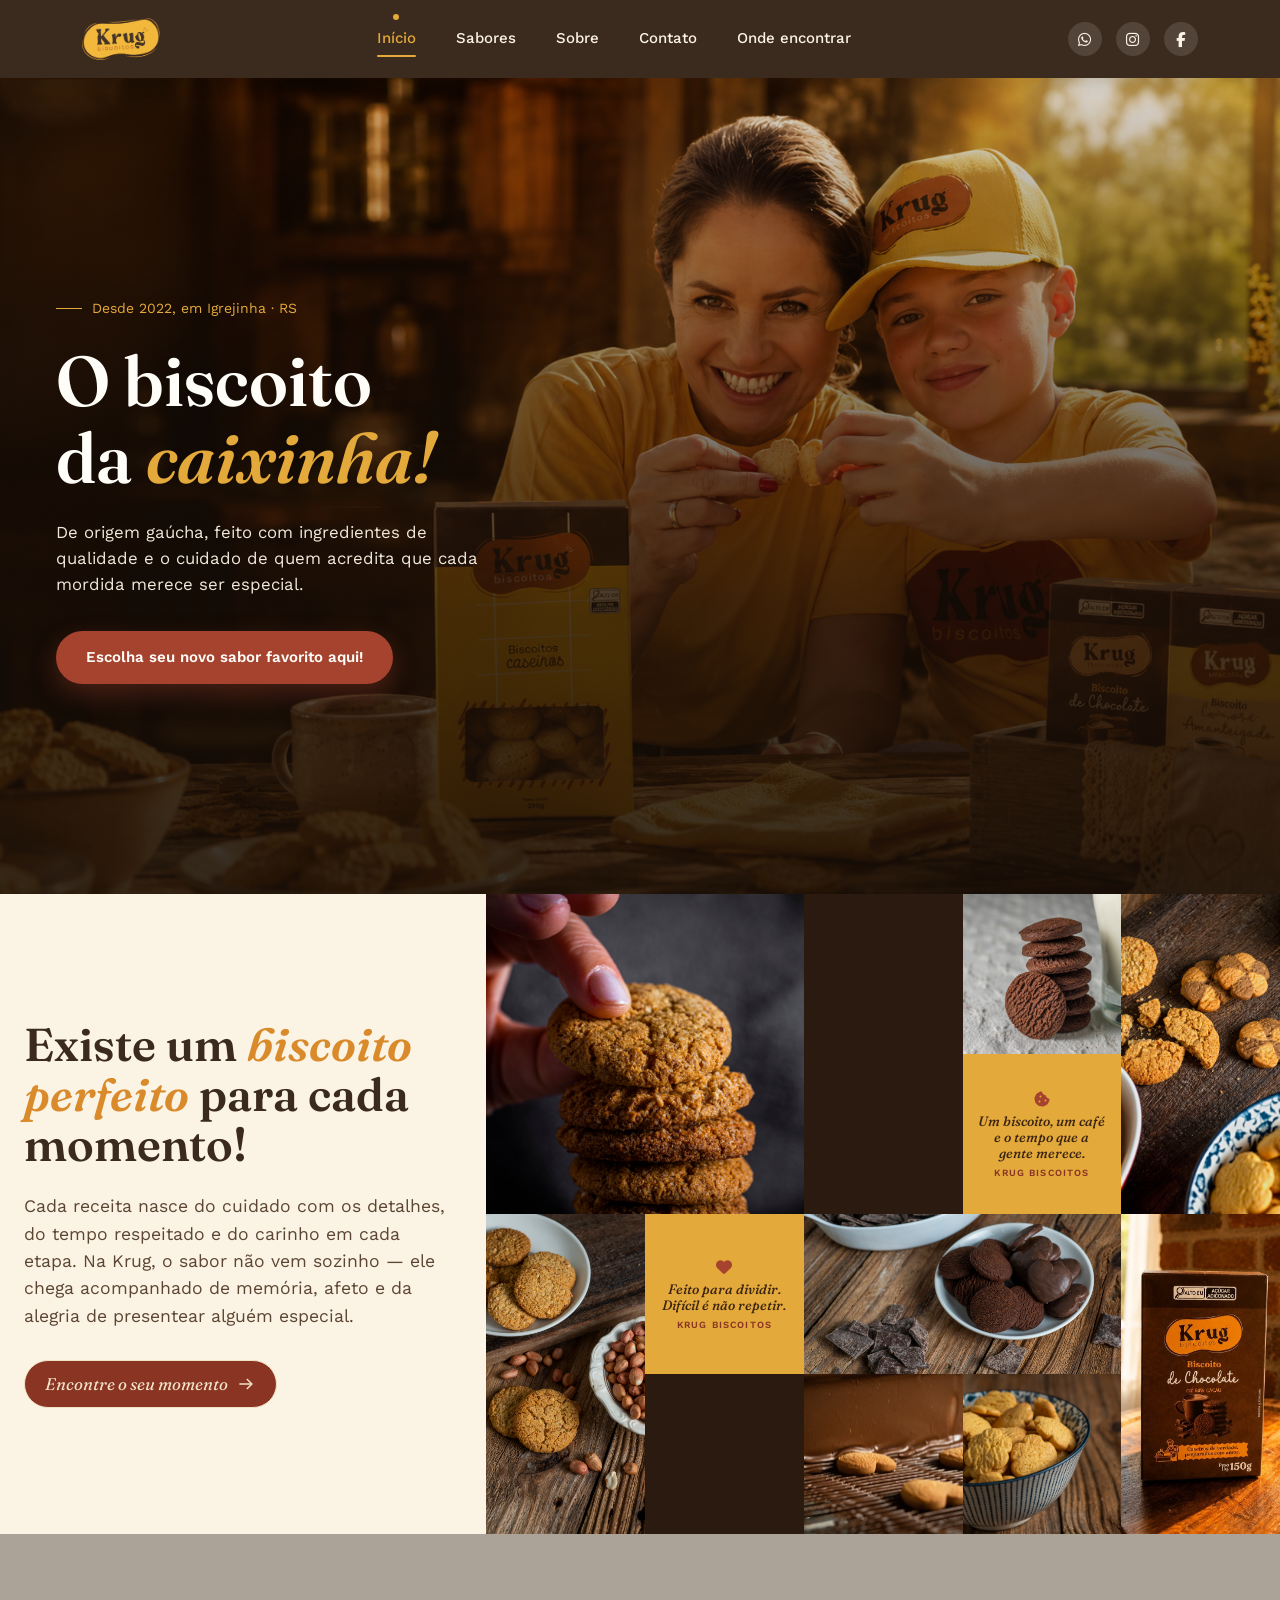
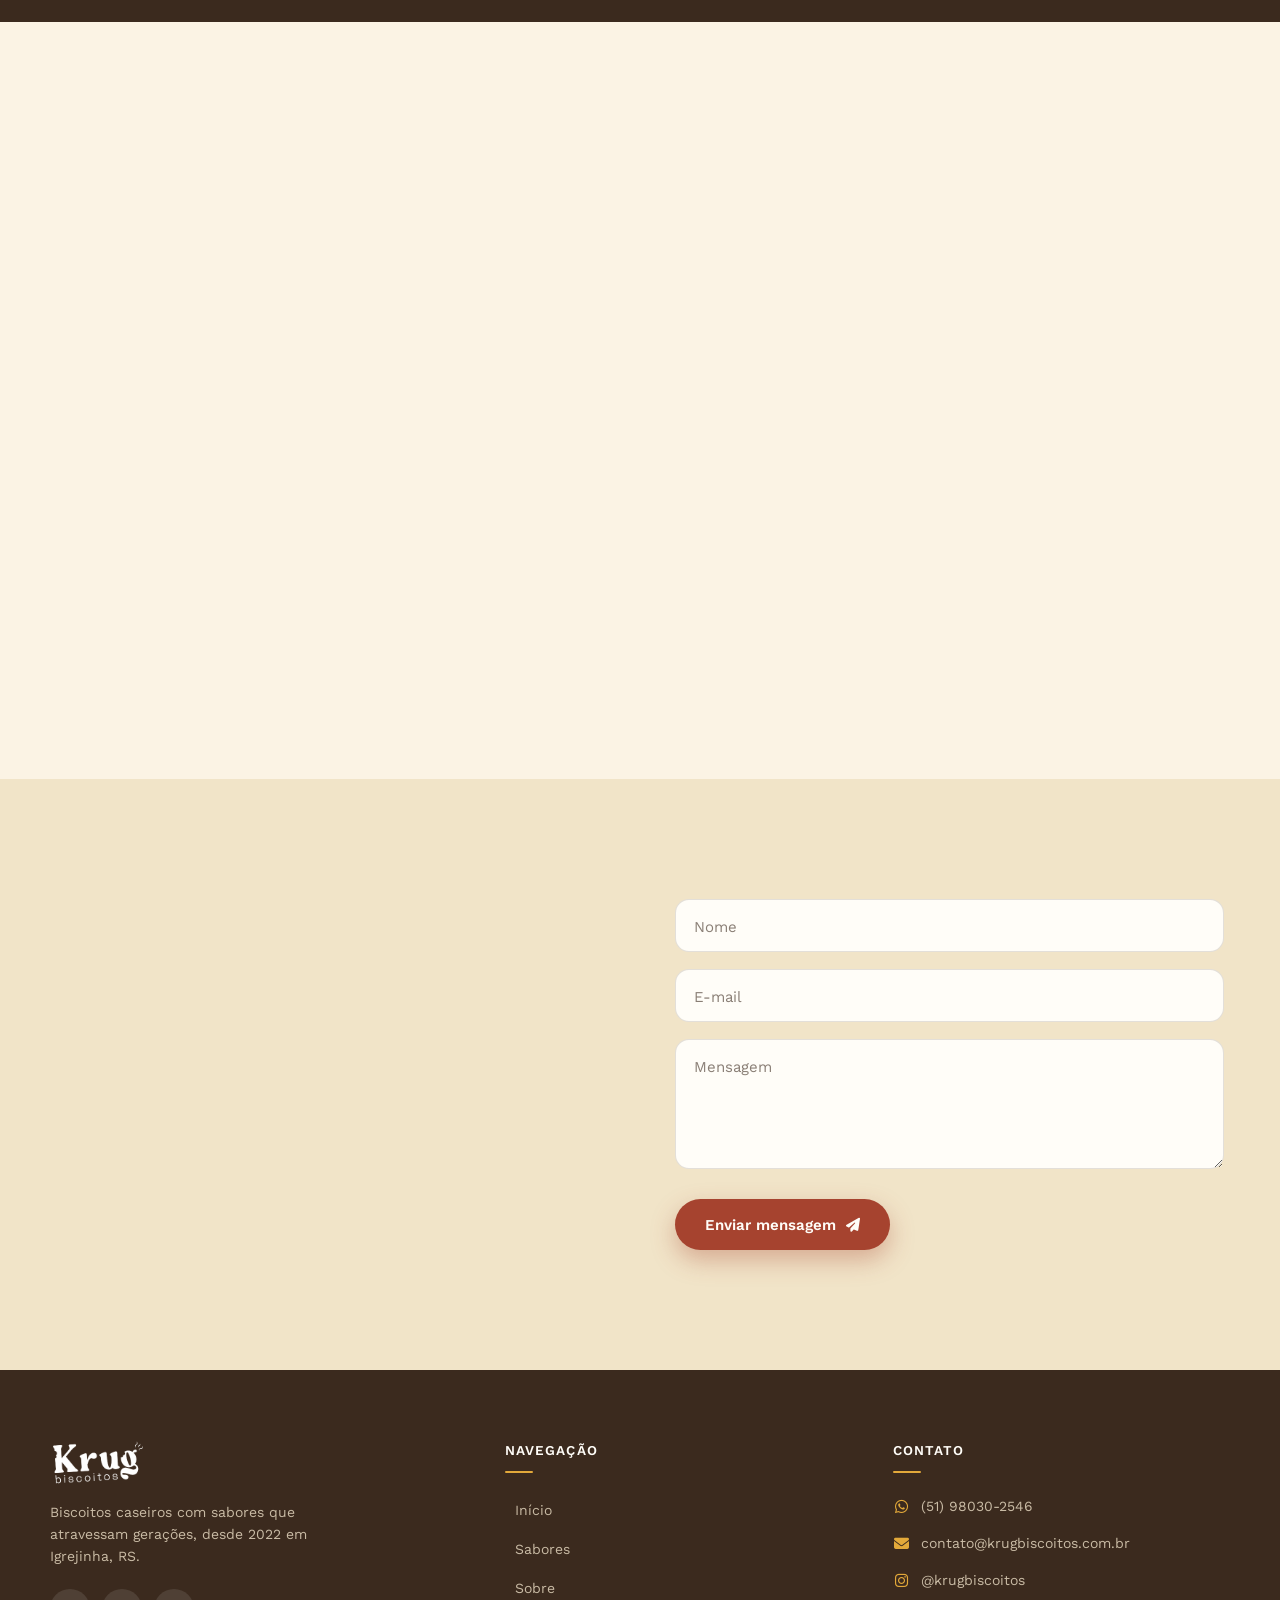
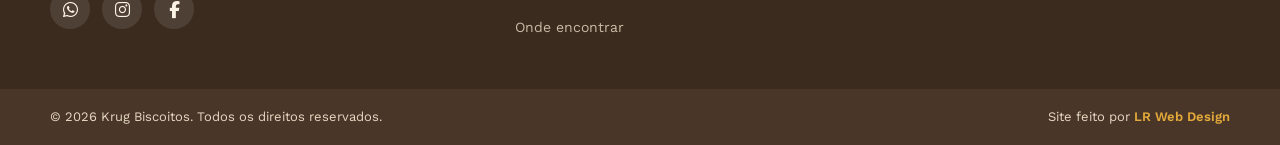
==== index.html @ 52de3b54 "novos ajustes" ====
<!DOCTYPE html>
<html lang="pt-BR">
<head>
<meta charset="UTF-8">
<meta name="viewport" content="width=device-width, initial-scale=1.0">
<title>Krug Biscoitos | Biscoitos caseiros feitos com carinho</title>
<link rel="icon" href="imagens/favicon/favicon.ico" sizes="any">
<link rel="icon" type="image/png" sizes="32x32" href="imagens/favicon_io/favicon-32x32.png">
<link rel="icon" type="image/png" sizes="16x16" href="imagens/favicon_io/favicon-16x16.png">
<link rel="apple-touch-icon" sizes="180x180" href="imagens/favicon_io/apple-touch-icon.png">
<meta name="theme-color" content="#3b2a1e">
<meta name="description" content="Biscoitos artesanais Krug, desde 2022 levando sabor e tradição para dentro das casas e corações.">
<link rel="stylesheet" href="css/style.css">
<link rel="stylesheet" href="https://cdnjs.cloudflare.com/ajax/libs/font-awesome/6.5.1/css/all.min.css">
<link rel="stylesheet" href="https://cdnjs.cloudflare.com/ajax/libs/font-awesome/6.5.1/css/all.min.css">
</head>
<body>

<header class="site-header">
  <div class="wrap">
    <a href="index.html" class="brand"><img src="assets/logo-krug.png" alt="Krug Biscoitos"></a>
    <nav class="main-nav">
      <ul>
        <li><a href="index.html">Início</a></li>
        <li><a href="sabores.html">Sabores</a></li>
        <li><a href="#sobre">Sobre</a></li>
        <li><a href="#contato">Contato</a></li>
        <li><a href="#onde-encontrar">Onde encontrar</a></li>
      </ul>
    </nav>
      <div class="social-links">
        <a href="https://wa.me/5551980302546" aria-label="WhatsApp" target="_blank" rel="noopener"> <i class="fa-brands fa-whatsapp"></i></a>
        <a href="https://www.instagram.com/krugbiscoitos/" aria-label="Instagram" target="_blank" rel="noopener"><i class="fa-brands fa-instagram"></i></a>
        <a href="SEU_LINK_FACEBOOK" aria-label="Facebook" target="_blank">
          <i class="fa-brands fa-facebook-f"></i>
        </a>
    </div>
    <button class="nav-toggle" aria-label="Abrir menu" aria-expanded="false">
      <span></span><span></span><span></span>
    </button>
  </div>
  <nav class="mobile-nav">
    <ul>
      <li><a href="index.html">Início</a></li>
      <li><a href="sabores.html">Sabores</a></li>
      <li><a href="#sobre">Sobre</a></li>
      <li><a href="#contato">Contato</a></li>
      <li><a href="#onde-encontrar">Onde encontrar</a></li>
    </ul>
  </nav>
</header>

<!-- HERO -->
<!-- HERO -->
<section class="hero">
  <div class="hero-content">
    <span class="hero-badge">Desde 2022, em Igrejinha · RS</span>
    <h1>O biscoito<br>da <em>caixinha!</em></h1>
    <p>De origem gaúcha, feito com ingredientes de qualidade e o cuidado de quem acredita que cada mordida merece ser especial.</p>
    <a href="sabores.html" class="btn btn-primary btn-hero">Escolha seu novo sabor favorito aqui!</a>
  </div>
</section>

<!-- MOMENTOS -->
<section class="momentos" id="momentos">
  <div class="momentos-text-wrap">
    <div class="momentos-text reveal">
  <h2>Existe um <span class="destaque">biscoito perfeito</span> para cada momento!</h2>
  <p>Cada receita nasce do cuidado com os detalhes, do tempo respeitado e do carinho em cada etapa. Na Krug, o sabor não vem sozinho — ele chega acompanhado de memória, afeto e da alegria de presentear alguém especial.</p>
  <a href="#momentos-galeria" class="scroll-hint">
    Encontre o seu momento
    <svg viewBox="0 0 24 24" fill="none" stroke="currentColor" stroke-width="1.8"><path d="M12 4v15"/><path d="m6 13 6 6 6-6"/></svg>
  </a>
</div>
  </div>
  
    <div class="momentos-gallery reveal" id="momentos-galeria">
      <div class="ph-photo g1">
        <img src="imagens/imagens/biscoito-2.jpeg" alt="Vídeo: a receita">
        <div class="overlay"><span>Um toque especial</span></div>
      </div>

      <div class="ph-photo g2">
            <video
            src="imagens/videos/video3.mp4"
            autoplay muted loop playsinline
            disablepictureinpicture
            controlslist="nodownload noremoteplayback">
            </video>
      </div>

      <div class="ph-photo g3">
        <img src="imagens/imagens/galeria-3.jpeg" alt="Vídeo: a receita">
        <div class="overlay"><span>Vídeo: a receita</span></div>
      </div>

      <div class="ph-photo g4">
        <img src="imagens/imagens/galeria-5.webp" alt="Vídeo: a receita">
        <div class="overlay"><span>Vídeo: a receita</span></div>
      </div>

      <div class="ph-photo g5 frase-card">
      <i class="fa-solid fa-cookie-bite"></i>
      <p>Um biscoito, um café e o tempo que a gente merece.</p>
      <span>Krug Biscoitos</span>
     </div>

      <div class="ph-photo g6">
        <img src="imagens/imagens/galeria-6.jpeg" alt="Vídeo: a receita">
        <div class="overlay"><span>Vídeo: a receita</span></div>
      </div>

      <div class="ph-photo g7 frase-card">
      <i class="fa-solid fa-heart"></i>
      <p>Feito para dividir. Difícil é não repetir.</p>
      <span>Krug Biscoitos</span>
      </div>

      <div class="ph-photo g8">
        <img src="imagens/imagens/biscoito-4.jpeg" alt="Vídeo: a receita">
        <div class="overlay"><span>Vídeo: a receita</span></div>
      </div>

      <div class="ph-photo g9">
        <img src="imagens/imagens/biscoito-14.PNG" alt="Vídeo: a receita">
        <div class="overlay"><span>Vídeo: a receita</span></div>
      </div>

      <div class="ph-photo g10">
            <video
            src="imagens/videos/video4.mp4"
            autoplay muted loop playsinline
            disablepictureinpicture
            controlslist="nodownload noremoteplayback">
            </video>
      </div>

      <div class="ph-photo g11">
        <img src="imagens/imagens/galeria-11.webp" alt="Vídeo: a receita">
        <div class="overlay"><span>Vídeo: a receita</span></div>
      </div>

      <div class="ph-photo g12">
        <img src="imagens/imagens/biscoito-10.jpeg" alt="Vídeo: a receita">
        <div class="overlay"><span>Vídeo: a receita</span></div>
      </div>

    </div>
  </div>
</section>

<!-- PARALLAX QUOTE -->
<section class="quote-parallax" aria-label="Conheça nossas linhas de biscoitos">
  <div class="linhas-botoes reveal">

    <a href="sabores.html#doces" class="linha-btn linha-doces">
      <span class="linha-icone"><i class="fa-solid fa-cookie-bite"></i></span>
      <span class="linha-texto">
        <small>Conheça a linha de</small>
        <strong>Doces</strong>
      </span>
      <i class="fa-solid fa-arrow-right linha-seta"></i>
    </a>

    <a href="sabores.html#palitos" class="linha-btn linha-palitos">
      <span class="linha-icone"><i class="fa-solid fa-wheat-awn"></i></span>
      <span class="linha-texto">
        <small>Conheça a linha de</small>
        <strong>Palitos salgados</strong>
      </span>
      <i class="fa-solid fa-arrow-right linha-seta"></i>
    </a>

  </div>
</section>

<!-- SOBRE -->
<section class="sobre" id="sobre">

  <img src="imagens/imagens/vivian-1.webp" alt="Vivian na cozinha preparando os biscoitos" class="sobre-photo reveal">

  <!-- COLUNA DO MEIO: FUNDADORA -->
  <div class="sobre-fundadora reveal">
    <p class="eyebrow">Nossa história</p>
    <h2>Uma mulher, um recomeço e <em>muitas caixinhas de história.</em></h2>

    <div class="sobre-fundadora-texto">
      <p>À frente da Krug está Vivian Krummenauer, uma empreendedora que encontrou na mudança a oportunidade de construir uma nova história. Durante a pandemia, ela deixou o trabalho na área da estética e entrou no ramo alimentício. Em 2021, nasceu a Krug Biscoitos, em Igrejinha, no Rio Grande do Sul.</p>
      <p>Começar uma indústria trouxe desafios e aprendizados. Vivian precisou conhecer um novo mercado e aprender a conduzir o negócio, mesmo ouvindo que a ideia não daria certo. Com fé, coragem e persistência, foi construindo o caminho da marca.</p>
      <p>Hoje, a Krug leva seus biscoitos doces e salgados a diferentes redes de supermercados, mantendo suas raízes em Igrejinha. Por trás de cada caixinha está essa trajetória: uma mulher que acreditou na própria ideia e segue trabalhando para que a Krug faça parte dos bons momentos de cada vez mais pessoas.</p>
    </div>

    <div class="sobre-assinatura">
      <strong>Vivian Krummenauer</strong>
      <span>Fundadora da Krug Biscoitos</span>
      <p class="sobre-assinatura-frase">Cada caixinha carrega um pouco dessa história.</p>
    </div>
  </div>

  <!-- COLUNA DA DIREITA: OKTOBERFEST -->
  <div class="sobre-oktober reveal">
    <p class="eyebrow">Produzido</p>
    <h2>Na terra da <em>Oktoberfest</em></h2>

    <blockquote>
      Da terra da Oktoberfest para os teus bons momentos.
    </blockquote>

    <p class="sobre-body">
      A Krug é produzida em Igrejinha, no Rio Grande do Sul, onde a cultura alemã faz parte da nossa história e a Oktoberfest celebra o encontro, a gastronomia e as tradições da região.
    </p>
    <p class="sobre-body">
      É nesse lugar que fazemos nossos biscoitos, com ingredientes de qualidade e cuidado em cada receita. Carregamos um pouco dessa cultura em cada caixinha: o prazer de receber, compartilhar algo gostoso e transformar uma pausa em um bom momento.
    </p>

    <ul class="sobre-pilares">
      <li>
        <span class="pilar-icon"><i class="fa-solid fa-heart"></i></span>
        <strong>Sabores que atravessam gerações</strong>
        <span>Receitas que já faziam parte da nossa mesa.</span>
      </li>
      <li>
        <span class="pilar-icon"><i class="fa-solid fa-hand-holding-heart"></i></span>
        <strong>Qualidade em cada processo</strong>
        <span>Cada fornada preparada com calma e cuidado.</span>
      </li>
      <li>
        <span class="pilar-icon"><i class="fa-solid fa-wheat-awn"></i></span>
        <strong>Ingredientes selecionados</strong>
        <span>Qualidade que dá para sentir na primeira mordida.</span>
      </li>
    </ul>

    <div class="sobre-stats">
      <div><strong>10+</strong><span>sabores</span></div>
      <div><strong>100%</strong><span>artesanal</span></div>
      <div><strong>2022</strong><span>fundação</span></div>
    </div>
  </div>

</section>

<!-- ONDE ENCONTRAR -->
<section class="onde" id="onde-encontrar">
  <div class="onde-inner">

    <!-- Painel esquerdo -->
    <div class="onde-intro reveal">
      <p class="eyebrow">Pertinho de você</p>
      <h2>Onde <em>encontrar</em></h2>
      <p class="onde-lead">
        Escolha sua cidade e descubra onde comprar os Biscoitos Krug.
      </p>

      <div class="onde-select" id="ondeSelect">
        <button type="button" class="onde-select-btn" id="ondeSelectBtn"
                aria-haspopup="listbox" aria-expanded="false" aria-controls="ondeCidadeLista">
          <span class="onde-select-icon"><i class="fa-solid fa-location-dot"></i></span>
          <span class="onde-select-text">
            <small>Selecione sua cidade</small>
            <strong id="ondeCidadeAtual">Igrejinha</strong>
          </span>
          <i class="fa-solid fa-chevron-down onde-select-chevron"></i>
        </button>
        <ul class="onde-select-lista" id="ondeCidadeLista" role="listbox" tabindex="-1"></ul>
      </div>

      <a class="btn onde-whats" id="ondeWhats" href="#" target="_blank" rel="noopener">
        <i class="fa-brands fa-whatsapp"></i>
        Quero encontrar meus biscoitos
        <i class="fa-solid fa-arrow-right"></i>
      </a>

      <img src="imagens/sabores/amendoim.webp" alt="Biscoitos Krug" class="onde-foto" loading="lazy">
    </div>

    <!-- Painel direito -->
    <div class="onde-painel reveal">
      <div class="onde-painel-topo">
        <div class="onde-painel-titulo">
          <i class="fa-solid fa-location-dot"></i>
          <div>
            <span>Pontos de venda em</span>
            <h3 id="ondeCidadeTitulo">Igrejinha</h3>
          </div>
        </div>
        <span class="onde-contador"><i class="fa-solid fa-store"></i><span id="ondeContadorTexto" aria-live="polite"></span></span>
      </div>

      <div class="onde-filtros" id="ondeFiltros" role="group" aria-label="Filtrar por tipo de local">
        <button type="button" class="is-active" data-tipo="todos">Todos</button>
        <button type="button" data-tipo="padaria">Padarias</button>
        <button type="button" data-tipo="mercado">Mercados</button>
        <button type="button" data-tipo="fruteira">Fruteiras</button>
      </div>

      <div class="onde-lista" id="ondeLista"></div>
    </div>

  </div>
</section>

<!-- CONTATO -->
<section class="contato" id="contato">
  <div class="wrap">
    <div class="contato-info reveal">
      <p class="eyebrow">Fale com a gente</p>
      <h2 style="margin-bottom: 30px;">Vamos conversar sobre biscoitos</h2>
      <a class="canal" href="https://wa.me/5551980302546?text=Ol%C3%A1!%20Vim%20pelo%20site%20e%20gostaria%20de%20saber%20mais%20sobre%20os%20biscoitos%20Krug." target="_blank" rel="noopener">
  <div class="canal-icon"><i class="fa-brands fa-whatsapp"></i></div>
  <div><strong>WhatsApp</strong><span>(51) 98030-2546</span></div>
</a>
      <a class="canal" href="mailto:contato@krugbiscoitos.com.br">
  <div class="canal-icon"><i class="fa-solid fa-envelope"></i></div>
  <div><strong>E-mail</strong><span>contato@krugbiscoitos.com.br</span></div>
</a>
<a class="canal" href="https://www.instagram.com/krugbiscoitos/" target="_blank" rel="noopener">
  <div class="canal-icon"><i class="fa-brands fa-instagram"></i></div>
  <div><strong>Instagram</strong><span>@krugbiscoitos</span></div>
</a>
    </div>
    <form class="contato-form" onsubmit="return false;">
      <div class="form-group">
        <input id="nome" type="text" placeholder=" ">
        <label for="nome">Nome</label>
      </div>
      <div class="form-group">
        <input id="email" type="email" placeholder=" ">
        <label for="email">E-mail</label>
      </div>
      <div class="form-group">
        <textarea id="msg" placeholder=" "></textarea>
        <label for="msg">Mensagem</label>
      </div>
      <button type="submit" class="btn btn-primary">
        Enviar mensagem <i class="fa-solid fa-paper-plane"></i>
      </button>
    </form>
  </div>
</section>
<footer>
  <!-- Faixa de chamada -->

  <div class="wrap footer-top">
    <div class="footer-brand">
      <img src="imagens/logos/krug.png" alt="Krug Biscoitos">
      <p>Biscoitos caseiros com sabores que atravessam gerações, desde 2022 em Igrejinha, RS.</p>
      <div class="footer-social">
        <!-- use os mesmos links do cabeçalho -->
        <a href="https://wa.me/5551980302546" target="_blank" rel="noopener" aria-label="WhatsApp"><i class="fa-brands fa-whatsapp"></i></a>
        <a href="https://www.instagram.com/krugbiscoitos/" target="_blank" rel="noopener" aria-label="Instagram"><i class="fa-brands fa-instagram"></i></a>
        <a href="#" target="_blank" rel="noopener" aria-label="Facebook"><i class="fa-brands fa-facebook-f"></i></a>
      </div>
    </div>

    <div class="footer-col footer-nav">
      <h4>Navegação</h4>
      <ul>
        <li><a href="index.html">Início</a></li>
        <li><a href="sabores.html">Sabores</a></li>
        <li><a href="index.html#sobre">Sobre</a></li>
        <li><a href="index.html#onde-encontrar">Onde encontrar</a></li>
      </ul>
    </div>

    <div class="footer-col">
      <h4>Contato</h4>
      <ul>
        <li><a href="https://wa.me/5551980302546?text=Ol%C3%A1!%20Vim%20pelo%20site%20e%20gostaria%20de%20saber%20mais%20sobre%20os%20biscoitos%20Krug." target="_blank" rel="noopener"><i class="fa-brands fa-whatsapp"></i>(51) 98030-2546</a></li>
        <li><a href="mailto:contato@krugbiscoitos.com.br"><i class="fa-solid fa-envelope"></i>contato@krugbiscoitos.com.br</a></li>
        <li><a href="https://www.instagram.com/krugbiscoitos/" target="_blank" rel="noopener"><i class="fa-brands fa-instagram"></i>@krugbiscoitos</a></li>
      </ul>
    </div>
  </div>

  <!-- Última linha com fundo próprio -->
  <div class="footer-bar">
    <div class="wrap footer-bottom">
      <span>&copy; 2026 Krug Biscoitos. Todos os direitos reservados.</span>
      <span>Site feito por <a href="https://lrwebdesign.com.br" target="_blank" rel="noopener">LR Web Design</a></span>
    </div>
  </div>
</footer>

<script src="js/main.js"></script>
</body>
</html>
---- css/style.css ----
@import url("https://fonts.googleapis.com/css2?family=Fraunces:ital,opsz,wght@0,9..144,400;0,9..144,500;0,9..144,600;1,9..144,500&family=Work+Sans:wght@400;500;600&display=swap");

:root {
  --cream: #fbf3e4;
  --cream-dark: #f1e4c8;
  --ink: #3b2a1e;
  --ink-soft: #5c4633;
  --mustard: #e3a93a;
  --mustard-deep: #c98a22;
  --terracotta: #a6432f;
  --terracotta-deep: #8a3524;
  --white: #fffdf8;

  --serif: "Fraunces", Georgia, serif;
  --sans: "Work Sans", -apple-system, sans-serif;

  --container: 1180px;
}

* {
  margin: 0;
  padding: 0;
  box-sizing: border-box;
}

html {
  scroll-behavior: smooth;
}

body {
  font-family: var(--sans);
  color: var(--ink);
  background: var(--cream);
  line-height: 1.55;
  -webkit-font-smoothing: antialiased;
}

img {
  max-width: 100%;
  display: block;
}

a {
  color: inherit;
  text-decoration: none;
}

.wrap {
  max-width: var(--container);
  margin: 0 auto;
  padding: 0 32px;
}

h1,
h2,
h3 {
  font-family: var(--serif);
  font-weight: 600;
  color: var(--ink);
  line-height: 1.1;
}

/* ---------- Placeholder photo blocks ----------
   Swap the element carrying .ph-photo for a real <img>.
   data-ph shows what should go there; remove it once replaced. */
.ph-photo {
  position: relative;
  background: repeating-linear-gradient(
    135deg,
    #e9d7b3,
    #e9d7b3 12px,
    #e0cb9e 12px,
    #e0cb9e 24px
  );
  display: flex;
  align-items: flex-end;
  overflow: hidden;
}
.ph-photo::after {
  content: attr(data-ph);
  display: block;
  width: 100%;
  padding: 10px 14px;
  font-size: 13px;
  font-family: var(--sans);
  color: var(--white);
  background: rgba(59, 42, 30, 0.72);
}

/* ---------- Scroll reveal ---------- */
.reveal {
  opacity: 0;
  transform: translateY(26px);
  transition:
    opacity 0.7s ease,
    transform 0.7s ease;
}
.reveal.is-visible {
  opacity: 1;
  transform: translateY(0);
}
@media (prefers-reduced-motion: reduce) {
  .reveal {
    transition: none;
    opacity: 1;
    transform: none;
  }
}
/* ---------- Header ---------- */
body {
  padding-top: 0px;
}
.site-header {
  position: sticky;
  top: 0;
  left: 0;
  right: 0;
  z-index: 100;
  padding: 18px 0;
  background: var(--ink);
  box-shadow: 0 4px 18px rgba(0, 0, 0, 0.12);
  transition: box-shadow 0.3s ease;
}
.site-header.is-scrolled {
  box-shadow: 0 10px 28px rgba(0, 0, 0, 0.32);
}
.site-header .wrap {
  display: flex;
  align-items: center;
  justify-content: space-between;
}
.brand img {
  height: 42px;
  transform-origin: left center;
  transition: transform 0.3s ease;
}
.site-header.is-scrolled .brand img {
  transform: scale(0.88);
}

/* Menu desktop */
.main-nav ul {
  list-style: none;
  display: flex;
  gap: 40px;
  align-items: center;
}
.main-nav a {
  position: relative;
  display: inline-block;
  font-size: 15px;
  font-weight: 500;
  color: var(--cream);
  padding: 6px 0;
  transition: color 0.2s ease;
}
/* tracinho que cresce */
.main-nav a::after {
  content: "";
  position: absolute;
  left: 0;
  right: 0;
  bottom: 0;
  height: 2px;
  border-radius: 2px;
  background: var(--mustard);
  transform: scaleX(0);
  transform-origin: left;
  transition: transform 0.3s ease;
}
/* migalha em cima do link ativo */
.main-nav a::before {
  content: "";
  position: absolute;
  top: -7px;
  left: 50%;
  width: 6px;
  height: 6px;
  border-radius: 50%;
  background: var(--mustard);
  transform: translateX(-50%) scale(0);
  transition: transform 0.35s cubic-bezier(0.34, 1.56, 0.64, 1);
}
.main-nav a:hover,
.main-nav a.is-active {
  color: var(--mustard);
}
.main-nav a:hover::after,
.main-nav a.is-active::after {
  transform: scaleX(1);
}
.main-nav a.is-active::before {
  transform: translateX(-50%) scale(1);
}

.social-links {
  display: flex;
  gap: 14px;
}
.social-links a {
  width: 34px;
  height: 34px;
  border-radius: 50%;
  background: rgba(255, 255, 255, 0.12);
  display: flex;
  align-items: center;
  justify-content: center;
  color: var(--cream);
  font-size: 15px;
  transition:
    background 0.2s ease,
    transform 0.2s ease;
}
.social-links a:hover {
  background: var(--terracotta);
  transform: translateY(-2px);
}

/* Botão hamburguer (some no desktop, aparece no mobile) */
.nav-toggle {
  display: none;
  flex-direction: column;
  justify-content: center;
  gap: 5px;
  width: 40px;
  height: 40px;
  border: none;
  background: transparent;
  cursor: pointer;
  padding: 0;
  flex-shrink: 0;
}
.nav-toggle span {
  display: block;
  width: 24px;
  height: 2px;
  background: var(--cream);
  border-radius: 2px;
  transition:
    transform 0.25s ease,
    opacity 0.25s ease;
}
.nav-toggle[aria-expanded="true"] span:nth-child(1) {
  transform: translateY(7px) rotate(45deg);
}
.nav-toggle[aria-expanded="true"] span:nth-child(2) {
  opacity: 0;
}
.nav-toggle[aria-expanded="true"] span:nth-child(3) {
  transform: translateY(-7px) rotate(-45deg);
}

/* Painel do menu mobile (escondido por padrão, aberto via JS) */
.mobile-nav {
  position: absolute;
  top: 100%;
  left: 0;
  right: 0;
  max-height: 0;
  overflow: hidden;
  background: var(--ink);
  transition: max-height 0.35s ease;
}
.mobile-nav ul {
  list-style: none;
  padding: 8px 32px 20px;
  display: grid;
  gap: 4px;
}
.mobile-nav a {
  display: block;
  padding: 12px 4px;
  font-size: 16px;
  font-weight: 500;
  color: var(--cream);
  border-bottom: 1px solid rgba(255, 255, 255, 0.08);
  transition:
    color 0.2s ease,
    padding-left 0.2s ease;
}
.mobile-nav a:hover,
.mobile-nav a.is-active {
  color: var(--mustard);
  padding-left: 12px;
}
.site-header.nav-open .mobile-nav {
  max-height: 400px;
}

/* Itens entram um por um */
.mobile-nav li {
  opacity: 0;
  transform: translateY(-10px);
  transition:
    opacity 0.3s ease,
    transform 0.3s ease;
}
.site-header.nav-open .mobile-nav li {
  opacity: 1;
  transform: translateY(0);
}
.site-header.nav-open .mobile-nav li:nth-child(1) {
  transition-delay: 0.08s;
}
.site-header.nav-open .mobile-nav li:nth-child(2) {
  transition-delay: 0.13s;
}
.site-header.nav-open .mobile-nav li:nth-child(3) {
  transition-delay: 0.18s;
}
.site-header.nav-open .mobile-nav li:nth-child(4) {
  transition-delay: 0.23s;
}
.site-header.nav-open .mobile-nav li:nth-child(5) {
  transition-delay: 0.28s;
}

@media (prefers-reduced-motion: reduce) {
  .site-header,
  .brand img,
  .main-nav a,
  .main-nav a::before,
  .main-nav a::after,
  .mobile-nav,
  .mobile-nav li {
    transition: none;
  }
}
/* ---------- Hero ---------- */
.hero {
  position: relative;
  min-height: calc(100vh - 84px);
  display: flex;
  align-items: flex-end;
  color: var(--white);
}
.hero .ph-photo {
  position: absolute;
  inset: 0;
  z-index: -2;
  background-attachment: fixed;
}

.hero::before {
  content: "";
  position: absolute;
  inset: 0;
  background-image:
    linear-gradient(
      180deg,
      rgba(20, 13, 7, 0.15) 0%,
      rgba(20, 13, 7, 0.75) 65%,
      rgba(20, 13, 7, 0.85) 100%
    ),
    url(../imagens/imagens/hero_krug_biscoitos.png);
  background-position: center;
  background-size: cover;
  z-index: -1;
}
.hero-content {
  padding: 0 32px 90px;
  max-width: 620px;
  margin-left: max(24px, calc((100vw - var(--container)) / 2 - 80px));
}
.hero-badge {
  display: inline-flex;
  align-items: center;
  gap: 10px;
  font-size: 14px;
  color: var(--mustard);
  margin-bottom: 22px;
}
.hero-badge::before {
  content: "";
  width: 26px;
  height: 1px;
  background: var(--mustard);
}

.hero h1 {
  font-size: clamp(2.6rem, 6vw, 4.4rem);
  margin-bottom: 22px;
  color: var(--white);
}
.hero h1 em {
  font-style: italic;
  color: var(--mustard);
}
.hero p {
  font-size: 1.05rem;
  max-width: 440px;
  color: #f1e9da;
  margin-bottom: 34px;
}

@media (max-width: 700px) {
  .hero::before {
    background-position: 75% center;
  }
  .hero-content {
    padding-bottom: 0px; /* era 90px vindo do desktop */
  }
  .hero-badge {
    font-size: 14px;
    margin-bottom: 12px;
  }
  .hero h1 {
    font-size: clamp(2.5rem, 8vw, 2.6rem);
    margin-bottom: 12px;
  }
  .hero p {
    font-size: 0.92rem;
    max-width: 100%;
    margin-bottom: 16px;
  }
  .hero .btn {
    padding: 10px 22px;
    font-size: 14px;
  }
}

.hero-highlights {
  display: none; /* escondido por padrão (mobile) */
}

@media (min-width: 901px) {
  .hero-highlights {
    display: flex;
    gap: 38px;
    position: absolute;
    left: 50%;
    transform: translateX(
      -15%
    ); /* puxa levemente pra direita do centro exato */
    bottom: 90px;
    z-index: 1;
  }
  .highlight-item {
    display: flex;
    flex-direction: column;
    align-items: center;
    text-align: center;
    gap: 12px;
  }
  .highlight-item i {
    font-size: 34px;
    color: var(--mustard);
  }
  .highlight-item span {
    font-size: 14px;
    font-weight: 600;
    color: var(--white);
    max-width: 110px;
    line-height: 1.3;
  }
}

.btn {
  display: inline-flex;
  align-items: center;
  gap: 10px;
  padding: 15px 30px;
  border-radius: 999px;
  font-family: var(--sans);
  font-weight: 600;
  font-size: 15px;
  border: none;
  cursor: pointer;
  transition:
    transform 0.2s ease,
    box-shadow 0.2s ease;
}
.btn:hover {
  transform: translateY(-2px);
}
.btn-primary {
  background: var(--terracotta);
  color: var(--white);
  box-shadow: 0 10px 24px rgba(166, 67, 47, 0.35);
}
.btn-primary:hover {
  background: var(--terracotta-deep);
}
.btn-outline {
  background: transparent;
  border: 1.5px solid currentColor;
}

.scroll-hint {
  display: inline-flex;
  align-items: center;
  gap: 10px;
  font-family: var(--serif);
  font-style: italic;
  font-size: 1.05rem;
  color: var(--terracotta);
}
.scroll-hint svg {
  width: 20px;
  height: 20px;
  animation: hint-bounce 1.8s ease-in-out infinite;
}
@keyframes hint-bounce {
  0%,
  100% {
    transform: translateY(0);
  }
  50% {
    transform: translateY(5px);
  }
}
@media (prefers-reduced-motion: reduce) {
  .scroll-hint svg {
    animation: none;
  }
}

/* Seta do botão "Conheça nossos momentos": aponta para a direita (as imagens) */
.momentos .scroll-hint svg {
  rotate: -90deg; /* a seta que apontava pra baixo passa a apontar pra direita */
}

/* No celular a galeria fica acima do texto, então a seta aponta pra cima */
@media (max-width: 900px) {
  .momentos .scroll-hint svg {
    rotate: 180deg;
  }
}

/* Ícones do hero com fundo redondo */
.highlight-item i {
  width: 72px;
  height: 72px;
  border-radius: 50%;
  display: flex;
  align-items: center;
  justify-content: center;
  font-size: 28px;
  color: var(--mustard);
  background: rgba(255, 255, 255, 0.14);
  -webkit-backdrop-filter: blur(6px);
  backdrop-filter: blur(6px);
  transition:
    transform 0.25s ease,
    background 0.25s ease;
}
.highlight-item:hover i {
  transform: translateY(-4px);
  background: rgba(255, 255, 255, 0.22);
}

/* ---------- Section basics ---------- */
section {
  padding: 120px 0;
}
.eyebrow {
  font-family: var(--serif);
  font-style: italic;
  font-size: 1.05rem;
  color: var(--terracotta);
  margin-bottom: 14px;
}
.section-head {
  max-width: 620px;
  margin-bottom: 64px;
}
.section-head h2 {
  font-size: clamp(1.9rem, 3.4vw, 2.7rem);
}
.section-head p {
  color: var(--ink-soft);
  margin-top: 18px;
  font-size: 1.05rem;
}

/* ---------- Momentos ---------- */
.momentos {
  background: var(--cream);
  display: flex;
  align-items: stretch;
  height: 640px;
  overflow: hidden;
  padding: 0; /* zera qualquer padding herdado de "section" */
  box-sizing: border-box; /* garante que padding não some por fora da altura */
}

.momentos-text-wrap {
  flex: 0 0 38%;
  min-width: 0;
  display: flex;
  align-items: center;
  padding: 60px 40px 60px max(24px, calc((100vw - var(--container)) / 2 - 80px));
}
.momentos-text {
  max-width: 500px;
}
.momentos-text h2 {
  margin-bottom: 22px;
  font-size: clamp(2rem, 3vw, 2.8rem);
}
.momentos-text p {
  color: var(--ink-soft);
  margin-bottom: 30px;
  font-size: 1.1rem;
}

.momentos-text .eyebrow {
  font-size: clamp(2rem, 3vw, 2.8rem);
  color: var(--terracotta);
}

.momentos-text .scroll-hint {
  display: inline-flex;
  align-items: center;
  gap: 8px;
  padding: 10px 20px;
  border: 1px solid currentColor; /* usa a mesma cor do texto na borda */
  border-radius: 999px;
  background-color: #8a3524; /* 999px = totalmente arredondado (pill) */
  color: var(--cream-dark);
}

.momentos-gallery {
  flex: 1 1 62%; /* galeria ocupa o resto, maior que o texto */
  min-width: 0;
  min-height: 0; /* <- ESSENCIAL: sem isso o grid interno estoura a section */
  height: 100%;
  display: grid;
  grid-template-columns: repeat(5, 1fr);
  grid-template-rows: repeat(4, 1fr);
  grid-template-areas:
    "a a b c d"
    "a a b e d"
    "f g h h i"
    "f j k l i";
}

.momentos-gallery .g1 {
  grid-area: a;
}
/* Vídeo dentro da galeria: preenche o quadro, sem barra de controles */
.momentos-gallery .ph-photo video {
  position: absolute;
  inset: 0;
  width: 100%;
  height: 100%;
  object-fit: cover;
  object-position: center; /* enquadramento: veja a dica abaixo */
  display: block;
  pointer-events: none; /* impede que os controles apareçam ao passar o mouse */
}
.momentos-gallery .ph-photo video::-webkit-media-controls,
.momentos-gallery .ph-photo video::-webkit-media-controls-panel,
.momentos-gallery
  .ph-photo
  video::-webkit-media-controls-start-playback-button {
  display: none !important;
}
/* Vídeo da galeria: quadro alto, ocupando 2 linhas da grade */
/* Vídeos com lugar definido na grade */
.momentos-gallery .g2 {
  grid-area: b;
}
.momentos-gallery .g2,
.momentos-gallery .g10 {
  background: #2a1a10; /* cor de fundo enquanto o vídeo carrega */
}
.momentos-gallery .g3 {
  grid-area: c;
}
.momentos-gallery .g4 {
  grid-area: d;
}
.momentos-gallery .g5 {
  grid-area: e;
}
.momentos-gallery .g6 {
  grid-area: f;
}
.momentos-gallery .g7 {
  grid-area: g;
}
.momentos-gallery .g8 {
  grid-area: h;
}
.momentos-gallery .g9 {
  grid-area: i;
}
.momentos-gallery .g10 {
  grid-area: j;
}
.momentos-gallery .g11 {
  grid-area: k;
}
.momentos-gallery .g12 {
  grid-area: l;
}

/* Quadros de frase na galeria (fundo amarelo da marca) */
.momentos-gallery .frase-card {
  display: flex;
  flex-direction: column;
  align-items: center;
  justify-content: center;
  text-align: center;
  gap: 6px;
  padding: 10px 14px;
  background: var(--mustard);
  background-image: none; /* tira o listrado de placeholder, se existir */
  color: #3b2412;
  overflow: hidden;
}
.momentos-gallery .frase-card::after {
  display: none; /* tira a etiqueta "foto" do placeholder */
}
.momentos-gallery .frase-card i {
  font-size: 16px;
  line-height: 1;
  color: var(--terracotta);
}
.momentos-gallery .frase-card p {
  margin: 0;
  font-family: var(--serif);
  font-style: italic;
  font-weight: 500;
  font-size: clamp(0.85rem, 1.05vw, 1.05rem);
  line-height: 1.2;
  color: #3b2412;
}
.momentos-gallery .frase-card span {
  font-size: 9.5px;
  font-weight: 600;
  letter-spacing: 0.12em;
  text-transform: uppercase;
  line-height: 1;
  color: var(--terracotta-deep);
}

@media (max-width: 700px) {
  .momentos-gallery .frase-card {
    padding: 8px 10px;
    gap: 4px;
  }
  .momentos-gallery .frase-card i {
    font-size: 13px;
  }
  .momentos-gallery .frase-card p {
    font-size: 0.78rem;
  }
  .momentos-gallery .frase-card span {
    font-size: 8.5px;
  }
}

.momentos-gallery .ph-photo {
  min-width: 0;
  min-height: 0; /* <- mesma correção, aqui nas células */
  position: relative;
  overflow: hidden;
  cursor: zoom-in;
}
.momentos-gallery .ph-photo::after {
  display: none;
}
.momentos-gallery .ph-photo img {
  width: 100%;
  height: 100%;
  object-fit: cover;
  display: block;
}
.momentos-gallery .ph-photo .overlay {
  position: absolute;
  inset: 0;
  background: linear-gradient(
    0deg,
    rgba(59, 42, 30, 0.75),
    rgba(59, 42, 30, 0.05)
  );
  opacity: 0;
  transition: opacity 0.3s ease;
  display: flex;
  align-items: flex-end;
  padding: 12px;
}
.momentos-gallery .ph-photo:hover .overlay {
  opacity: 1;
}
.momentos-gallery .ph-photo .overlay span {
  color: var(--white);
  font-size: 12.5px;
}

/* "Mais que biscoitos" com mais destaque */
.momentos .eyebrow {
  font-size: clamp(2.4rem, 5vw, 3.6rem);
  font-weight: 700;
  line-height: 1.1;
}
.momentos .eyebrow .destaque {
  color: #d98a2b; /* laranja; troque aqui se quiser outro tom */
}

@media (max-width: 900px) {
  .momentos {
    height: auto;
  }
  .momentos-gallery {
    grid-template-rows: repeat(4, 130px);
  }
}
@media (max-width: 600px) {
  .momentos {
    flex-direction: column;
    height: auto;
  }
  .momentos-text-wrap {
    flex: none;
    padding: 60px 24px;
  }
  .momentos-gallery {
    height: auto;
    grid-template-columns: repeat(2, 1fr);
    grid-template-rows: repeat(8, 100px);
    grid-template-areas:
      "a a"
      "a a"
      "b c"
      "d e"
      "f h"
      "i j"
      "g k"
      "l l";
  }
}

/* Título da seção "momentos" */
.momentos-text h2 {
  font-size: clamp(2.2rem, 3.6vw, 3.4rem);
  line-height: 1.08;
  margin-bottom: 24px;
}
.momentos-text h2 .destaque {
  font-style: italic;
  color: #d98a2b; /* mesmo laranja de antes */
}
/* ---------- Lightbox ---------- */
.lightbox {
  position: fixed;
  inset: 0;
  background: rgba(20, 13, 7, 0.93);
  display: flex;
  align-items: center;
  justify-content: center;
  padding: 40px;
  z-index: 999;
  opacity: 0;
  visibility: hidden;
  transition: opacity 0.25s ease;
}
.lightbox.is-open {
  opacity: 1;
  visibility: visible;
}
.lightbox-frame {
  max-width: 880px;
  width: 100%;
}
.lightbox-media {
  width: 100%;
  aspect-ratio: 4/3;
  border-radius: 12px;
  background-color: #e9d7b3;
  background-repeat: no-repeat;
}
.lightbox-media img {
  width: 100%;
  height: 100%;
  object-fit: cover;
  border-radius: 12px;
  display: block;
}
.lightbox-caption {
  color: var(--cream);
  text-align: center;
  margin-top: 18px;
  font-family: var(--serif);
  font-style: italic;
  font-size: 1.1rem;
}
.lightbox-close {
  position: absolute;
  top: 26px;
  right: 34px;
  background: none;
  border: none;
  color: var(--cream);
  font-size: 34px;
  line-height: 1;
  cursor: pointer;
}

/* ---------- Parallax com botões das linhas ---------- */
.quote-parallax {
  position: relative;
  min-height: 60vh;
  display: flex;
  align-items: center;
  justify-content: center;
  padding: 80px 24px;
  color: var(--white);
  background-attachment: fixed;
  background-position: center;
  background-size: cover;
  background-image: url(../imagens/imagens/hero_2.webp);
}
.quote-parallax::before {
  content: "";
  position: absolute;
  inset: 0;
  background: rgba(20, 13, 7, 0.35);
}

.linhas-botoes {
  position: relative; /* fica acima do escurecimento */
  display: flex;
  gap: 22px;
  flex-wrap: wrap;
  justify-content: center;
}

.linha-btn {
  position: relative;
  overflow: hidden;
  display: grid;
  grid-template-columns: 56px auto auto;
  align-items: center;
  column-gap: 16px;
  min-width: 300px;
  padding: 18px 26px 18px 20px;
  border-radius: 18px;
  color: var(--white);
  box-shadow: 0 16px 34px rgba(0, 0, 0, 0.38);
  transition:
    transform 0.25s ease,
    box-shadow 0.25s ease,
    filter 0.25s ease;
}
.linha-btn:hover {
  transform: translateY(-5px);
  box-shadow: 0 24px 44px rgba(0, 0, 0, 0.48);
  filter: brightness(1.06);
}


.linha-doces {
  background: var(--mustard);
  color: var(--ink);
}
.linha-palitos {
  background: var(--terracotta);
}

.linha-icone {
  width: 56px;
  height: 56px;
  border-radius: 50%;
  display: flex;
  align-items: center;
  justify-content: center;
  font-size: 23px;
  background: rgba(255, 255, 255, 0.22);
  transition: transform 0.3s ease;
}
.linha-doces .linha-icone {
  background: rgba(59, 42, 30, 0.14);
}
.linha-btn:hover .linha-icone {
  transform: rotate(-12deg) scale(1.1);
}

.linha-texto small {
  display: block;
  font-size: 13.5px;
  opacity: 0.85;
}
.linha-texto strong {
  display: block;
  font-family: var(--serif);
  font-size: 1.6rem;
  font-weight: 600;
  line-height: 1.15;
}
.linha-seta {
  font-size: 18px;
  transition: transform 0.25s ease;
}
.linha-btn:hover .linha-seta {
  transform: translateX(6px);
}

@media (prefers-reduced-motion: reduce) {
  .linha-btn,
  .linha-icone,
  .linha-seta {
    transition: none;
  }
}
@media (max-width: 768px) {
  .quote-parallax {
    background-attachment: scroll;
    min-height: auto;
    padding: 64px 24px;
  }
  .linhas-botoes {
    flex-direction: column;
    align-items: stretch;
    width: 100%;
    max-width: 340px;
    gap: 16px;
  }
  .linha-btn {
    min-width: 0;
    grid-template-columns: 48px 1fr auto;
    padding: 16px 20px 16px 16px;
  }
  .linha-icone {
    width: 48px;
    height: 48px;
    font-size: 20px;
  }
  .linha-texto strong {
    font-size: 1.35rem;
  }
}
/* ---------- Sobre ---------- */
.sobre {
  background: var(--ink);
  color: var(--cream);
  padding: 0;
  display: grid;
  /* foto | fundadora | oktoberfest */
  grid-template-columns: 28% minmax(0, 1fr) minmax(0, 1fr);
  align-items: stretch;
}

/* ---- Foto ---- */
.sobre-photo {
  border-radius: 0;
  height: 100%;
  min-height: 680px;
  width: 100%;
  object-fit: cover;
  object-position: center top;
  display: block;
}

/* ---- Colunas de texto ---- */
.sobre-fundadora,
.sobre-oktober {
  padding: 100px 44px;
  align-self: center;
}
.sobre-oktober {
  align-self: stretch;
  display: flex;
  flex-direction: column;
  justify-content: center;
  background: rgba(255, 255, 255, 0.04);
  border-left: 1px solid rgba(255, 255, 255, 0.08);
}

.sobre .eyebrow {
  color: var(--mustard);
}
.sobre h2 {
  color: var(--white);
  font-size: clamp(1.6rem, 2.3vw, 2.2rem);
  line-height: 1.15;
  margin-bottom: 8px;
}
.sobre h2 em {
  font-style: italic;
  color: var(--mustard);
}

/* ---- Fundadora ---- */
.sobre-fundadora-texto {
  margin-top: 22px;
}
.sobre-fundadora-texto p {
  color: #e5d8c2;
  font-size: 1rem;
  line-height: 1.7;
}
.sobre-fundadora-texto p + p {
  margin-top: 14px;
}
.sobre-assinatura {
  margin-top: 32px;
  padding-top: 24px;
  border-top: 1px solid rgba(255, 255, 255, 0.14);
}
.sobre-assinatura strong {
  display: block;
  font-family: var(--serif);
  font-size: 1.25rem;
  color: var(--white);
}
.sobre-assinatura span {
  display: block;
  font-size: 13px;
  color: var(--mustard);
  letter-spacing: 0.04em;
  margin-top: 2px;
}
.sobre-assinatura-frase {
  margin-top: 18px;
  font-family: var(--serif);
  font-style: italic;
  font-size: 1.05rem;
  color: #d9cbb6;
}

/* ---- Oktoberfest ---- */
.sobre-oktober blockquote {
  font-family: var(--serif);
  font-size: 1.2rem;
  font-style: italic;
  line-height: 1.5;
  color: var(--white);
  border-left: 2px solid var(--mustard);
  padding-left: 20px;
  margin: 24px 0 20px;
}
.sobre-body {
  color: #e5d8c2;
  font-size: 1rem;
  line-height: 1.7;
}
.sobre-body + .sobre-body {
  margin-top: 14px;
}

/* Pilares empilhados: ícone ao lado do texto */
.sobre-pilares {
  list-style: none;
  margin: 32px 0;
  padding: 0;
  display: grid;
  grid-template-columns: 1fr;
  gap: 18px;
}
.sobre-pilares li {
  display: grid;
  grid-template-columns: 48px 1fr;
  column-gap: 16px;
  row-gap: 2px;
  align-items: center;
}
.pilar-icon {
  grid-row: 1 / span 2;
  width: 48px;
  height: 48px;
  border-radius: 50%;
  border: 1px solid rgba(227, 169, 58, 0.5);
  display: flex;
  align-items: center;
  justify-content: center;
  color: var(--mustard);
  font-size: 18px;
}
.sobre-pilares strong {
  font-size: 15px;
  color: var(--white);
  align-self: end;
}
.sobre-pilares li > span:last-child {
  font-size: 13.5px;
  color: #d9cbb6;
  line-height: 1.4;
  align-self: start;
}

/* Números */
.sobre-stats {
  display: flex;
  gap: 36px;
  padding-top: 26px;
  border-top: 1px solid rgba(255, 255, 255, 0.14);
}
.sobre-stats div strong {
  display: block;
  font-family: var(--serif);
  font-size: 1.8rem;
  color: var(--mustard);
}
.sobre-stats div span {
  font-size: 12.5px;
  color: #d9cbb6;
}

/* ---------- Sobre: coluna Oktoberfest em mostarda ---------- */
.sobre .sobre-oktober {
  background: var(--mustard);
  border-left: 0;
  color: var(--ink);
}

.sobre .sobre-oktober .eyebrow {
  color: var(--terracotta, #8a3b1e);
}
.sobre .sobre-oktober h2 {
  color: var(--ink);
}
.sobre .sobre-oktober h2 em {
  color: var(--terracotta, #8a3b1e);
}

.sobre .sobre-oktober blockquote {
  color: var(--ink);
  border-left-color: var(--ink);
}
.sobre .sobre-oktober .sobre-body {
  color: var(--ink);
}

/* Pilares */
.sobre .sobre-oktober .pilar-icon {
  border-color: rgba(43, 24, 12, 0.45);
  color: var(--ink);
}
.sobre .sobre-oktober .sobre-pilares strong {
  color: var(--ink);
}
.sobre .sobre-oktober .sobre-pilares li > span:last-child {
  color: rgba(43, 24, 12, 0.8);
}

/* Números */
.sobre .sobre-oktober .sobre-stats {
  border-top-color: rgba(43, 24, 12, 0.25);
}
.sobre .sobre-oktober .sobre-stats div strong {
  color: var(--terracotta, #8a3b1e);
}
.sobre .sobre-oktober .sobre-stats div span {
  color: rgba(43, 24, 12, 0.8);
}

/* ---------- Sobre: texto justificado ---------- */
.sobre-fundadora-texto p,
.sobre .sobre-oktober .sobre-body {
  text-align: justify;
  text-justify: inter-word;
  hyphens: auto;
  -webkit-hyphens: auto;
}

/* ---------- Sobre: pilares em cards vermelhos ---------- */
.sobre .sobre-oktober .sobre-pilares {
  gap: 12px;
  margin: 28px 0;
}
.sobre .sobre-oktober .sobre-pilares li {
  background: var(--terracotta);
  border-radius: 16px;
  padding: 14px 18px;
  box-shadow: 0 8px 18px rgba(138, 53, 36, 0.28);
  transition:
    transform 0.25s ease,
    box-shadow 0.25s ease,
    background 0.25s ease;
}
.sobre .sobre-oktober .sobre-pilares li:hover {
  transform: translateY(-3px);
  background: var(--terracotta-deep);
  box-shadow: 0 14px 26px rgba(138, 53, 36, 0.38);
}
.sobre .sobre-oktober .pilar-icon {
  background: var(--mustard);
  border: 0;
  color: var(--ink);
  font-size: 19px;
}
.sobre .sobre-oktober .sobre-pilares strong {
  color: var(--white);
  font-size: 15.5px;
}
.sobre .sobre-oktober .sobre-pilares li > span:last-child {
  color: #f3e3cf;
}

/* No celular a justificação abre buracos, então volta para a esquerda */
@media (max-width: 600px) {
  .sobre-fundadora-texto p,
  .sobre .sobre-oktober .sobre-body {
    text-align: left;
    hyphens: manual;
    -webkit-hyphens: manual;
  }
}

/* No celular, a borda de cima vira só uma divisão discreta */
@media (max-width: 800px) {
  .sobre .sobre-oktober {
    border-top: 0;
  }
}

/* ---- Responsivo ---- */
@media (max-width: 1200px) {
  .sobre {
    grid-template-columns: 1fr 1fr;
  }
  .sobre-photo {
    grid-column: 1 / -1;
    min-height: 340px;
    max-height: 420px;
  }
  .sobre-fundadora,
  .sobre-oktober {
    padding: 64px 32px;
    align-self: stretch;
  }
}

@media (max-width: 800px) {
  .sobre {
    grid-template-columns: 1fr;
  }
  .sobre-fundadora,
  .sobre-oktober {
    padding: 56px 24px;
  }
  .sobre-oktober {
    border-left: 0;
    border-top: 1px solid rgba(255, 255, 255, 0.08);
  }
  .sobre-stats {
    gap: 26px;
  }
}

/* ---------- Onde encontrar ---------- */
.onde {
  background: var(--cream);
  padding: 90px 0;
}
.onde-inner {
  width: min(1200px, 92%);
  margin: 0 auto;
  display: grid;
  grid-template-columns: minmax(0, 0.7fr) minmax(0, 1.5fr);
  gap: 48px;
  align-items: stretch;
}

/* ---- Esquerda ---- */
.onde-intro {
  position: relative;
  z-index: 5; /* lista de cidades fica por cima do botão do WhatsApp */
  display: flex;
  flex-direction: column;
  justify-content: center;
}
.onde .eyebrow {
  color: var(--terracotta);
}
.onde h2 {
  color: var(--ink);
  font-size: clamp(2.2rem, 4vw, 3.2rem);
  line-height: 1.05;
  margin-bottom: 14px;
}
.onde h2 em {
  font-style: italic;
  color: var(--mustard);
}
.onde-lead {
  color: var(--ink);
  opacity: 0.85;
  max-width: 340px;
  margin-bottom: 26px;
}

/* Select customizado */
.onde-select {
  position: relative;
  max-width: 380px;
  margin-bottom: 16px;
}
.onde-select-btn {
  width: 100%;
  display: flex;
  align-items: center;
  gap: 14px;
  background: var(--white);
  border: 1px solid rgba(59, 42, 30, 0.14);
  border-radius: 14px;
  padding: 12px 18px;
  font: inherit;
  text-align: left;
  color: var(--ink);
  cursor: pointer;
  transition:
    border-color 0.2s ease,
    box-shadow 0.2s ease;
}
.onde-select-btn:hover {
  border-color: rgba(59, 42, 30, 0.3);
}
.onde-select-btn:focus-visible,
.onde-select.is-open .onde-select-btn {
  outline: none;
  border-color: var(--mustard);
  box-shadow: 0 0 0 3px rgba(227, 169, 58, 0.25);
}
.onde-select-icon {
  color: var(--terracotta);
  font-size: 20px;
}
.onde-select-text {
  flex: 1;
  display: flex;
  flex-direction: column;
}
.onde-select-text small {
  font-size: 11.5px;
  color: rgba(59, 42, 30, 0.6);
}
.onde-select-text strong {
  font-weight: 600;
  font-size: 1.05rem;
}
.onde-select-chevron {
  font-size: 13px;
  transition: transform 0.25s ease;
}
.onde-select.is-open .onde-select-chevron {
  transform: rotate(180deg);
}

/* Lista que abre */
.onde-select-lista {
  position: absolute;
  top: calc(100% + 8px);
  left: 0;
  right: 0;
  z-index: 20;
  list-style: none;
  margin: 0;
  padding: 6px;
  background: var(--white);
  border: 0;
  border-radius: 14px;
  box-shadow: 0 14px 32px rgba(59, 42, 30, 0.18);
  max-height: 260px;
  overflow-y: auto;
  opacity: 0;
  visibility: hidden;
  transform: translateY(-6px);
  transition:
    opacity 0.2s ease,
    transform 0.2s ease,
    visibility 0.2s;
}
.onde-select.is-open .onde-select-lista {
  opacity: 1;
  visibility: visible;
  transform: translateY(0);
}
.onde-select-lista li {
  display: flex;
  align-items: center;
  justify-content: space-between;
  padding: 11px 14px;
  border-radius: 10px;
  font-size: 0.98rem;
  color: var(--ink);
  cursor: pointer;
  transition: background 0.15s ease;
}
.onde-select-lista li:hover {
  background: var(--cream);
}
.onde-select-lista li i {
  display: none;
  color: var(--terracotta);
  font-size: 13px;
}
.onde-select-lista li[aria-selected="true"] {
  background: rgba(227, 169, 58, 0.2);
  font-weight: 600;
}
.onde-select-lista li[aria-selected="true"] i {
  display: block;
}

/* Botão WhatsApp */
.onde-whats {
  display: inline-flex;
  align-items: center;
  justify-content: center;
  gap: 12px;
  background: var(--mustard);
  color: var(--ink);
  border-radius: 14px;
  padding: 16px 24px;
  font-weight: 600;
  max-width: 380px;
  text-decoration: none;
  transition:
    transform 0.2s ease,
    filter 0.2s ease;
}
.onde-whats:hover {
  transform: translateY(-2px);
  filter: brightness(1.05);
}
.onde-whats .fa-whatsapp {
  font-size: 1.3rem;
}

.onde-foto {
  width: min(280px, 70%);
  margin-top: 28px;
  align-self: center; /* centralizada na coluna */
  display: block;
}

/* ---- Direita: painel ---- */
.onde-painel {
  background: var(--terracotta);
  color: var(--cream);
  border-radius: 24px;
  padding: 32px;
}
.onde-painel-topo {
  display: flex;
  align-items: center;
  justify-content: space-between;
  gap: 16px;
  flex-wrap: wrap;
  margin-bottom: 22px;
  min-height: 56px; /* trava a altura do topo do painel */
}
.onde-painel-titulo {
  display: flex;
  align-items: center;
  gap: 14px;
}
.onde-painel-titulo > i {
  color: var(--mustard);
  font-size: 26px;
}
.onde-painel-titulo span {
  display: block;
  font-size: 14px;
  opacity: 0.85;
}
.onde-painel-titulo h3 {
  font-family: var(--serif);
  font-style: italic;
  font-size: clamp(1.6rem, 2.6vw, 2.1rem);
  color: var(--mustard);
  line-height: 1.1;
  margin: 0;
  white-space: nowrap; /* nome da cidade nunca quebra de linha */
}

/* Contador com ícone */
.onde-contador {
  display: inline-flex;
  align-items: center;
  gap: 8px;
  background: rgba(255, 255, 255, 0.14);
  color: var(--white);
  border-radius: 999px;
  padding: 8px 16px;
  font-size: 13.5px;
  font-weight: 600;
  white-space: nowrap;
}
.onde-contador i {
  color: var(--mustard);
}

/* Filtros */
.onde-filtros {
  display: flex;
  flex-wrap: wrap;
  gap: 10px;
  margin-bottom: 22px;
  min-height: 38px;
}
.onde-filtros button {
  font: inherit;
  font-size: 14px;
  background: transparent;
  color: var(--cream);
  border: 1px solid rgba(255, 255, 255, 0.4);
  border-radius: 999px;
  padding: 8px 20px;
  cursor: pointer;
  transition:
    background 0.2s ease,
    color 0.2s ease,
    border-color 0.2s ease;
}
.onde-filtros button:hover {
  border-color: var(--mustard);
}
.onde-filtros button.is-active {
  background: var(--mustard);
  border-color: var(--mustard);
  color: var(--ink);
  font-weight: 600;
}

/* Lista com altura fixa: 3 linhas x 2 colunas = 6 cards
   (mais que isso rola por dentro; troque --linhas para mostrar mais) */
.onde-lista {
  --card-h: 76px;
  --gap: 12px;
  --linhas: 3;
  display: grid;
  grid-template-columns: repeat(2, minmax(0, 1fr));
  grid-auto-rows: var(--card-h);
  align-content: start;
  gap: var(--gap);
  height: calc(
    var(--card-h) * var(--linhas) + var(--gap) * (var(--linhas) - 1)
  );
  overflow-y: auto;
  padding-right: 6px;
  scrollbar-width: thin;
  scrollbar-color: rgba(255, 255, 255, 0.4) transparent;
}
.onde-lista::-webkit-scrollbar {
  width: 6px;
}
.onde-lista::-webkit-scrollbar-thumb {
  background: rgba(255, 255, 255, 0.4);
  border-radius: 999px;
}

/* Cards compactos */
.onde-card {
  display: grid;
  grid-template-columns: 44px minmax(0, 1fr) auto;
  column-gap: 12px;
  align-items: center;
  background: var(--cream);
  color: var(--ink);
  border-radius: 14px;
  padding: 0 14px;
  text-decoration: none;
  transition:
    transform 0.2s ease,
    box-shadow 0.2s ease;
}
.onde-card:hover {
  transform: translateY(-2px);
  box-shadow: 0 8px 18px rgba(0, 0, 0, 0.22);
}
.onde-card-icone {
  width: 44px;
  height: 44px;
  border-radius: 50%;
  display: flex;
  align-items: center;
  justify-content: center;
  color: var(--white);
  font-size: 18px;
}
.onde-card[data-tipo="padaria"] .onde-card-icone {
  background: #c0392b;
}
.onde-card[data-tipo="mercado"] .onde-card-icone {
  background: var(--mustard);
  color: var(--ink);
}
.onde-card[data-tipo="fruteira"] .onde-card-icone {
  background: #6b7a3a;
}

.onde-card-info {
  min-width: 0;
}
.onde-card-info strong {
  display: block;
  font-size: 14.5px;
  line-height: 1.25;
  white-space: nowrap;
  overflow: hidden;
  text-overflow: ellipsis;
}
.onde-card-info small {
  display: block;
  font-size: 12px;
  color: rgba(59, 42, 30, 0.65);
  margin-top: 3px;
  white-space: nowrap;
  overflow: hidden;
  text-overflow: ellipsis;
}
.onde-card-seta {
  color: var(--mustard);
  font-size: 13px;
}

/* Mensagem quando o filtro não tem resultado */
.onde-vazio {
  grid-column: 1 / -1;
  grid-row: 1 / span var(--linhas);
  display: flex;
  align-items: center;
  justify-content: center;
  text-align: center;
  padding: 0 20px;
  background: rgba(255, 255, 255, 0.1);
  border-radius: 14px;
}

/* ---- Responsivo ---- */
@media (max-width: 1000px) {
  .onde-inner {
    grid-template-columns: 1fr;
    gap: 36px;
  }
  .onde-foto {
    display: none; /* tire esta linha se quiser a foto no tablet/celular */
  }
}

@media (max-width: 600px) {
  .onde {
    padding: 60px 0;
  }
  .onde-painel {
    padding: 22px 16px;
    border-radius: 18px;
  }
  /* só no celular: 1 coluna x 6 cards */
  .onde-lista {
    grid-template-columns: 1fr;
    --linhas: 6;
  }
}

/* ---------- Contato ---------- */

.contato {
  /* MESMA margem lateral do hero e da seção diferenciais */
  --dif-gutter: calc(
    max(24px, calc((100vw - var(--container)) / 2 - 80px)) + 32px
  );

  background: var(--cream-dark);
}
.contato .wrap {
  display: grid;
  grid-template-columns: 1fr 1fr;
  gap: 70px;
  max-width: none;
  margin: 0;
  padding-inline: var(--dif-gutter);
}
.contato-info .canal {
  display: flex;
  align-items: center;
  gap: 16px;
  padding: 18px 0;
  border-bottom: 1px solid rgba(59, 42, 30, 0.12);
}
.contato-info .canal:first-child {
  padding-top: 0;
}
.canal-icon {
  width: 46px;
  height: 46px;
  border-radius: 50%;
  background: var(--terracotta);
  color: var(--white);
  display: flex;
  align-items: center;
  justify-content: center;
  flex-shrink: 0;
  transition:
    background 0.2s ease,
    transform 0.2s ease;
}
.canal-icon i {
  font-size: 19px;
  line-height: 1;
}
.canal:hover .canal-icon {
  background: var(--terracotta-deep);
  transform: translateY(-2px);
}
.canal strong {
  display: block;
  font-size: 15px;
}
.canal span {
  font-size: 13.5px;
  color: var(--ink-soft);
}

/* ---------- Formulário com labels flutuantes ---------- */
.contato-form {
  display: grid;
  gap: 14px;
}

.form-group {
  position: relative;
  margin: 0;
}

.form-group input,
.form-group textarea {
  width: 100%;
  padding: 24px 18px 9px;
  border: 1px solid rgba(59, 42, 30, 0.14);
  border-radius: 14px;
  font-family: var(--sans);
  font-size: 15px;
  background: var(--white);
  color: var(--ink);
  transition:
    border-color 0.2s ease,
    box-shadow 0.2s ease;
}
.form-group textarea {
  resize: vertical;
  min-height: 130px;
}
.form-group input:hover,
.form-group textarea:hover {
  border-color: rgba(59, 42, 30, 0.3);
}
.form-group input:focus,
.form-group textarea:focus {
  outline: none;
  border-color: var(--mustard);
  box-shadow: 0 0 0 3px rgba(227, 169, 58, 0.25);
}

/* Label dentro da caixa (parece placeholder) */
.form-group label {
  position: absolute;
  left: 19px;
  top: 17px;
  margin: 0;
  font-size: 15px;
  color: rgba(59, 42, 30, 0.6);
  pointer-events: none;
  transform-origin: left top;
  transition:
    transform 0.18s ease,
    color 0.18s ease;
}

/* Sobe e encolhe ao clicar ou quando já tem texto */
.form-group input:focus + label,
.form-group input:not(:placeholder-shown) + label,
.form-group input:-webkit-autofill + label,
.form-group textarea:focus + label,
.form-group textarea:not(:placeholder-shown) + label {
  transform: translateY(-11px) scale(0.76);
  color: var(--terracotta);
  font-weight: 500;
}

/* Botão com aviãozinho */
.contato-form .btn {
  justify-self: start;
  margin-top: 6px;
}
.contato-form .btn i {
  font-size: 14px;
  transition: transform 0.25s ease;
}
.contato-form .btn:hover i {
  transform: translate(4px, -3px);
}



/* ---- Responsivo ---- */
@media (max-width: 900px) {
  .contato .wrap {
    grid-template-columns: 1fr;
    gap: 48px;
  }
}

/* Contato: mesma margem lateral do rodapé no celular */
@media (max-width: 900px) {
  .contato .wrap {
    padding-left: 24px;
    padding-right: 24px;
  }
}
/* ---------- Footer ---------- */
footer {
  background: var(--ink);
  color: #c9bba5;
}

/* Colunas */
.footer-top {
  display: grid;
  grid-template-columns: 1.2fr 1fr 1fr;
  gap: 50px;
  padding: 70px 0 50px;
}
.footer-brand img {
  height: 46px;
  margin-bottom: 16px;
}
.footer-brand p {
  font-size: 14px;
  max-width: 290px;
  color: #c9bba5;
}
.footer-social {
  display: flex;
  gap: 12px;
  margin-top: 22px;
}
.footer-social a {
  width: 40px;
  height: 40px;
  border-radius: 50%;
  background: rgba(255, 255, 255, 0.1);
  display: flex;
  align-items: center;
  justify-content: center;
  color: var(--cream);
  font-size: 17px;
  transition:
    background 0.2s ease,
    color 0.2s ease,
    transform 0.2s ease;
}
.footer-social a:hover {
  background: var(--mustard);
  color: var(--ink);
  transform: translateY(-3px);
}

.footer-col h4 {
  font-family: var(--sans);
  font-size: 13.5px;
  color: var(--white);
  font-weight: 600;
  letter-spacing: 0.08em;
  text-transform: uppercase;
  margin-bottom: 22px;
}
.footer-col h4::after {
  content: "";
  display: block;
  width: 28px;
  height: 2px;
  background: var(--mustard);
  border-radius: 2px;
  margin-top: 10px;
}
.footer-col ul {
  list-style: none;
  display: grid;
  gap: 12px;
}
.footer-col a {
  display: inline-flex;
  align-items: center;
  gap: 10px;
  font-size: 14px;
  color: #c9bba5;
  transition: color 0.2s ease;
}
.footer-col a:hover {
  color: var(--mustard);
}
.footer-col a i {
  width: 18px;
  text-align: center;
  font-size: 15px;
  color: var(--mustard);
}

/* Navegação: traço mostarda que cresce no hover */
.footer-nav a::before {
  content: "";
  width: 0;
  height: 2px;
  background: var(--mustard);
  border-radius: 2px;
  transition: width 0.25s ease;
}
.footer-nav a:hover::before {
  width: 14px;
}

/* Última linha: marrom um tom acima do fundo do rodapé */
.footer-bar {
  background: #4a3628;
  color: #e5d8c2;
}
.footer-bottom {
  padding: 18px 0;
  display: flex;
  justify-content: space-between;
  align-items: center;
  flex-wrap: wrap;
  gap: 10px;
  font-size: 13px;
}
.footer-bottom a {
  color: var(--mustard);
  font-weight: 600;
}


@media (max-width: 700px) {
  .footer-top {
    grid-template-columns: 1fr;
    gap: 34px;
  }
  .footer-bottom {
    flex-direction: column;
    text-align: center;
  }
}

/* Rodapé: margem lateral no celular */
@media (max-width: 900px) {
  footer .footer-top,
  footer .footer-bottom {
    padding-left: 24px;
    padding-right: 24px;
    box-sizing: border-box;
  }
}
/* Rodapé: margem lateral no celular */
@media (max-width: 900px) {
  footer .footer-cta-wrap,
  footer .footer-top,
  footer .footer-bottom {
    padding-left: 24px;
    padding-right: 24px;
    box-sizing: border-box;
  }
}

/* Rodapé: margem lateral no celular */
@media (max-width: 900px) {
  footer .footer-top,
  footer .footer-bottom {
    padding-left: 24px;
    padding-right: 24px;
    box-sizing: border-box;
  }
}

/* ---------- Sabores page ---------- */
.sabores-hero {
  /* MESMA margem lateral do hero */
  --dif-gutter: calc(
    max(24px, calc((100vw - var(--container)) / 2 - 80px)) + 32px
  );

  position: relative;
  min-height: 46vh;
  display: flex;
  align-items: center;
  padding: 0;
  color: var(--white);
  background-image: url(../imagens/sabores/banner-sabores.png);
  background-position: center;
  background-size: cover;
}

/* Degradê da esquerda pra direita: escuro atrás do texto,
   transparente onde fica a caixinha e a xícara */
.sabores-hero::before {
  content: "";
  position: absolute;
  inset: 0;
  background: linear-gradient(
    90deg,
    rgba(20, 13, 7, 0.9) 0%,
    rgba(20, 13, 7, 0.65) 40%,
    rgba(20, 13, 7, 0.08) 75%,
    rgba(20, 13, 7, 0) 100%
  );
}

.sabores-hero-content {
  position: relative;
  width: 100%;
  padding: 70px var(--dif-gutter);
}
.sabores-hero h1 {
  font-size: clamp(2.4rem, 5.5vw, 4rem);
  margin-bottom: 18px;
  color: var(--white);
}
.sabores-hero h1 em {
  font-style: italic;
  color: var(--mustard);
}
.sabores-hero p {
  font-size: 1.05rem;
  max-width: 440px;
  color: #f1e9da;
}

.sabores-list {
  background: var(--cream);
  padding: 90px 0;
}
.sabor-row {
  display: grid;
  grid-template-columns: 1fr 220px;
  align-items: center;
  gap: 40px;
  padding: 34px 0;
  border-bottom: 1px solid rgba(59, 42, 30, 0.14);
}
.sabor-row:first-child {
  padding-top: 0;
}
.sabor-num {
  font-family: var(--serif);
  font-style: italic;
  color: var(--terracotta);
  font-size: 15px;
  margin-bottom: 6px;
}
.sabor-row h3 {
  font-size: 1.7rem;
  font-weight: 500;
  margin-bottom: 8px;
}
.sabor-row p {
  color: var(--ink-soft);
  font-size: 14.5px;
  max-width: 420px;
}
.sabor-row .ph-photo {
  width: 220px;
  height: 160px;
  border-radius: 12px;
}
.sabor-row .ph-photo::after {
  font-size: 11px;
}
.sabor-row.reverse {
  grid-template-columns: 220px 1fr;
}
.sabor-row.reverse .ph-photo {
  order: -1;
}

/* Destaque dos sabores */
.sabor-row {
  --sabor-orange: #d98a2b; /* troque aqui se quiser outro tom de laranja */
  border-bottom: 1px solid
    color-mix(in srgb, var(--sabor-orange) 55%, transparent);
}

.sabor-row .sabor-num {
  font-size: 1.6rem;
  line-height: 1;
  color: var(--sabor-orange);
  margin-bottom: 8px;
}

.sabor-row h3 {
  color: var(--terracotta);
}

/* ---------- Página de obrigado ---------- */
.obrigado {
  background: var(--cream);
  min-height: 62vh;
  padding: 90px 0 100px;
  display: flex;
  align-items: center;
  justify-content: center;
  text-align: center;
}
.obrigado-inner {
  max-width: 640px;
  padding: 0 24px;
}

.obrigado-check {
  position: relative;
  width: 84px;
  height: 84px;
  margin: 0 auto 28px;
  border-radius: 50%;
  background: var(--terracotta);
  color: var(--white);
  display: flex;
  align-items: center;
  justify-content: center;
  font-size: 34px;
  box-shadow: 0 12px 26px rgba(166, 67, 47, 0.32);
  animation: obrigado-pop 0.6s cubic-bezier(0.34, 1.56, 0.64, 1) both;
}
/* anel mostarda que se expande */
.obrigado-check::after {
  content: "";
  position: absolute;
  inset: -9px;
  border-radius: 50%;
  border: 2px solid var(--mustard);
  opacity: 0;
  animation: obrigado-ring 2.6s ease-out 0.6s 3;
}
@keyframes obrigado-pop {
  from {
    transform: scale(0);
    opacity: 0;
  }
  to {
    transform: scale(1);
    opacity: 1;
  }
}
@keyframes obrigado-ring {
  0% {
    transform: scale(0.9);
    opacity: 0.7;
  }
  100% {
    transform: scale(1.4);
    opacity: 0;
  }
}

/* textos entram um depois do outro */
.obrigado-inner > *:not(.obrigado-check) {
  animation: obrigado-up 0.6s ease both;
}
.obrigado-inner > :nth-child(2) { animation-delay: 0.2s; }
.obrigado-inner > :nth-child(3) { animation-delay: 0.3s; }
.obrigado-inner > :nth-child(4) { animation-delay: 0.4s; }
.obrigado-inner > :nth-child(5) { animation-delay: 0.5s; }
.obrigado-inner > :nth-child(6) { animation-delay: 0.6s; }
@keyframes obrigado-up {
  from {
    opacity: 0;
    transform: translateY(16px);
  }
  to {
    opacity: 1;
    transform: translateY(0);
  }
}

.obrigado .eyebrow {
  color: var(--terracotta);
  margin-bottom: 12px;
}
.obrigado h1 {
  font-size: clamp(2.4rem, 5vw, 3.6rem);
  line-height: 1.08;
  margin-bottom: 18px;
}
.obrigado h1 em {
  font-style: italic;
  color: #d98a2b;
}
.obrigado p {
  color: var(--ink-soft);
  font-size: 1.1rem;
  max-width: 500px;
  margin: 0 auto 34px;
}
.obrigado-botoes {
  display: flex;
  gap: 14px;
  justify-content: center;
  flex-wrap: wrap;
}
.obrigado-botoes .btn-outline {
  color: var(--terracotta);
  transition:
    transform 0.2s ease,
    background 0.2s ease,
    color 0.2s ease;
}
.obrigado-botoes .btn-outline:hover {
  background: var(--terracotta);
  color: var(--white);
}
.obrigado .obrigado-nota {
  font-size: 14px;
  margin: 30px auto 0;
}
.obrigado-nota a {
  color: var(--terracotta);
  font-weight: 600;
  border-bottom: 1px solid currentColor;
}

@media (max-width: 600px) {
  .obrigado {
    padding: 60px 0 70px;
  }
  .obrigado-check {
    width: 92px;
    height: 92px;
    font-size: 38px;
  }
  .obrigado-botoes .btn {
    width: 100%;
    justify-content: center;
  }
}

@media (prefers-reduced-motion: reduce) {
  .obrigado-check,
  .obrigado-check::after,
  .obrigado-inner > * {
    animation: none;
  }
}
@media (max-width: 900px) {
  .main-nav {
    display: none;
  }
  .nav-toggle {
    display: flex;
  }

  .momentos .wrap,
  .sobre .wrap,
  .contato .wrap {
    grid-template-columns: 1fr;
  }
  .momentos-gallery {
    order: -1;
  }
  .sabor-row,
  .sabor-row.reverse {
    grid-template-columns: 1fr;
  }
  .sabor-row .ph-photo,
  .sabor-row.reverse .ph-photo {
    width: 100%;
    order: 0;
  }
  section {
    padding: 80px 0;
  }
}

@media (max-width: 700px) {
  /* no celular o texto fica por cima da foto, então escurece por igual */
  .sabores-hero::before {
    background: linear-gradient(
      180deg,
      rgba(20, 13, 7, 0.55) 0%,
      rgba(20, 13, 7, 0.85) 100%
    );
  }
  .sabores-hero-content {
    padding-block: 50px;
  }
  .sabores-hero h1 {
    font-size: clamp(2.3rem, 9vw, 2.8rem);
  }
  .sabores-hero p {
    font-size: 0.95rem;
  }
}
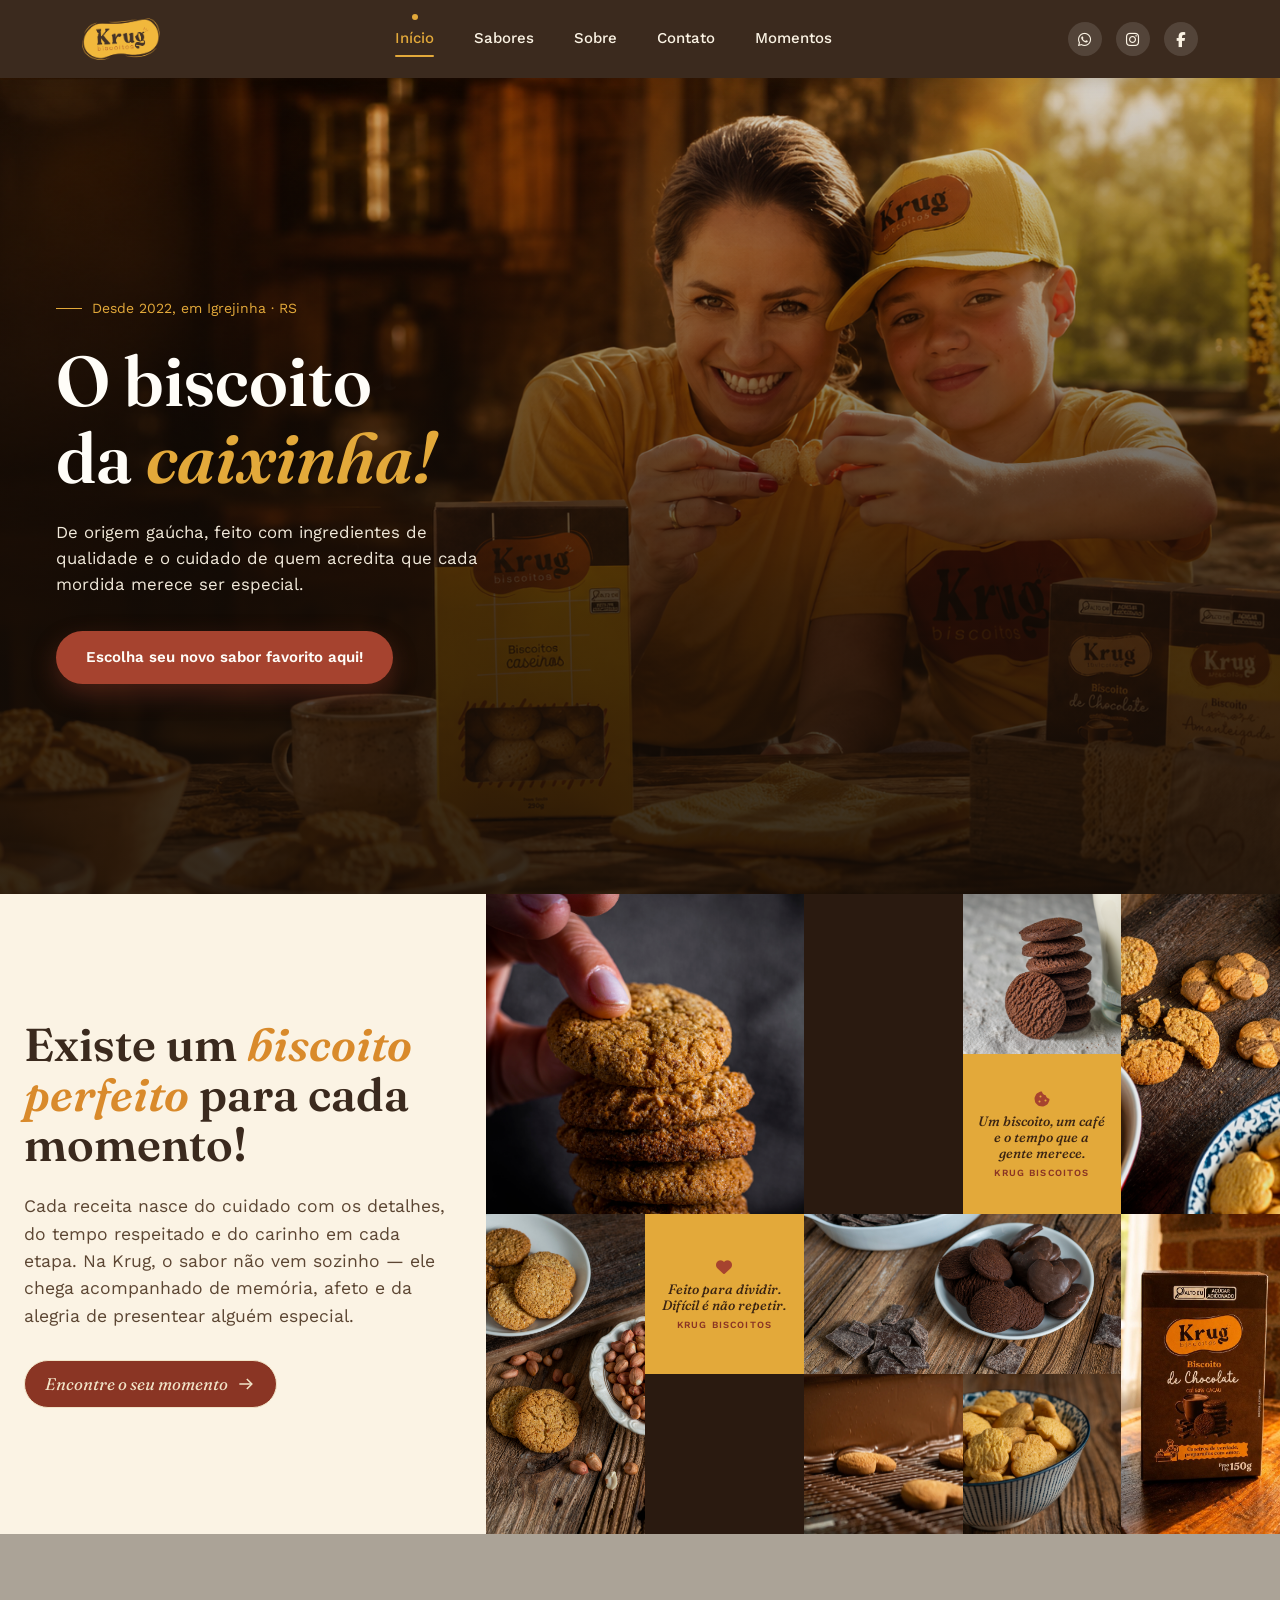
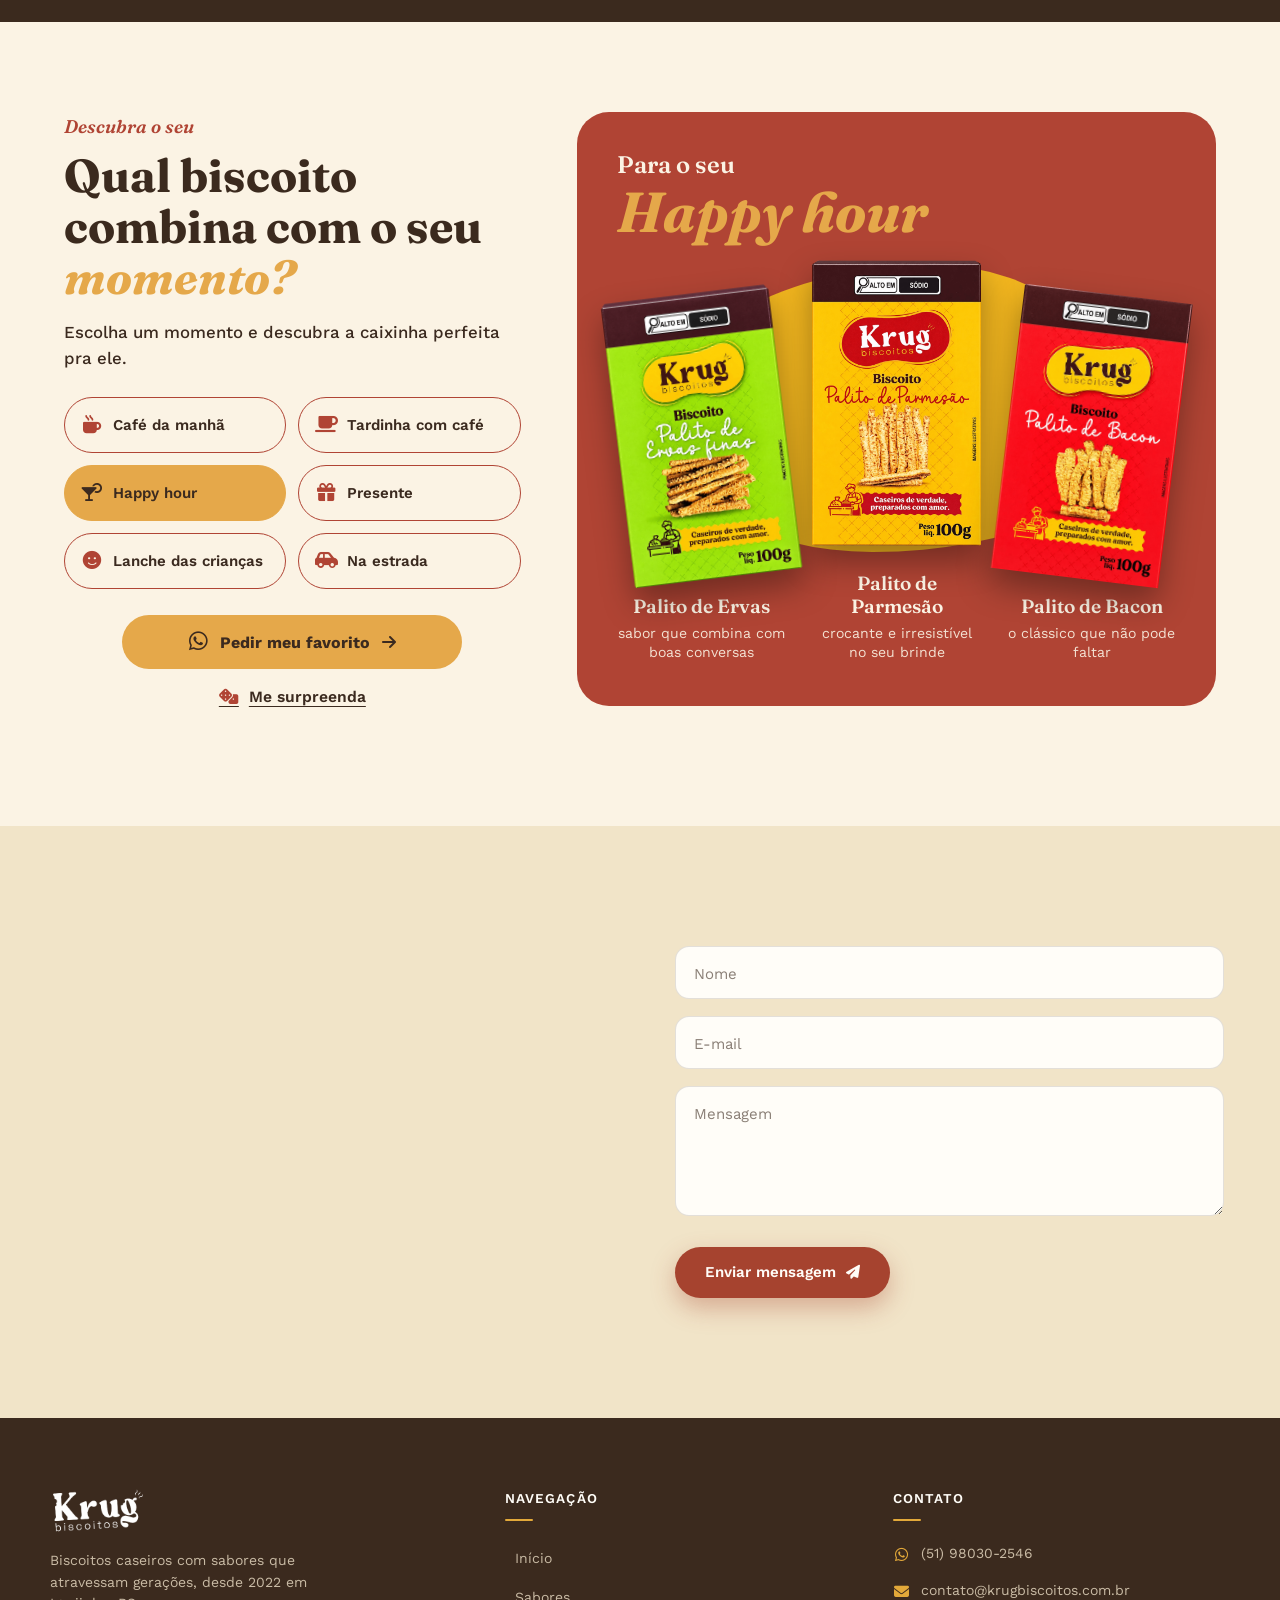
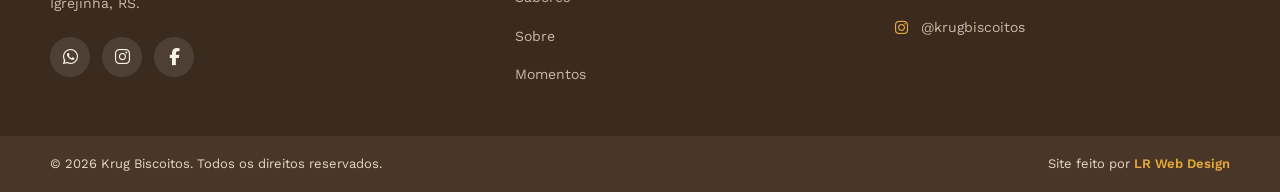
==== commit 15b68cf3: "novos ajustes" ====
--- a/index.html
+++ b/index.html
@@ -12,7 +12,6 @@
 <meta name="description" content="Biscoitos artesanais Krug, desde 2022 levando sabor e tradição para dentro das casas e corações.">
 <link rel="stylesheet" href="css/style.css">
 <link rel="stylesheet" href="https://cdnjs.cloudflare.com/ajax/libs/font-awesome/6.5.1/css/all.min.css">
-<link rel="stylesheet" href="https://cdnjs.cloudflare.com/ajax/libs/font-awesome/6.5.1/css/all.min.css">
 </head>
 <body>
 
@@ -25,7 +24,7 @@
         <li><a href="sabores.html">Sabores</a></li>
         <li><a href="#sobre">Sobre</a></li>
         <li><a href="#contato">Contato</a></li>
-        <li><a href="#onde-encontrar">Onde encontrar</a></li>
+        <li><a href="#seu-momento">Momentos</a></li>
       </ul>
     </nav>
       <div class="social-links">
@@ -45,12 +44,11 @@
       <li><a href="sabores.html">Sabores</a></li>
       <li><a href="#sobre">Sobre</a></li>
       <li><a href="#contato">Contato</a></li>
-      <li><a href="#onde-encontrar">Onde encontrar</a></li>
+      <li><a href="#seu-momento">Momentos</a></li>
     </ul>
   </nav>
 </header>
 
-<!-- HERO -->
 <!-- HERO -->
 <section class="hero">
   <div class="hero-content">
@@ -61,7 +59,7 @@
   </div>
 </section>
 
-<!-- MOMENTOS -->
+<!-- GALERIA: EXISTE UM BISCOITO PERFEITO -->
 <section class="momentos" id="momentos">
   <div class="momentos-text-wrap">
     <div class="momentos-text reveal">
@@ -146,7 +144,6 @@
       </div>
 
     </div>
-  </div>
 </section>
 
 <!-- PARALLAX QUOTE -->
@@ -240,61 +237,49 @@
 
 </section>
 
-<!-- ONDE ENCONTRAR -->
-<section class="onde" id="onde-encontrar">
-  <div class="onde-inner">
-
-    <!-- Painel esquerdo -->
-    <div class="onde-intro reveal">
-      <p class="eyebrow">Pertinho de você</p>
-      <h2>Onde <em>encontrar</em></h2>
-      <p class="onde-lead">
-        Escolha sua cidade e descubra onde comprar os Biscoitos Krug.
-      </p>
-
-      <div class="onde-select" id="ondeSelect">
-        <button type="button" class="onde-select-btn" id="ondeSelectBtn"
-                aria-haspopup="listbox" aria-expanded="false" aria-controls="ondeCidadeLista">
-          <span class="onde-select-icon"><i class="fa-solid fa-location-dot"></i></span>
-          <span class="onde-select-text">
-            <small>Selecione sua cidade</small>
-            <strong id="ondeCidadeAtual">Igrejinha</strong>
-          </span>
-          <i class="fa-solid fa-chevron-down onde-select-chevron"></i>
-        </button>
-        <ul class="onde-select-lista" id="ondeCidadeLista" role="listbox" tabindex="-1"></ul>
-      </div>
-
-      <a class="btn onde-whats" id="ondeWhats" href="#" target="_blank" rel="noopener">
-        <i class="fa-brands fa-whatsapp"></i>
-        Quero encontrar meus biscoitos
-        <i class="fa-solid fa-arrow-right"></i>
+<!-- QUAL BISCOITO COMBINA COM O SEU MOMENTO -->
+<section class="combina" id="seu-momento">
+  <div class="combina__wrap">
+
+    <div class="combina__left">
+      <p class="combina__eyebrow">Descubra o seu</p>
+      <h2 class="combina__title">Qual biscoito combina com o seu <em>momento?</em></h2>
+      <p class="combina__text">Escolha um momento e descubra a caixinha perfeita pra ele.</p>
+
+      <div class="combina__buttons">
+        <button type="button" class="momento-btn" data-momento="cafe" aria-pressed="false">
+          <i class="fa-solid fa-mug-hot"></i><span>Café da manhã</span>
+        </button>
+        <button type="button" class="momento-btn" data-momento="tarde" aria-pressed="false">
+          <i class="fa-solid fa-mug-saucer"></i><span>Tardinha com café</span>
+        </button>
+        <button type="button" class="momento-btn is-active" data-momento="happy" aria-pressed="true">
+          <i class="fa-solid fa-martini-glass-citrus"></i><span>Happy hour</span>
+        </button>
+        <button type="button" class="momento-btn" data-momento="presente" aria-pressed="false">
+          <i class="fa-solid fa-gift"></i><span>Presente</span>
+        </button>
+        <button type="button" class="momento-btn" data-momento="criancas" aria-pressed="false">
+          <i class="fa-solid fa-face-smile"></i><span>Lanche das crianças</span>
+        </button>
+        <button type="button" class="momento-btn" data-momento="estrada" aria-pressed="false">
+          <i class="fa-solid fa-car-side"></i><span>Na estrada</span>
+        </button>
+      </div>
+
+      <a class="combina__cta" id="momentosCta" href="https://wa.me/5551980302546" target="_blank" rel="noopener">
+        <i class="fa-brands fa-whatsapp"></i> Pedir meu favorito <i class="fa-solid fa-arrow-right"></i>
       </a>
 
-      <img src="imagens/sabores/amendoim.webp" alt="Biscoitos Krug" class="onde-foto" loading="lazy">
-    </div>
-
-    <!-- Painel direito -->
-    <div class="onde-painel reveal">
-      <div class="onde-painel-topo">
-        <div class="onde-painel-titulo">
-          <i class="fa-solid fa-location-dot"></i>
-          <div>
-            <span>Pontos de venda em</span>
-            <h3 id="ondeCidadeTitulo">Igrejinha</h3>
-          </div>
-        </div>
-        <span class="onde-contador"><i class="fa-solid fa-store"></i><span id="ondeContadorTexto" aria-live="polite"></span></span>
-      </div>
-
-      <div class="onde-filtros" id="ondeFiltros" role="group" aria-label="Filtrar por tipo de local">
-        <button type="button" class="is-active" data-tipo="todos">Todos</button>
-        <button type="button" data-tipo="padaria">Padarias</button>
-        <button type="button" data-tipo="mercado">Mercados</button>
-        <button type="button" data-tipo="fruteira">Fruteiras</button>
-      </div>
-
-      <div class="onde-lista" id="ondeLista"></div>
+      <button type="button" class="combina__surprise" id="momentosSurpresa">
+        <i class="fa-solid fa-dice"></i><span>Me surpreenda</span>
+      </button>
+    </div>
+
+    <div class="combina__panel" aria-live="polite">
+      <p class="combina__for">Para o seu</p>
+      <h3 class="combina__name" id="momentoNome">Happy hour</h3>
+      <div class="combina__stage" id="momentoStage"></div>
     </div>
 
   </div>
@@ -359,7 +344,7 @@
         <li><a href="index.html">Início</a></li>
         <li><a href="sabores.html">Sabores</a></li>
         <li><a href="index.html#sobre">Sobre</a></li>
-        <li><a href="index.html#onde-encontrar">Onde encontrar</a></li>
+        <li><a href="index.html#seu-momento">Momentos</a></li>
       </ul>
     </div>
 
@@ -384,4 +369,4 @@
 
 <script src="js/main.js"></script>
 </body>
-</html>
+</html>
--- a/css/style.css
+++ b/css/style.css
@@ -1341,413 +1341,6 @@
   }
 }
 
-/* ---------- Onde encontrar ---------- */
-.onde {
-  background: var(--cream);
-  padding: 90px 0;
-}
-.onde-inner {
-  width: min(1200px, 92%);
-  margin: 0 auto;
-  display: grid;
-  grid-template-columns: minmax(0, 0.7fr) minmax(0, 1.5fr);
-  gap: 48px;
-  align-items: stretch;
-}
-
-/* ---- Esquerda ---- */
-.onde-intro {
-  position: relative;
-  z-index: 5; /* lista de cidades fica por cima do botão do WhatsApp */
-  display: flex;
-  flex-direction: column;
-  justify-content: center;
-}
-.onde .eyebrow {
-  color: var(--terracotta);
-}
-.onde h2 {
-  color: var(--ink);
-  font-size: clamp(2.2rem, 4vw, 3.2rem);
-  line-height: 1.05;
-  margin-bottom: 14px;
-}
-.onde h2 em {
-  font-style: italic;
-  color: var(--mustard);
-}
-.onde-lead {
-  color: var(--ink);
-  opacity: 0.85;
-  max-width: 340px;
-  margin-bottom: 26px;
-}
-
-/* Select customizado */
-.onde-select {
-  position: relative;
-  max-width: 380px;
-  margin-bottom: 16px;
-}
-.onde-select-btn {
-  width: 100%;
-  display: flex;
-  align-items: center;
-  gap: 14px;
-  background: var(--white);
-  border: 1px solid rgba(59, 42, 30, 0.14);
-  border-radius: 14px;
-  padding: 12px 18px;
-  font: inherit;
-  text-align: left;
-  color: var(--ink);
-  cursor: pointer;
-  transition:
-    border-color 0.2s ease,
-    box-shadow 0.2s ease;
-}
-.onde-select-btn:hover {
-  border-color: rgba(59, 42, 30, 0.3);
-}
-.onde-select-btn:focus-visible,
-.onde-select.is-open .onde-select-btn {
-  outline: none;
-  border-color: var(--mustard);
-  box-shadow: 0 0 0 3px rgba(227, 169, 58, 0.25);
-}
-.onde-select-icon {
-  color: var(--terracotta);
-  font-size: 20px;
-}
-.onde-select-text {
-  flex: 1;
-  display: flex;
-  flex-direction: column;
-}
-.onde-select-text small {
-  font-size: 11.5px;
-  color: rgba(59, 42, 30, 0.6);
-}
-.onde-select-text strong {
-  font-weight: 600;
-  font-size: 1.05rem;
-}
-.onde-select-chevron {
-  font-size: 13px;
-  transition: transform 0.25s ease;
-}
-.onde-select.is-open .onde-select-chevron {
-  transform: rotate(180deg);
-}
-
-/* Lista que abre */
-.onde-select-lista {
-  position: absolute;
-  top: calc(100% + 8px);
-  left: 0;
-  right: 0;
-  z-index: 20;
-  list-style: none;
-  margin: 0;
-  padding: 6px;
-  background: var(--white);
-  border: 0;
-  border-radius: 14px;
-  box-shadow: 0 14px 32px rgba(59, 42, 30, 0.18);
-  max-height: 260px;
-  overflow-y: auto;
-  opacity: 0;
-  visibility: hidden;
-  transform: translateY(-6px);
-  transition:
-    opacity 0.2s ease,
-    transform 0.2s ease,
-    visibility 0.2s;
-}
-.onde-select.is-open .onde-select-lista {
-  opacity: 1;
-  visibility: visible;
-  transform: translateY(0);
-}
-.onde-select-lista li {
-  display: flex;
-  align-items: center;
-  justify-content: space-between;
-  padding: 11px 14px;
-  border-radius: 10px;
-  font-size: 0.98rem;
-  color: var(--ink);
-  cursor: pointer;
-  transition: background 0.15s ease;
-}
-.onde-select-lista li:hover {
-  background: var(--cream);
-}
-.onde-select-lista li i {
-  display: none;
-  color: var(--terracotta);
-  font-size: 13px;
-}
-.onde-select-lista li[aria-selected="true"] {
-  background: rgba(227, 169, 58, 0.2);
-  font-weight: 600;
-}
-.onde-select-lista li[aria-selected="true"] i {
-  display: block;
-}
-
-/* Botão WhatsApp */
-.onde-whats {
-  display: inline-flex;
-  align-items: center;
-  justify-content: center;
-  gap: 12px;
-  background: var(--mustard);
-  color: var(--ink);
-  border-radius: 14px;
-  padding: 16px 24px;
-  font-weight: 600;
-  max-width: 380px;
-  text-decoration: none;
-  transition:
-    transform 0.2s ease,
-    filter 0.2s ease;
-}
-.onde-whats:hover {
-  transform: translateY(-2px);
-  filter: brightness(1.05);
-}
-.onde-whats .fa-whatsapp {
-  font-size: 1.3rem;
-}
-
-.onde-foto {
-  width: min(280px, 70%);
-  margin-top: 28px;
-  align-self: center; /* centralizada na coluna */
-  display: block;
-}
-
-/* ---- Direita: painel ---- */
-.onde-painel {
-  background: var(--terracotta);
-  color: var(--cream);
-  border-radius: 24px;
-  padding: 32px;
-}
-.onde-painel-topo {
-  display: flex;
-  align-items: center;
-  justify-content: space-between;
-  gap: 16px;
-  flex-wrap: wrap;
-  margin-bottom: 22px;
-  min-height: 56px; /* trava a altura do topo do painel */
-}
-.onde-painel-titulo {
-  display: flex;
-  align-items: center;
-  gap: 14px;
-}
-.onde-painel-titulo > i {
-  color: var(--mustard);
-  font-size: 26px;
-}
-.onde-painel-titulo span {
-  display: block;
-  font-size: 14px;
-  opacity: 0.85;
-}
-.onde-painel-titulo h3 {
-  font-family: var(--serif);
-  font-style: italic;
-  font-size: clamp(1.6rem, 2.6vw, 2.1rem);
-  color: var(--mustard);
-  line-height: 1.1;
-  margin: 0;
-  white-space: nowrap; /* nome da cidade nunca quebra de linha */
-}
-
-/* Contador com ícone */
-.onde-contador {
-  display: inline-flex;
-  align-items: center;
-  gap: 8px;
-  background: rgba(255, 255, 255, 0.14);
-  color: var(--white);
-  border-radius: 999px;
-  padding: 8px 16px;
-  font-size: 13.5px;
-  font-weight: 600;
-  white-space: nowrap;
-}
-.onde-contador i {
-  color: var(--mustard);
-}
-
-/* Filtros */
-.onde-filtros {
-  display: flex;
-  flex-wrap: wrap;
-  gap: 10px;
-  margin-bottom: 22px;
-  min-height: 38px;
-}
-.onde-filtros button {
-  font: inherit;
-  font-size: 14px;
-  background: transparent;
-  color: var(--cream);
-  border: 1px solid rgba(255, 255, 255, 0.4);
-  border-radius: 999px;
-  padding: 8px 20px;
-  cursor: pointer;
-  transition:
-    background 0.2s ease,
-    color 0.2s ease,
-    border-color 0.2s ease;
-}
-.onde-filtros button:hover {
-  border-color: var(--mustard);
-}
-.onde-filtros button.is-active {
-  background: var(--mustard);
-  border-color: var(--mustard);
-  color: var(--ink);
-  font-weight: 600;
-}
-
-/* Lista com altura fixa: 3 linhas x 2 colunas = 6 cards
-   (mais que isso rola por dentro; troque --linhas para mostrar mais) */
-.onde-lista {
-  --card-h: 76px;
-  --gap: 12px;
-  --linhas: 3;
-  display: grid;
-  grid-template-columns: repeat(2, minmax(0, 1fr));
-  grid-auto-rows: var(--card-h);
-  align-content: start;
-  gap: var(--gap);
-  height: calc(
-    var(--card-h) * var(--linhas) + var(--gap) * (var(--linhas) - 1)
-  );
-  overflow-y: auto;
-  padding-right: 6px;
-  scrollbar-width: thin;
-  scrollbar-color: rgba(255, 255, 255, 0.4) transparent;
-}
-.onde-lista::-webkit-scrollbar {
-  width: 6px;
-}
-.onde-lista::-webkit-scrollbar-thumb {
-  background: rgba(255, 255, 255, 0.4);
-  border-radius: 999px;
-}
-
-/* Cards compactos */
-.onde-card {
-  display: grid;
-  grid-template-columns: 44px minmax(0, 1fr) auto;
-  column-gap: 12px;
-  align-items: center;
-  background: var(--cream);
-  color: var(--ink);
-  border-radius: 14px;
-  padding: 0 14px;
-  text-decoration: none;
-  transition:
-    transform 0.2s ease,
-    box-shadow 0.2s ease;
-}
-.onde-card:hover {
-  transform: translateY(-2px);
-  box-shadow: 0 8px 18px rgba(0, 0, 0, 0.22);
-}
-.onde-card-icone {
-  width: 44px;
-  height: 44px;
-  border-radius: 50%;
-  display: flex;
-  align-items: center;
-  justify-content: center;
-  color: var(--white);
-  font-size: 18px;
-}
-.onde-card[data-tipo="padaria"] .onde-card-icone {
-  background: #c0392b;
-}
-.onde-card[data-tipo="mercado"] .onde-card-icone {
-  background: var(--mustard);
-  color: var(--ink);
-}
-.onde-card[data-tipo="fruteira"] .onde-card-icone {
-  background: #6b7a3a;
-}
-
-.onde-card-info {
-  min-width: 0;
-}
-.onde-card-info strong {
-  display: block;
-  font-size: 14.5px;
-  line-height: 1.25;
-  white-space: nowrap;
-  overflow: hidden;
-  text-overflow: ellipsis;
-}
-.onde-card-info small {
-  display: block;
-  font-size: 12px;
-  color: rgba(59, 42, 30, 0.65);
-  margin-top: 3px;
-  white-space: nowrap;
-  overflow: hidden;
-  text-overflow: ellipsis;
-}
-.onde-card-seta {
-  color: var(--mustard);
-  font-size: 13px;
-}
-
-/* Mensagem quando o filtro não tem resultado */
-.onde-vazio {
-  grid-column: 1 / -1;
-  grid-row: 1 / span var(--linhas);
-  display: flex;
-  align-items: center;
-  justify-content: center;
-  text-align: center;
-  padding: 0 20px;
-  background: rgba(255, 255, 255, 0.1);
-  border-radius: 14px;
-}
-
-/* ---- Responsivo ---- */
-@media (max-width: 1000px) {
-  .onde-inner {
-    grid-template-columns: 1fr;
-    gap: 36px;
-  }
-  .onde-foto {
-    display: none; /* tire esta linha se quiser a foto no tablet/celular */
-  }
-}
-
-@media (max-width: 600px) {
-  .onde {
-    padding: 60px 0;
-  }
-  .onde-painel {
-    padding: 22px 16px;
-    border-radius: 18px;
-  }
-  /* só no celular: 1 coluna x 6 cards */
-  .onde-lista {
-    grid-template-columns: 1fr;
-    --linhas: 6;
-  }
-}
-
 /* ---------- Contato ---------- */
 
 .contato {
@@ -2311,6 +1904,147 @@
   border-bottom: 1px solid currentColor;
 }
 
+/* ===== QUAL BISCOITO COMBINA COM O SEU MOMENTO ===== */
+.combina{
+  --mm-creme:#FBF3E4;
+  --mm-terracota:#B04434;
+  --mm-mostarda:#E5A84A;
+  --mm-marrom:#3B2A1F;
+  background:var(--mm-creme);
+  color:var(--mm-marrom);
+  padding:90px 0 120px;
+  font-family:'Work Sans',sans-serif;
+}
+.combina__wrap{
+  max-width:1200px;            /* troque pela mesma largura/margem do hero */
+  margin:0 auto;
+  padding:0 24px;
+  display:grid;
+  grid-template-columns:5fr 7fr;
+  gap:56px;
+  align-items:center;
+}
+
+/* esquerda */
+.combina__eyebrow{font-family:'Fraunces',serif;font-style:italic;font-weight:600;font-size:1.15rem;color:var(--mm-terracota);margin:0 0 10px}
+.combina__title{font-family:'Fraunces',serif;font-weight:700;font-size:clamp(2rem,3.6vw,3.1rem);line-height:1.1;margin:0 0 16px}
+.combina__title em{color:var(--mm-mostarda);font-weight:700}
+.combina__text{font-size:1.05rem;font-weight:500;margin:0 0 26px}
+
+.combina__buttons{display:grid;grid-template-columns:1fr 1fr;grid-auto-rows:1fr;gap:12px}
+.momento-btn{
+  display:flex;align-items:center;gap:10px;
+  min-height:56px;
+  padding:10px 16px;
+  border:1.5px solid var(--mm-terracota);border-radius:999px;
+  background:transparent;color:var(--mm-marrom);
+  font:600 .94rem/1.15 'Work Sans',sans-serif;text-align:left;cursor:pointer;
+  transition:background .25s,border-color .25s,transform .25s,box-shadow .25s;
+}
+.momento-btn i{width:22px;text-align:center;font-size:1.15rem;color:var(--mm-terracota);transition:color .25s}
+.momento-btn:hover{transform:translateY(-2px);box-shadow:0 8px 18px rgba(59,42,31,.12)}
+.momento-btn.is-active{background:var(--mm-mostarda);border-color:var(--mm-mostarda)}
+.momento-btn.is-active i{color:var(--mm-marrom)}
+
+.combina__cta{
+  display:flex;align-items:center;justify-content:center;gap:12px;
+  max-width:340px;margin:26px auto 0;padding:16px 28px;
+  border-radius:999px;background:var(--mm-mostarda);color:var(--mm-marrom);
+  font:700 1rem 'Work Sans',sans-serif;text-decoration:none;
+  transition:transform .25s,box-shadow .25s;
+}
+.combina__cta:hover{transform:translateY(-2px);box-shadow:0 10px 22px rgba(229,168,74,.45)}
+.combina__cta .fa-whatsapp{font-size:1.35rem}
+
+.combina__surprise{
+  display:flex;align-items:center;justify-content:center;gap:10px;
+  margin:18px auto 0;background:none;border:0;cursor:pointer;
+  color:var(--mm-marrom);font:600 .98rem 'Work Sans',sans-serif;
+  text-decoration:underline;text-underline-offset:4px;
+}
+.combina__surprise i{color:var(--mm-terracota)}
+.combina__surprise.is-rolling i{animation:mmGiro .5s linear infinite}
+
+.momento-btn:focus-visible,
+.combina__cta:focus-visible,
+.combina__surprise:focus-visible{outline:3px solid var(--mm-terracota);outline-offset:3px}
+
+/* painel */
+.combina__panel{
+  position:relative;display:flex;flex-direction:column;
+  min-height:520px;padding:34px 40px 44px;
+  border-radius:32px;background:var(--mm-terracota);color:var(--mm-creme);
+  overflow:hidden;
+}
+.combina__for{position:relative;z-index:2;font-family:'Fraunces',serif;font-weight:600;font-size:1.5rem;margin:0}
+.combina__name{
+  position:relative;z-index:2;margin:0;
+  font-family:'Fraunces',serif;font-style:italic;font-weight:700;
+  font-size:clamp(2.4rem,4.4vw,3.6rem);line-height:1;color:var(--mm-mostarda);
+}
+.combina__name.troca{animation:mmTroca .45s ease both}
+
+.combina__stage{
+  --halo:#E5A84A;
+  position:relative;flex:1;
+  display:flex;justify-content:center;align-items:flex-end;gap:26px;
+  padding-top:30px;
+}
+.combina__stage::before{
+  content:"";position:absolute;z-index:0;
+  left:8%;top:6%;width:84%;height:68%;
+  background:var(--halo);
+  border-radius:58% 42% 55% 45% / 55% 58% 42% 45%;
+  transition:background .5s;
+  animation:mmBlob 9s ease-in-out infinite alternate;
+}
+
+.caixa{
+  position:relative;z-index:1;flex:1 1 0;max-width:190px;margin:0;text-align:center;
+  animation:mmEntra .6s cubic-bezier(.2,.8,.2,1) both;
+  animation-delay:calc(var(--i) * 100ms);
+}
+.caixa__float{animation:mmFlutua 4.5s ease-in-out infinite;animation-delay:calc(var(--i) * -1.2s)}
+.caixa img{display:block;width:100%;height:auto;filter:drop-shadow(0 16px 16px rgba(0,0,0,.35))}
+
+/* 3 caixas: do meio maior, laterais inclinadas */
+.combina__stage[data-count="3"] .caixa:nth-child(1) img{transform:rotate(-7deg)}
+.combina__stage[data-count="3"] .caixa:nth-child(2){max-width:220px}
+.combina__stage[data-count="3"] .caixa:nth-child(2) img{transform:translateY(-10px)}
+.combina__stage[data-count="3"] .caixa:nth-child(3) img{transform:rotate(7deg)}
+/* 2 caixas */
+.combina__stage[data-count="2"] .caixa{max-width:210px}
+.combina__stage[data-count="2"] .caixa:nth-child(1) img{transform:rotate(-6deg)}
+.combina__stage[data-count="2"] .caixa:nth-child(2) img{transform:rotate(6deg)}
+
+.caixa figcaption{margin-top:16px}
+.caixa strong{display:block;font-family:'Fraunces',serif;font-weight:600;font-size:1.2rem;line-height:1.2}
+.caixa span{display:block;margin-top:6px;font-size:.88rem;line-height:1.35;opacity:.9}
+
+@keyframes mmEntra{from{opacity:0;transform:translateY(34px) scale(.9)}to{opacity:1;transform:none}}
+@keyframes mmFlutua{0%,100%{transform:translateY(0)}50%{transform:translateY(-8px)}}
+@keyframes mmTroca{from{opacity:0;transform:translateY(10px)}to{opacity:1;transform:none}}
+@keyframes mmBlob{to{border-radius:45% 55% 42% 58% / 60% 45% 55% 40%}}
+@keyframes mmGiro{to{transform:rotate(360deg)}}
+
+@media (prefers-reduced-motion:reduce){
+  .combina *,.combina *::before{animation:none!important;transition:none!important}
+}
+
+/* tablet e mobile */
+@media (max-width:900px){
+  .combina{padding:56px 0 80px}
+  .combina__wrap{grid-template-columns:1fr;gap:32px}
+  .combina__panel{min-height:440px;padding:26px 20px 30px;border-radius:26px}
+}
+@media (max-width:560px){
+  .momento-btn{padding:12px 14px;gap:8px;font-size:.88rem}
+  .combina__stage{gap:10px}
+  .caixa span{display:none}
+  .caixa strong{font-size:.95rem}
+  .combina__stage[data-count="3"] .caixa:nth-child(2){max-width:130px}
+}
+
 @media (max-width: 600px) {
   .obrigado {
     padding: 60px 0 70px;
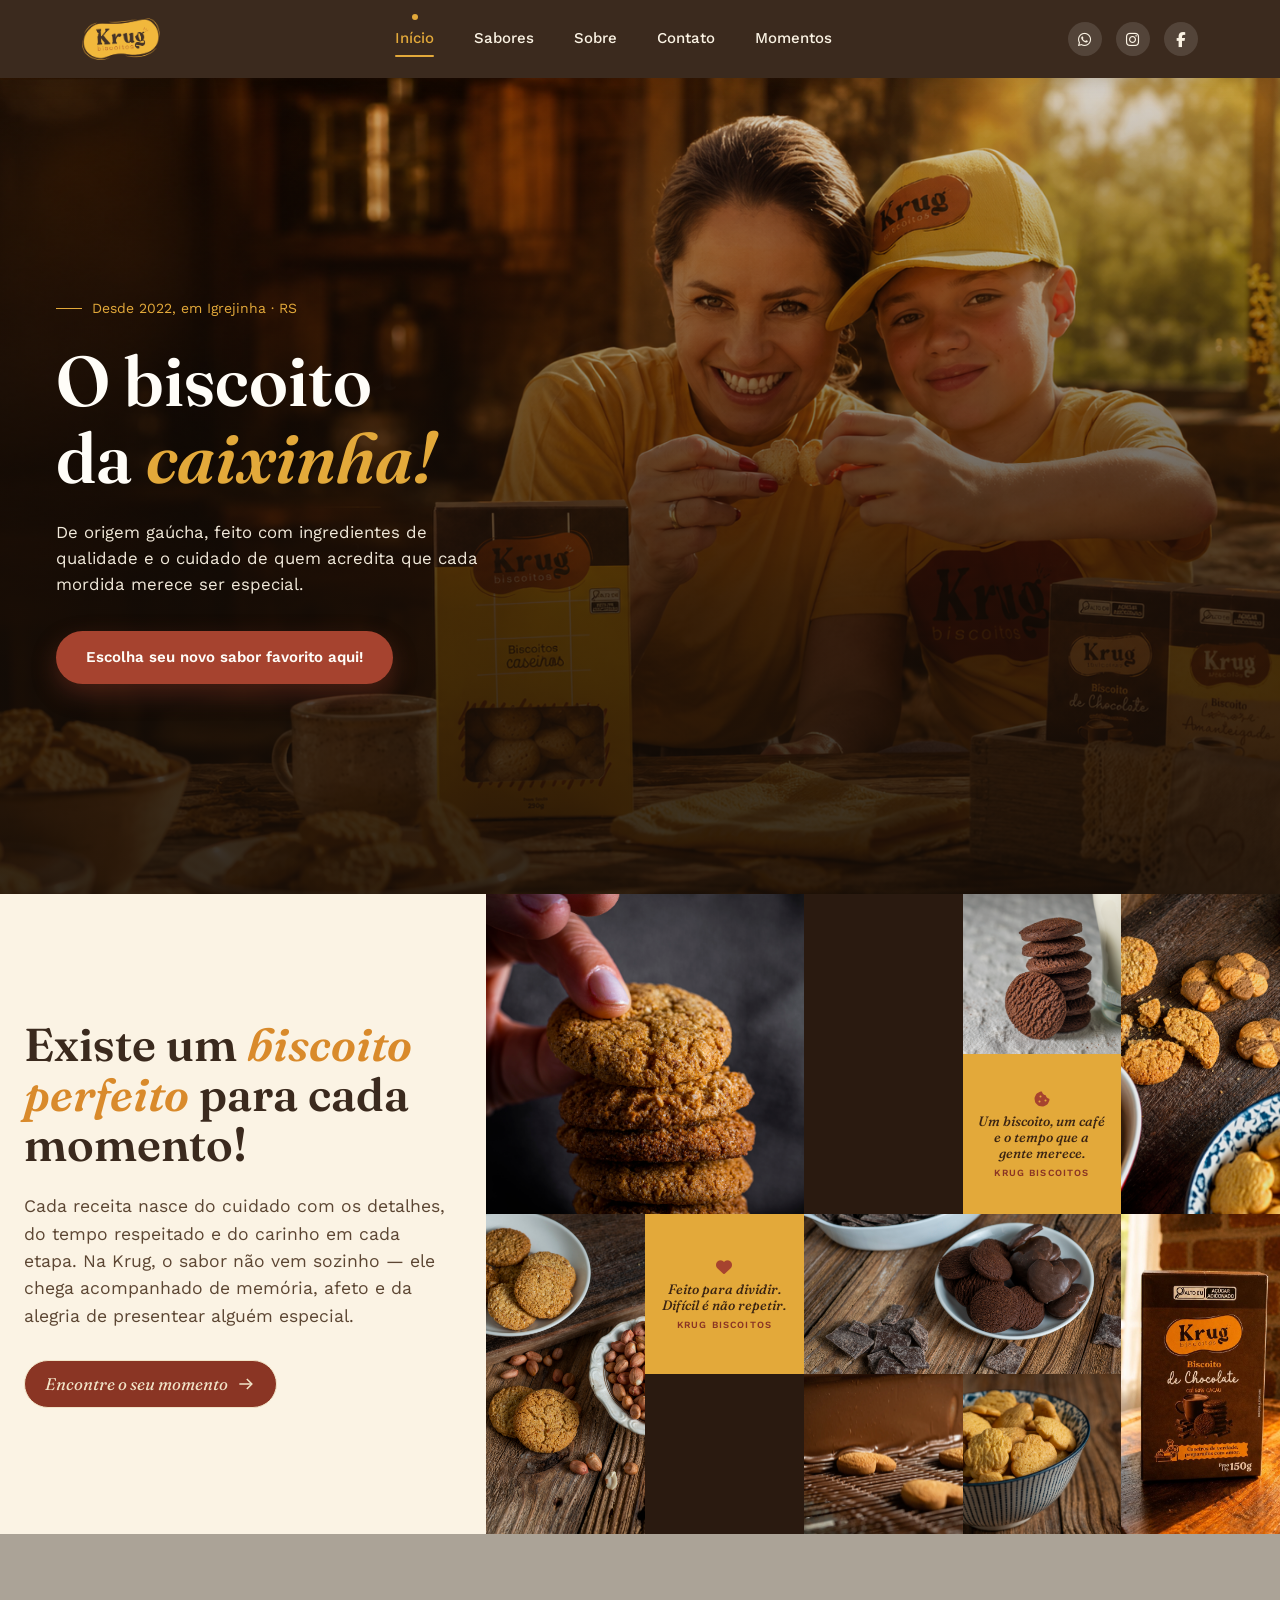
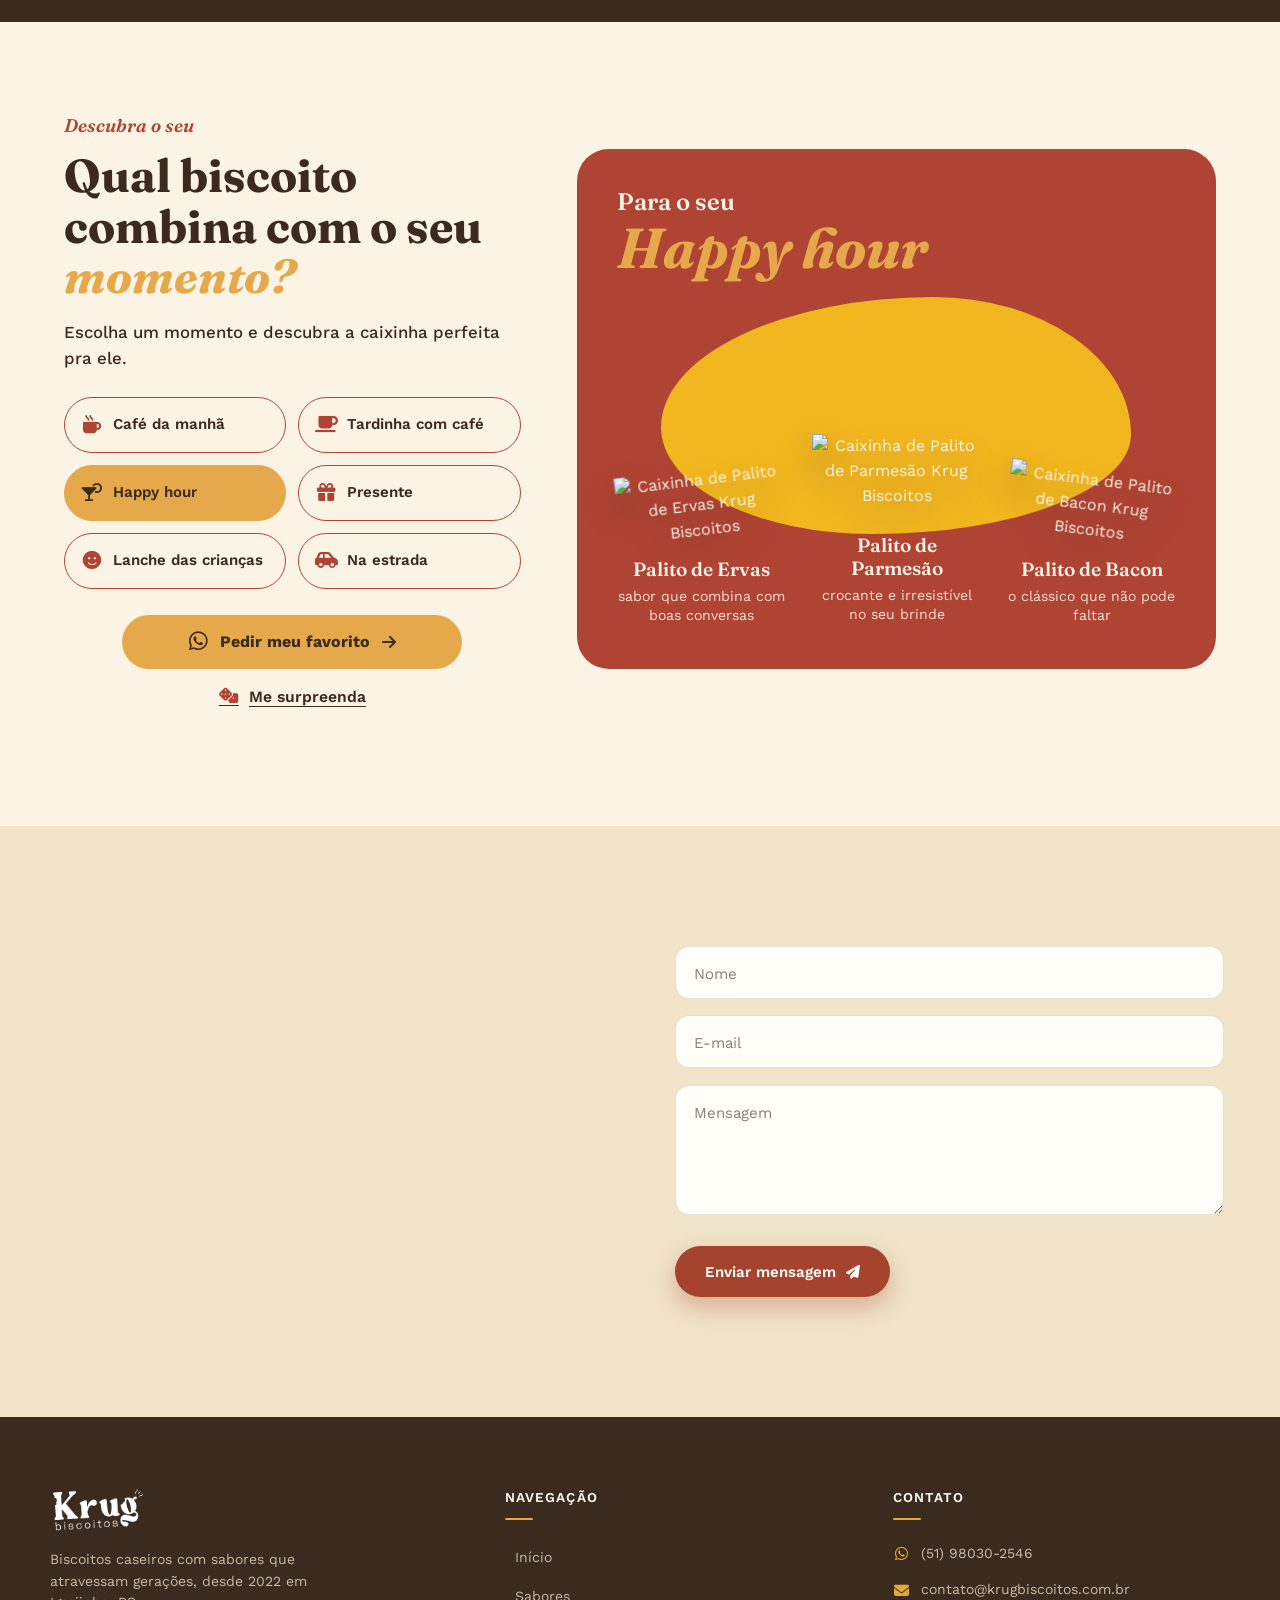
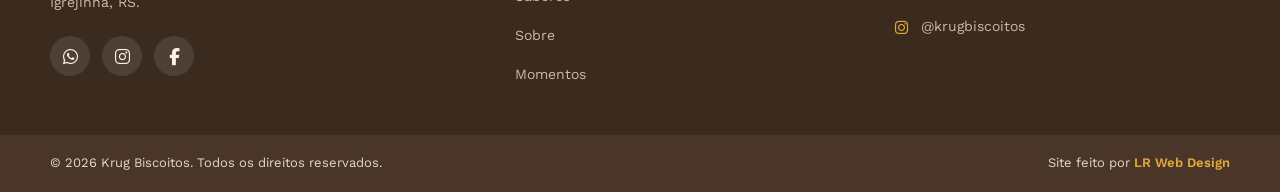
==== commit b4791f28: "novos ajustes" ====
--- a/index.html
+++ b/index.html
@@ -74,7 +74,7 @@
   
     <div class="momentos-gallery reveal" id="momentos-galeria">
       <div class="ph-photo g1">
-        <img src="imagens/imagens/biscoito-2.jpeg" alt="Vídeo: a receita">
+        <img src="imagens/imagens/biscoito-2.jpeg" alt="Biscoitos Krug em um momento especial">
         <div class="overlay"><span>Um toque especial</span></div>
       </div>
 
@@ -88,13 +88,13 @@
       </div>
 
       <div class="ph-photo g3">
-        <img src="imagens/imagens/galeria-3.jpeg" alt="Vídeo: a receita">
-        <div class="overlay"><span>Vídeo: a receita</span></div>
+        <img src="imagens/imagens/galeria-3.jpeg" alt="Biscoitos Krug para o café da manhã">
+        <div class="overlay"><span>Café da manhã</span></div>
       </div>
 
       <div class="ph-photo g4">
-        <img src="imagens/imagens/galeria-5.webp" alt="Vídeo: a receita">
-        <div class="overlay"><span>Vídeo: a receita</span></div>
+        <img src="imagens/imagens/galeria-5.webp" alt="Biscoitos Krug na tardinha com café">
+        <div class="overlay"><span>Tardinha com café</span></div>
       </div>
 
       <div class="ph-photo g5 frase-card">
@@ -104,8 +104,8 @@
      </div>
 
       <div class="ph-photo g6">
-        <img src="imagens/imagens/galeria-6.jpeg" alt="Vídeo: a receita">
-        <div class="overlay"><span>Vídeo: a receita</span></div>
+        <img src="imagens/imagens/galeria-6.jpeg" alt="Palitos salgados Krug para a happy hour">
+        <div class="overlay"><span>Happy hour</span></div>
       </div>
 
       <div class="ph-photo g7 frase-card">
@@ -115,14 +115,14 @@
       </div>
 
       <div class="ph-photo g8">
-        <img src="imagens/imagens/biscoito-4.jpeg" alt="Vídeo: a receita">
-        <div class="overlay"><span>Vídeo: a receita</span></div>
-      </div>
-
-      <div class="ph-photo g9">
-        <img src="imagens/imagens/biscoito-14.PNG" alt="Vídeo: a receita">
-        <div class="overlay"><span>Vídeo: a receita</span></div>
-      </div>
+        <img src="imagens/imagens/biscoito-4.jpeg" alt="Biscoitos Krug para presentear">
+        <div class="overlay"><span>Pra presentear</span></div>
+      </div>
+
+     <div class="ph-photo g9">
+      <img src="imagens/imagens/biscoito-14.PNG" alt="Biscoitos Krug para o lanche das crianças">
+      <div class="overlay"><span>Lanche das crianças</span></div>
+    </div>
 
       <div class="ph-photo g10">
             <video
@@ -134,13 +134,13 @@
       </div>
 
       <div class="ph-photo g11">
-        <img src="imagens/imagens/galeria-11.webp" alt="Vídeo: a receita">
-        <div class="overlay"><span>Vídeo: a receita</span></div>
+        <img src="imagens/imagens/galeria-11.webp" alt="Biscoitos Krug para uma pausa especial">
+        <div class="overlay"><span>Uma pausa merecida</span></div>
       </div>
 
       <div class="ph-photo g12">
-        <img src="imagens/imagens/biscoito-10.jpeg" alt="Vídeo: a receita">
-        <div class="overlay"><span>Vídeo: a receita</span></div>
+        <img src="imagens/imagens/biscoito-10.jpeg" alt="Biscoitos Krug para dividir com quem você gosta">
+        <div class="overlay"><span>Pra dividir</span></div>
       </div>
 
     </div>
--- a/css/style.css
+++ b/css/style.css
@@ -951,7 +951,6 @@
   filter: brightness(1.06);
 }
 
-
 .linha-doces {
   background: var(--mustard);
   color: var(--ink);
@@ -1479,8 +1478,6 @@
   transform: translate(4px, -3px);
 }
 
-
-
 /* ---- Responsivo ---- */
 @media (max-width: 900px) {
   .contato .wrap {
@@ -1616,7 +1613,6 @@
   color: var(--mustard);
   font-weight: 600;
 }
-
 
 @media (max-width: 700px) {
   .footer-top {
@@ -1777,6 +1773,171 @@
   color: var(--terracotta);
 }
 
+/* ---------- Sabores: caixinha atrás do biscoito ---------- */
+.sabores-grupo {
+  scroll-margin-top: 100px;
+}
+.sabores-grupo + .sabores-grupo {
+  margin-top: 90px;
+}
+
+.sabor-row {
+  grid-template-columns: 1fr 300px;
+}
+.sabor-row.reverse {
+  grid-template-columns: 300px 1fr;
+}
+
+.sabor-visual {
+  /* ajustes rápidos */
+  --halo: #f3e2c0; /* cor da mancha (vem do HTML, por sabor) */
+  --caixa-x: 18%; /* posição horizontal da caixinha */
+  --caixa-h: 74%; /* tamanho da caixinha */
+  --bisc-h: 60%; /* tamanho da foto do biscoito */
+  --tilt: -4deg; /* inclinação da caixinha */
+
+  position: relative;
+  isolation: isolate;
+  width: 300px;
+  height: 230px;
+  justify-self: center;
+}
+.sabor-row.reverse .sabor-visual {
+  --tilt: 4deg;
+}
+
+/* mancha orgânica atrás de tudo */
+.sabor-visual::before {
+  content: "";
+  position: absolute;
+  z-index: 0;
+  left: 2%;
+  top: 16%;
+  width: 80%;
+  height: 78%;
+  background: var(--halo);
+  border-radius: 58% 42% 55% 45% / 55% 58% 42% 45%;
+}
+
+/* tracinhos de brilho ao lado da caixinha */
+.sabor-visual::after {
+  content: "";
+  position: absolute;
+  z-index: 1;
+  left: 52%;
+  top: 5%;
+  width: 46px;
+  height: 46px;
+  background: url("data:image/svg+xml,%3Csvg xmlns='http://www.w3.org/2000/svg' viewBox='0 0 48 48' fill='none' stroke='%23E3A93A' stroke-width='4' stroke-linecap='round'%3E%3Cpath d='M7 24l10 3'/%3E%3Cpath d='M14 9l8 8'/%3E%3Cpath d='M30 3l2 11'/%3E%3C/svg%3E")
+    center/contain no-repeat;
+}
+
+/* caixinha (atrás) */
+.sabor-caixa {
+  position: absolute;
+  z-index: 1;
+  left: var(--caixa-x);
+  top: 0;
+  width: auto;
+  height: var(--caixa-h);
+  max-width: none;
+  transform-origin: 50% 100%;
+  transform: translateY(var(--lift, 0)) rotate(var(--tilt));
+  transition: transform 0.4s ease;
+  filter: drop-shadow(0 10px 12px rgba(59, 42, 30, 0.28));
+}
+.sabor-row:hover .sabor-visual {
+  --lift: -6px;
+}
+
+/* foto do biscoito (na frente, cobrindo a base da caixinha) */
+.sabor-biscoito {
+  position: absolute;
+  z-index: 2;
+  left: 8%;
+  right: 8%;
+  bottom: 0;
+  width: 84%;
+  height: var(--bisc-h);
+  max-width: none;
+  object-fit: contain;
+  object-position: center bottom;
+}
+
+@media (prefers-reduced-motion: reduce) {
+  .sabor-caixa {
+    transition: none;
+  }
+}
+
+/* tablet e celular: imagem sempre em cima do texto */
+@media (max-width: 900px) {
+  .sabor-row .sabor-visual {
+    order: -1;
+  }
+}
+@media (max-width: 560px) {
+  .sabor-visual {
+    width: 260px;
+    height: 200px;
+  }
+}
+
+/* ---------- Sabores: cabeçalho de cada linha ---------- */
+.grupo-cabecalho {
+  display: flex;
+  align-items: center;
+  gap: 16px;
+  margin-bottom: 34px;
+}
+.grupo-icone {
+  width: 52px;
+  height: 52px;
+  flex-shrink: 0;
+  border-radius: 50%;
+  display: flex;
+  align-items: center;
+  justify-content: center;
+  background: var(--terracotta);
+  color: var(--white);
+  font-size: 20px;
+  box-shadow: 0 8px 18px rgba(166, 67, 47, 0.3);
+}
+.grupo-eyebrow {
+  font-family: var(--serif);
+  font-style: italic;
+  font-size: 0.95rem;
+  color: var(--terracotta);
+  margin: 0 0 2px;
+}
+.grupo-titulo h2 {
+  font-size: clamp(1.7rem, 3vw, 2.3rem);
+  line-height: 1.05;
+}
+.grupo-linha {
+  flex: 1;
+  height: 1px;
+  min-width: 30px;
+  background: color-mix(in srgb, #d98a2b 55%, transparent);
+}
+.grupo-contador {
+  flex-shrink: 0;
+  padding: 7px 16px;
+  border-radius: 999px;
+  background: rgba(217, 138, 43, 0.16);
+  color: var(--terracotta-deep);
+  font-size: 13.5px;
+  font-weight: 600;
+}
+@media (max-width: 560px) {
+  .grupo-cabecalho {
+    flex-wrap: wrap;
+  }
+  .grupo-linha {
+    display: none;
+  }
+}
+
 /* ---------- Página de obrigado ---------- */
 .obrigado {
   background: var(--cream);
@@ -1842,11 +2003,21 @@
 .obrigado-inner > *:not(.obrigado-check) {
   animation: obrigado-up 0.6s ease both;
 }
-.obrigado-inner > :nth-child(2) { animation-delay: 0.2s; }
-.obrigado-inner > :nth-child(3) { animation-delay: 0.3s; }
-.obrigado-inner > :nth-child(4) { animation-delay: 0.4s; }
-.obrigado-inner > :nth-child(5) { animation-delay: 0.5s; }
-.obrigado-inner > :nth-child(6) { animation-delay: 0.6s; }
+.obrigado-inner > :nth-child(2) {
+  animation-delay: 0.2s;
+}
+.obrigado-inner > :nth-child(3) {
+  animation-delay: 0.3s;
+}
+.obrigado-inner > :nth-child(4) {
+  animation-delay: 0.4s;
+}
+.obrigado-inner > :nth-child(5) {
+  animation-delay: 0.5s;
+}
+.obrigado-inner > :nth-child(6) {
+  animation-delay: 0.6s;
+}
 @keyframes obrigado-up {
   from {
     opacity: 0;
@@ -1905,144 +2076,358 @@
 }
 
 /* ===== QUAL BISCOITO COMBINA COM O SEU MOMENTO ===== */
-.combina{
-  --mm-creme:#FBF3E4;
-  --mm-terracota:#B04434;
-  --mm-mostarda:#E5A84A;
-  --mm-marrom:#3B2A1F;
-  background:var(--mm-creme);
-  color:var(--mm-marrom);
-  padding:90px 0 120px;
-  font-family:'Work Sans',sans-serif;
-}
-.combina__wrap{
-  max-width:1200px;            /* troque pela mesma largura/margem do hero */
-  margin:0 auto;
-  padding:0 24px;
-  display:grid;
-  grid-template-columns:5fr 7fr;
-  gap:56px;
-  align-items:center;
+.combina {
+  --mm-creme: #fbf3e4;
+  --mm-terracota: #b04434;
+  --mm-mostarda: #e5a84a;
+  --mm-marrom: #3b2a1f;
+  background: var(--mm-creme);
+  color: var(--mm-marrom);
+  padding: 90px 0 120px;
+  font-family: "Work Sans", sans-serif;
+}
+.combina__wrap {
+  max-width: 1200px; /* troque pela mesma largura/margem do hero */
+  margin: 0 auto;
+  padding: 0 24px;
+  display: grid;
+  grid-template-columns: 5fr 7fr;
+  gap: 56px;
+  align-items: center;
 }
 
 /* esquerda */
-.combina__eyebrow{font-family:'Fraunces',serif;font-style:italic;font-weight:600;font-size:1.15rem;color:var(--mm-terracota);margin:0 0 10px}
-.combina__title{font-family:'Fraunces',serif;font-weight:700;font-size:clamp(2rem,3.6vw,3.1rem);line-height:1.1;margin:0 0 16px}
-.combina__title em{color:var(--mm-mostarda);font-weight:700}
-.combina__text{font-size:1.05rem;font-weight:500;margin:0 0 26px}
-
-.combina__buttons{display:grid;grid-template-columns:1fr 1fr;grid-auto-rows:1fr;gap:12px}
-.momento-btn{
-  display:flex;align-items:center;gap:10px;
-  min-height:56px;
-  padding:10px 16px;
-  border:1.5px solid var(--mm-terracota);border-radius:999px;
-  background:transparent;color:var(--mm-marrom);
-  font:600 .94rem/1.15 'Work Sans',sans-serif;text-align:left;cursor:pointer;
-  transition:background .25s,border-color .25s,transform .25s,box-shadow .25s;
-}
-.momento-btn i{width:22px;text-align:center;font-size:1.15rem;color:var(--mm-terracota);transition:color .25s}
-.momento-btn:hover{transform:translateY(-2px);box-shadow:0 8px 18px rgba(59,42,31,.12)}
-.momento-btn.is-active{background:var(--mm-mostarda);border-color:var(--mm-mostarda)}
-.momento-btn.is-active i{color:var(--mm-marrom)}
-
-.combina__cta{
-  display:flex;align-items:center;justify-content:center;gap:12px;
-  max-width:340px;margin:26px auto 0;padding:16px 28px;
-  border-radius:999px;background:var(--mm-mostarda);color:var(--mm-marrom);
-  font:700 1rem 'Work Sans',sans-serif;text-decoration:none;
-  transition:transform .25s,box-shadow .25s;
-}
-.combina__cta:hover{transform:translateY(-2px);box-shadow:0 10px 22px rgba(229,168,74,.45)}
-.combina__cta .fa-whatsapp{font-size:1.35rem}
-
-.combina__surprise{
-  display:flex;align-items:center;justify-content:center;gap:10px;
-  margin:18px auto 0;background:none;border:0;cursor:pointer;
-  color:var(--mm-marrom);font:600 .98rem 'Work Sans',sans-serif;
-  text-decoration:underline;text-underline-offset:4px;
-}
-.combina__surprise i{color:var(--mm-terracota)}
-.combina__surprise.is-rolling i{animation:mmGiro .5s linear infinite}
+.combina__eyebrow {
+  font-family: "Fraunces", serif;
+  font-style: italic;
+  font-weight: 600;
+  font-size: 1.15rem;
+  color: var(--mm-terracota);
+  margin: 0 0 10px;
+}
+.combina__title {
+  font-family: "Fraunces", serif;
+  font-weight: 700;
+  font-size: clamp(2rem, 3.6vw, 3.1rem);
+  line-height: 1.1;
+  margin: 0 0 16px;
+}
+.combina__title em {
+  color: var(--mm-mostarda);
+  font-weight: 700;
+}
+.combina__text {
+  font-size: 1.05rem;
+  font-weight: 500;
+  margin: 0 0 26px;
+}
+
+.combina__buttons {
+  display: grid;
+  grid-template-columns: 1fr 1fr;
+  grid-auto-rows: 1fr;
+  gap: 12px;
+}
+.momento-btn {
+  display: flex;
+  align-items: center;
+  gap: 10px;
+  min-height: 56px;
+  padding: 10px 16px;
+  border: 1.5px solid var(--mm-terracota);
+  border-radius: 999px;
+  background: transparent;
+  color: var(--mm-marrom);
+  font:
+    600 0.94rem/1.15 "Work Sans",
+    sans-serif;
+  text-align: left;
+  cursor: pointer;
+  transition:
+    background 0.25s,
+    border-color 0.25s,
+    transform 0.25s,
+    box-shadow 0.25s;
+}
+.momento-btn i {
+  width: 22px;
+  text-align: center;
+  font-size: 1.15rem;
+  color: var(--mm-terracota);
+  transition: color 0.25s;
+}
+.momento-btn:hover {
+  transform: translateY(-2px);
+  box-shadow: 0 8px 18px rgba(59, 42, 31, 0.12);
+}
+.momento-btn.is-active {
+  background: var(--mm-mostarda);
+  border-color: var(--mm-mostarda);
+}
+.momento-btn.is-active i {
+  color: var(--mm-marrom);
+}
+
+.combina__cta {
+  display: flex;
+  align-items: center;
+  justify-content: center;
+  gap: 12px;
+  max-width: 340px;
+  margin: 26px auto 0;
+  padding: 16px 28px;
+  border-radius: 999px;
+  background: var(--mm-mostarda);
+  color: var(--mm-marrom);
+  font:
+    700 1rem "Work Sans",
+    sans-serif;
+  text-decoration: none;
+  transition:
+    transform 0.25s,
+    box-shadow 0.25s;
+}
+.combina__cta:hover {
+  transform: translateY(-2px);
+  box-shadow: 0 10px 22px rgba(229, 168, 74, 0.45);
+}
+.combina__cta .fa-whatsapp {
+  font-size: 1.35rem;
+}
+
+.combina__surprise {
+  display: flex;
+  align-items: center;
+  justify-content: center;
+  gap: 10px;
+  margin: 18px auto 0;
+  background: none;
+  border: 0;
+  cursor: pointer;
+  color: var(--mm-marrom);
+  font:
+    600 0.98rem "Work Sans",
+    sans-serif;
+  text-decoration: underline;
+  text-underline-offset: 4px;
+}
+.combina__surprise i {
+  color: var(--mm-terracota);
+}
+.combina__surprise.is-rolling i {
+  animation: mmGiro 0.5s linear infinite;
+}
 
 .momento-btn:focus-visible,
 .combina__cta:focus-visible,
-.combina__surprise:focus-visible{outline:3px solid var(--mm-terracota);outline-offset:3px}
+.combina__surprise:focus-visible {
+  outline: 3px solid var(--mm-terracota);
+  outline-offset: 3px;
+}
 
 /* painel */
-.combina__panel{
-  position:relative;display:flex;flex-direction:column;
-  min-height:520px;padding:34px 40px 44px;
-  border-radius:32px;background:var(--mm-terracota);color:var(--mm-creme);
-  overflow:hidden;
-}
-.combina__for{position:relative;z-index:2;font-family:'Fraunces',serif;font-weight:600;font-size:1.5rem;margin:0}
-.combina__name{
-  position:relative;z-index:2;margin:0;
-  font-family:'Fraunces',serif;font-style:italic;font-weight:700;
-  font-size:clamp(2.4rem,4.4vw,3.6rem);line-height:1;color:var(--mm-mostarda);
-}
-.combina__name.troca{animation:mmTroca .45s ease both}
-
-.combina__stage{
-  --halo:#E5A84A;
-  position:relative;flex:1;
-  display:flex;justify-content:center;align-items:flex-end;gap:26px;
-  padding-top:30px;
-}
-.combina__stage::before{
-  content:"";position:absolute;z-index:0;
-  left:8%;top:6%;width:84%;height:68%;
-  background:var(--halo);
-  border-radius:58% 42% 55% 45% / 55% 58% 42% 45%;
-  transition:background .5s;
-  animation:mmBlob 9s ease-in-out infinite alternate;
-}
-
-.caixa{
-  position:relative;z-index:1;flex:1 1 0;max-width:190px;margin:0;text-align:center;
-  animation:mmEntra .6s cubic-bezier(.2,.8,.2,1) both;
-  animation-delay:calc(var(--i) * 100ms);
-}
-.caixa__float{animation:mmFlutua 4.5s ease-in-out infinite;animation-delay:calc(var(--i) * -1.2s)}
-.caixa img{display:block;width:100%;height:auto;filter:drop-shadow(0 16px 16px rgba(0,0,0,.35))}
+.combina__panel {
+  position: relative;
+  display: flex;
+  flex-direction: column;
+  min-height: 520px;
+  padding: 34px 40px 44px;
+  border-radius: 32px;
+  background: var(--mm-terracota);
+  color: var(--mm-creme);
+  overflow: hidden;
+}
+.combina__for {
+  position: relative;
+  z-index: 2;
+  font-family: "Fraunces", serif;
+  font-weight: 600;
+  font-size: 1.5rem;
+  margin: 0;
+}
+.combina__name {
+  position: relative;
+  z-index: 2;
+  margin: 0;
+  font-family: "Fraunces", serif;
+  font-style: italic;
+  font-weight: 700;
+  font-size: clamp(2.4rem, 4.4vw, 3.6rem);
+  line-height: 1;
+  color: var(--mm-mostarda);
+}
+.combina__name.troca {
+  animation: mmTroca 0.45s ease both;
+}
+
+.combina__stage {
+  --halo: #e5a84a;
+  position: relative;
+  flex: 1;
+  display: flex;
+  justify-content: center;
+  align-items: flex-end;
+  gap: 26px;
+  padding-top: 30px;
+}
+.combina__stage::before {
+  content: "";
+  position: absolute;
+  z-index: 0;
+  left: 8%;
+  top: 6%;
+  width: 84%;
+  height: 68%;
+  background: var(--halo);
+  border-radius: 58% 42% 55% 45% / 55% 58% 42% 45%;
+  transition: background 0.5s;
+  animation: mmBlob 9s ease-in-out infinite alternate;
+}
+
+.caixa {
+  position: relative;
+  z-index: 1;
+  flex: 1 1 0;
+  max-width: 190px;
+  margin: 0;
+  text-align: center;
+  animation: mmEntra 0.6s cubic-bezier(0.2, 0.8, 0.2, 1) both;
+  animation-delay: calc(var(--i) * 100ms);
+}
+.caixa__float {
+  animation: mmFlutua 4.5s ease-in-out infinite;
+  animation-delay: calc(var(--i) * -1.2s);
+}
+.caixa img {
+  display: block;
+  width: 100%;
+  height: auto;
+  filter: drop-shadow(0 16px 16px rgba(0, 0, 0, 0.35));
+}
 
 /* 3 caixas: do meio maior, laterais inclinadas */
-.combina__stage[data-count="3"] .caixa:nth-child(1) img{transform:rotate(-7deg)}
-.combina__stage[data-count="3"] .caixa:nth-child(2){max-width:220px}
-.combina__stage[data-count="3"] .caixa:nth-child(2) img{transform:translateY(-10px)}
-.combina__stage[data-count="3"] .caixa:nth-child(3) img{transform:rotate(7deg)}
+.combina__stage[data-count="3"] .caixa:nth-child(1) img {
+  transform: rotate(-7deg);
+}
+.combina__stage[data-count="3"] .caixa:nth-child(2) {
+  max-width: 220px;
+}
+.combina__stage[data-count="3"] .caixa:nth-child(2) img {
+  transform: translateY(-10px);
+}
+.combina__stage[data-count="3"] .caixa:nth-child(3) img {
+  transform: rotate(7deg);
+}
 /* 2 caixas */
-.combina__stage[data-count="2"] .caixa{max-width:210px}
-.combina__stage[data-count="2"] .caixa:nth-child(1) img{transform:rotate(-6deg)}
-.combina__stage[data-count="2"] .caixa:nth-child(2) img{transform:rotate(6deg)}
-
-.caixa figcaption{margin-top:16px}
-.caixa strong{display:block;font-family:'Fraunces',serif;font-weight:600;font-size:1.2rem;line-height:1.2}
-.caixa span{display:block;margin-top:6px;font-size:.88rem;line-height:1.35;opacity:.9}
-
-@keyframes mmEntra{from{opacity:0;transform:translateY(34px) scale(.9)}to{opacity:1;transform:none}}
-@keyframes mmFlutua{0%,100%{transform:translateY(0)}50%{transform:translateY(-8px)}}
-@keyframes mmTroca{from{opacity:0;transform:translateY(10px)}to{opacity:1;transform:none}}
-@keyframes mmBlob{to{border-radius:45% 55% 42% 58% / 60% 45% 55% 40%}}
-@keyframes mmGiro{to{transform:rotate(360deg)}}
-
-@media (prefers-reduced-motion:reduce){
-  .combina *,.combina *::before{animation:none!important;transition:none!important}
+.combina__stage[data-count="2"] .caixa {
+  max-width: 210px;
+}
+.combina__stage[data-count="2"] .caixa:nth-child(1) img {
+  transform: rotate(-6deg);
+}
+.combina__stage[data-count="2"] .caixa:nth-child(2) img {
+  transform: rotate(6deg);
+}
+
+.caixa figcaption {
+  margin-top: 16px;
+}
+.caixa strong {
+  display: block;
+  font-family: "Fraunces", serif;
+  font-weight: 600;
+  font-size: 1.2rem;
+  line-height: 1.2;
+}
+.caixa span {
+  display: block;
+  margin-top: 6px;
+  font-size: 0.88rem;
+  line-height: 1.35;
+  opacity: 0.9;
+}
+
+@keyframes mmEntra {
+  from {
+    opacity: 0;
+    transform: translateY(34px) scale(0.9);
+  }
+  to {
+    opacity: 1;
+    transform: none;
+  }
+}
+@keyframes mmFlutua {
+  0%,
+  100% {
+    transform: translateY(0);
+  }
+  50% {
+    transform: translateY(-8px);
+  }
+}
+@keyframes mmTroca {
+  from {
+    opacity: 0;
+    transform: translateY(10px);
+  }
+  to {
+    opacity: 1;
+    transform: none;
+  }
+}
+@keyframes mmBlob {
+  to {
+    border-radius: 45% 55% 42% 58% / 60% 45% 55% 40%;
+  }
+}
+@keyframes mmGiro {
+  to {
+    transform: rotate(360deg);
+  }
+}
+
+@media (prefers-reduced-motion: reduce) {
+  .combina *,
+  .combina *::before {
+    animation: none !important;
+    transition: none !important;
+  }
 }
 
 /* tablet e mobile */
-@media (max-width:900px){
-  .combina{padding:56px 0 80px}
-  .combina__wrap{grid-template-columns:1fr;gap:32px}
-  .combina__panel{min-height:440px;padding:26px 20px 30px;border-radius:26px}
-}
-@media (max-width:560px){
-  .momento-btn{padding:12px 14px;gap:8px;font-size:.88rem}
-  .combina__stage{gap:10px}
-  .caixa span{display:none}
-  .caixa strong{font-size:.95rem}
-  .combina__stage[data-count="3"] .caixa:nth-child(2){max-width:130px}
+@media (max-width: 900px) {
+  .combina {
+    padding: 56px 0 80px;
+  }
+  .combina__wrap {
+    grid-template-columns: 1fr;
+    gap: 32px;
+  }
+  .combina__panel {
+    min-height: 440px;
+    padding: 26px 20px 30px;
+    border-radius: 26px;
+  }
+}
+@media (max-width: 560px) {
+  .momento-btn {
+    padding: 12px 14px;
+    gap: 8px;
+    font-size: 0.88rem;
+  }
+  .combina__stage {
+    gap: 10px;
+  }
+  .caixa span {
+    display: none;
+  }
+  .caixa strong {
+    font-size: 0.95rem;
+  }
+  .combina__stage[data-count="3"] .caixa:nth-child(2) {
+    max-width: 130px;
+  }
 }
 
 @media (max-width: 600px) {
@@ -2115,4 +2500,4 @@
   .sabores-hero p {
     font-size: 0.95rem;
   }
-}+}
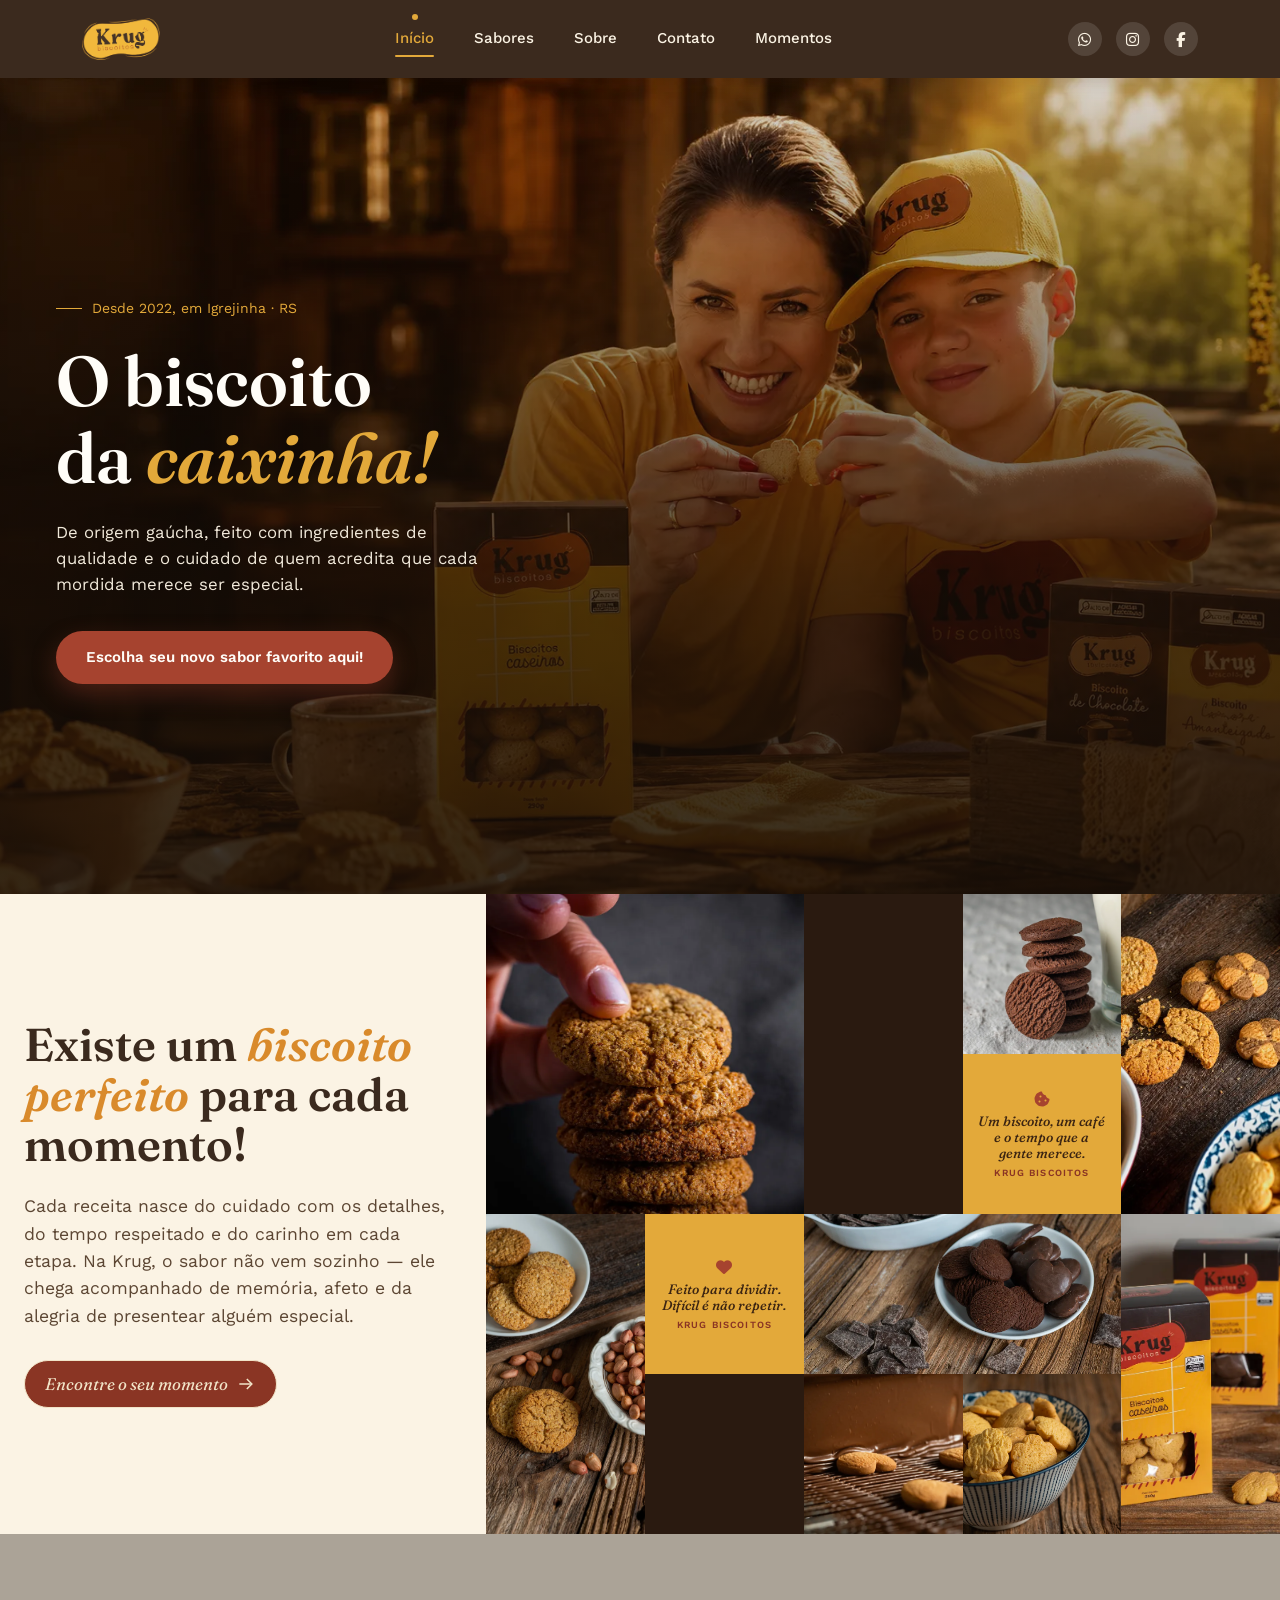
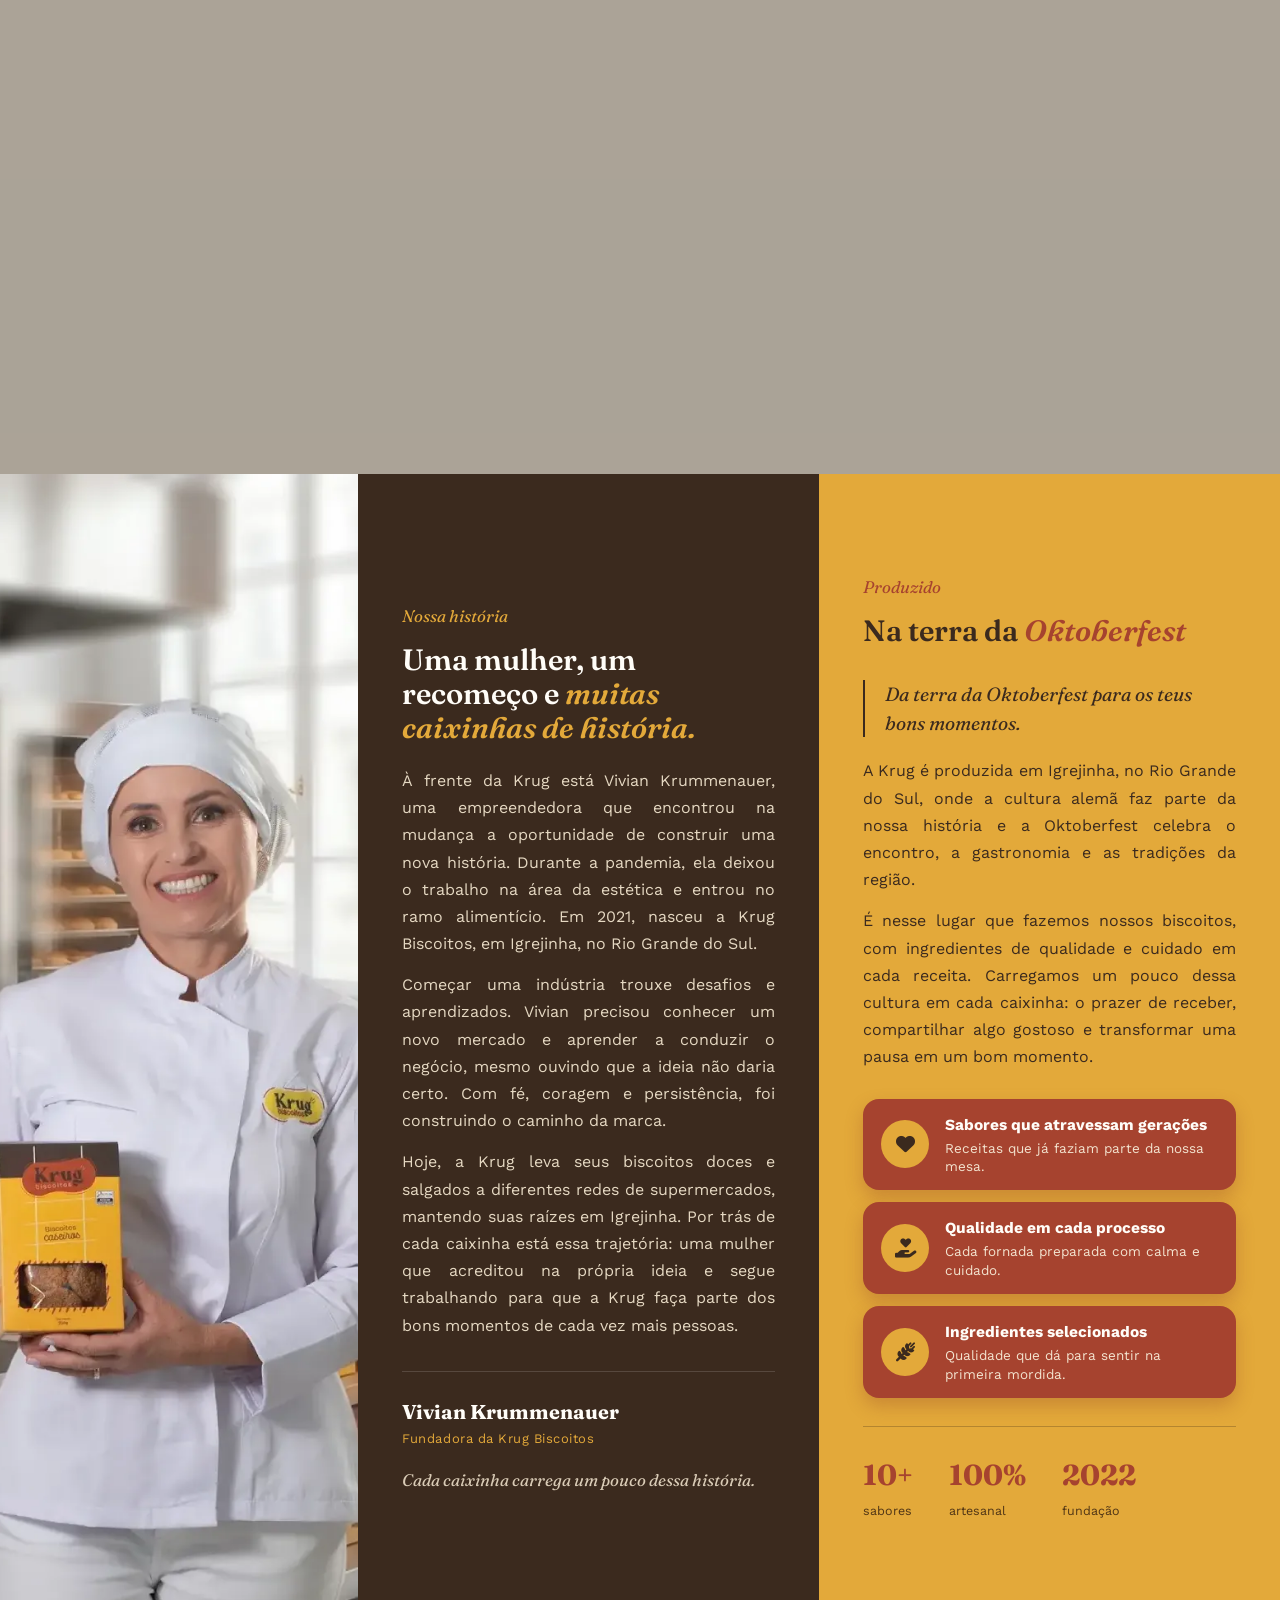
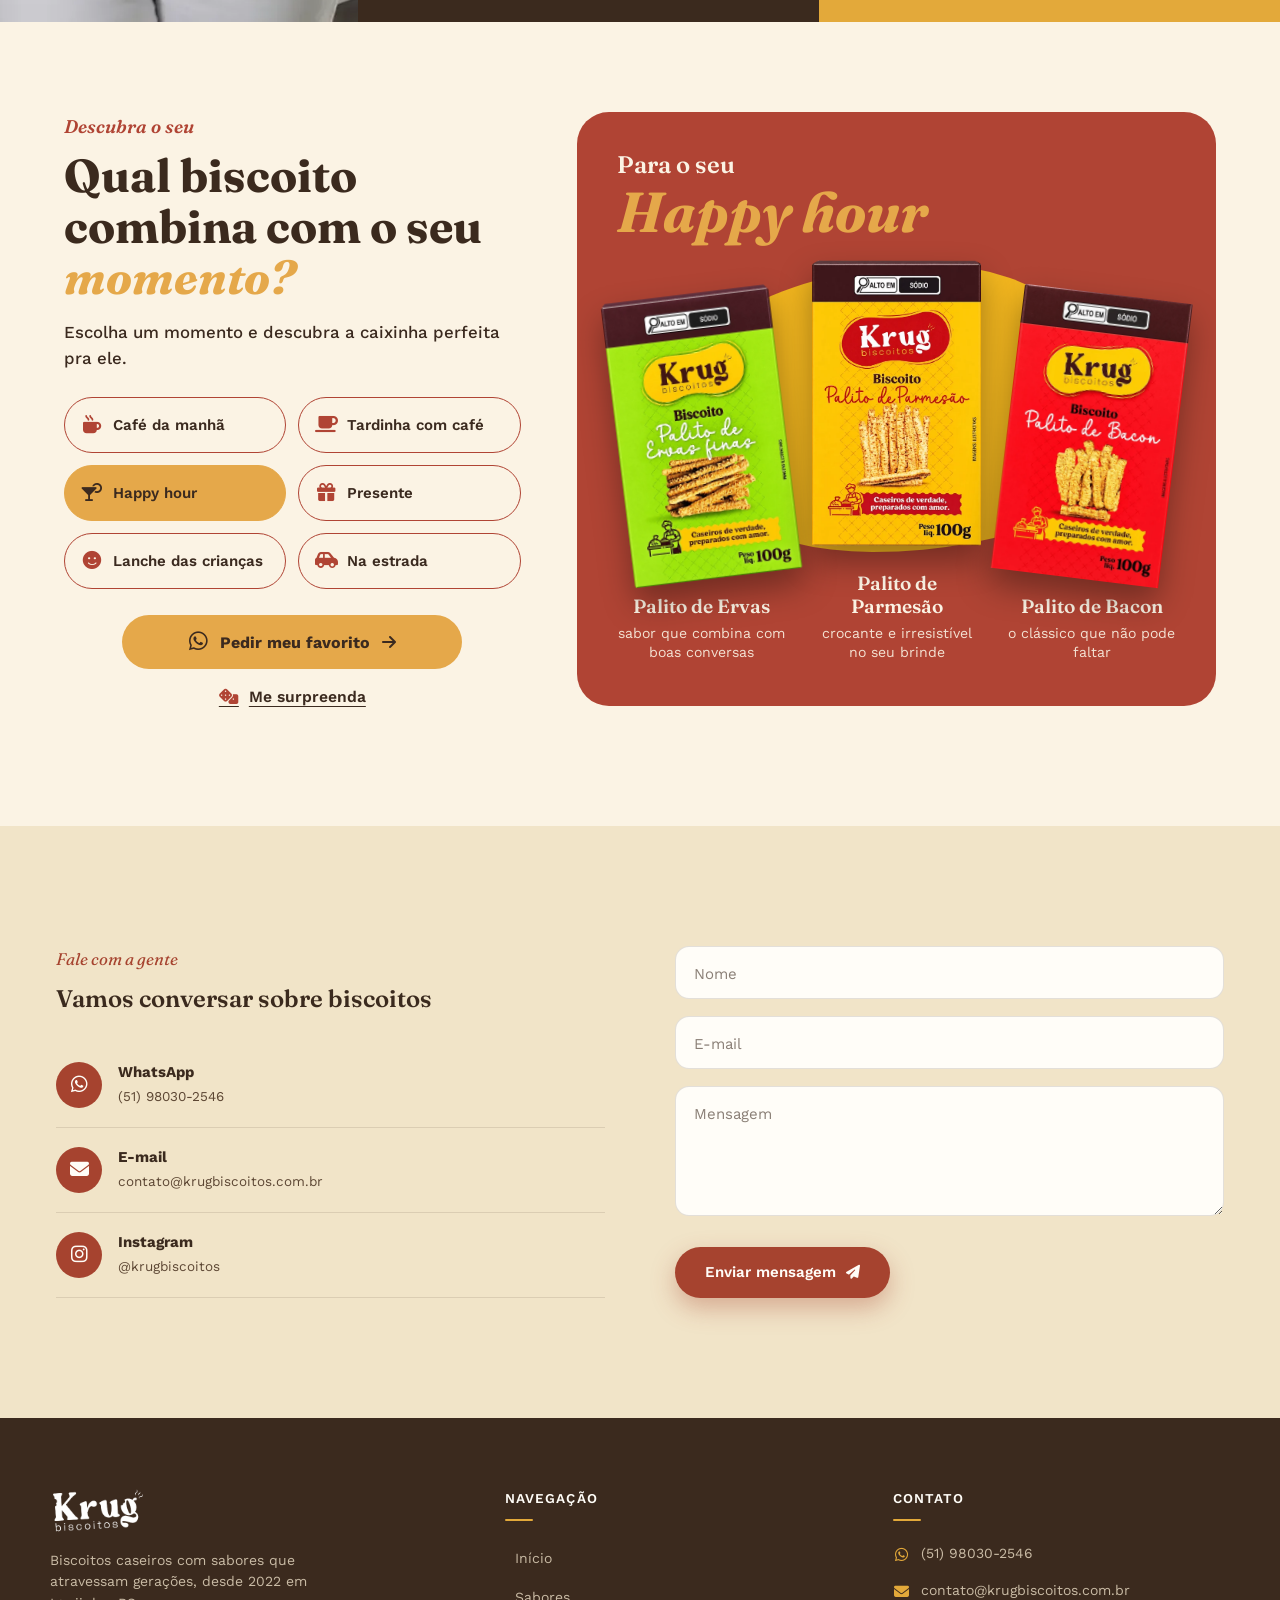
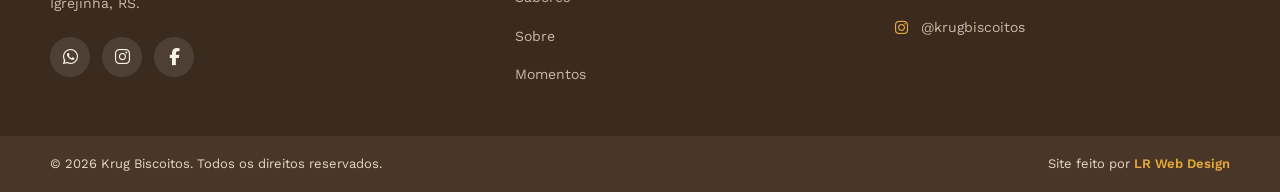
==== commit 06e66602: "novos ajustes" ====
--- a/index.html
+++ b/index.html
@@ -1,372 +1,590 @@
-<!DOCTYPE html>
+<!doctype html>
 <html lang="pt-BR">
-<head>
-<meta charset="UTF-8">
-<meta name="viewport" content="width=device-width, initial-scale=1.0">
-<title>Krug Biscoitos | Biscoitos caseiros feitos com carinho</title>
-<link rel="icon" href="imagens/favicon/favicon.ico" sizes="any">
-<link rel="icon" type="image/png" sizes="32x32" href="imagens/favicon_io/favicon-32x32.png">
-<link rel="icon" type="image/png" sizes="16x16" href="imagens/favicon_io/favicon-16x16.png">
-<link rel="apple-touch-icon" sizes="180x180" href="imagens/favicon_io/apple-touch-icon.png">
-<meta name="theme-color" content="#3b2a1e">
-<meta name="description" content="Biscoitos artesanais Krug, desde 2022 levando sabor e tradição para dentro das casas e corações.">
-<link rel="stylesheet" href="css/style.css">
-<link rel="stylesheet" href="https://cdnjs.cloudflare.com/ajax/libs/font-awesome/6.5.1/css/all.min.css">
-</head>
-<body>
-
-<header class="site-header">
-  <div class="wrap">
-    <a href="index.html" class="brand"><img src="assets/logo-krug.png" alt="Krug Biscoitos"></a>
-    <nav class="main-nav">
-      <ul>
-        <li><a href="index.html">Início</a></li>
-        <li><a href="sabores.html">Sabores</a></li>
-        <li><a href="#sobre">Sobre</a></li>
-        <li><a href="#contato">Contato</a></li>
-        <li><a href="#seu-momento">Momentos</a></li>
-      </ul>
-    </nav>
-      <div class="social-links">
-        <a href="https://wa.me/5551980302546" aria-label="WhatsApp" target="_blank" rel="noopener"> <i class="fa-brands fa-whatsapp"></i></a>
-        <a href="https://www.instagram.com/krugbiscoitos/" aria-label="Instagram" target="_blank" rel="noopener"><i class="fa-brands fa-instagram"></i></a>
-        <a href="SEU_LINK_FACEBOOK" aria-label="Facebook" target="_blank">
-          <i class="fa-brands fa-facebook-f"></i>
+  <head>
+    <meta charset="UTF-8" />
+    <meta name="viewport" content="width=device-width, initial-scale=1.0" />
+    <title>Krug Biscoitos | Biscoitos caseiros feitos com carinho</title>
+    <link rel="icon" href="imagens/favicon/favicon.ico" sizes="any" />
+    <link
+      rel="icon"
+      type="image/png"
+      sizes="32x32"
+      href="imagens/favicon_io/favicon-32x32.png"
+    />
+    <link
+      rel="icon"
+      type="image/png"
+      sizes="16x16"
+      href="imagens/favicon_io/favicon-16x16.png"
+    />
+    <link
+      rel="apple-touch-icon"
+      sizes="180x180"
+      href="imagens/favicon_io/apple-touch-icon.png"
+    />
+    <meta name="theme-color" content="#3b2a1e" />
+    <meta
+      name="description"
+      content="Biscoitos artesanais Krug, desde 2022 levando sabor e tradição para dentro das casas e corações."
+    />
+    <link rel="stylesheet" href="css/style.css" />
+    <link
+      rel="stylesheet"
+      href="https://cdnjs.cloudflare.com/ajax/libs/font-awesome/6.5.1/css/all.min.css"
+    />
+  </head>
+  <body>
+    <header class="site-header">
+      <div class="wrap">
+        <a href="/" class="brand"
+          ><img src="imagens/logos/logo-krug.png" alt="Krug Biscoitos"
+        /></a>
+        <nav class="main-nav">
+          <ul>
+            <li><a href="/">Início</a></li>
+            <li><a href="sabores.html">Sabores</a></li>
+            <li><a href="#sobre">Sobre</a></li>
+            <li><a href="#contato">Contato</a></li>
+            <li><a href="#seu-momento">Momentos</a></li>
+          </ul>
+        </nav>
+        <div class="social-links">
+          <a
+            href="https://wa.me/5551980302546"
+            aria-label="WhatsApp"
+            target="_blank"
+            rel="noopener"
+          >
+            <i class="fa-brands fa-whatsapp"></i
+          ></a>
+          <a
+            href="https://www.instagram.com/krugbiscoitos/"
+            aria-label="Instagram"
+            target="_blank"
+            rel="noopener"
+            ><i class="fa-brands fa-instagram"></i
+          ></a>
+          <a href="SEU_LINK_FACEBOOK" aria-label="Facebook" target="_blank">
+            <i class="fa-brands fa-facebook-f"></i>
+          </a>
+        </div>
+        <button
+          class="nav-toggle"
+          aria-label="Abrir menu"
+          aria-expanded="false"
+        >
+          <span></span><span></span><span></span>
+        </button>
+      </div>
+      <nav class="mobile-nav">
+        <ul>
+          <li><a href="/">Início</a></li>
+          <li><a href="sabores.html">Sabores</a></li>
+          <li><a href="#sobre">Sobre</a></li>
+          <li><a href="#contato">Contato</a></li>
+          <li><a href="#seu-momento">Momentos</a></li>
+        </ul>
+      </nav>
+    </header>
+
+    <!-- HERO -->
+    <section class="hero">
+      <div class="hero-content">
+        <span class="hero-badge">Desde 2022, em Igrejinha · RS</span>
+        <h1>O biscoito<br />da <em>caixinha!</em></h1>
+        <p>
+          De origem gaúcha, feito com ingredientes de qualidade e o cuidado de
+          quem acredita que cada mordida merece ser especial.
+        </p>
+        <a href="sabores.html" class="btn btn-primary btn-hero"
+          >Escolha seu novo sabor favorito aqui!</a
+        >
+      </div>
+    </section>
+
+    <!-- GALERIA: EXISTE UM BISCOITO PERFEITO -->
+    <section class="momentos" id="momentos">
+      <div class="momentos-text-wrap">
+        <div class="momentos-text reveal">
+          <h2>
+            Existe um <span class="destaque">biscoito perfeito</span> para cada
+            momento!
+          </h2>
+          <p>
+            Cada receita nasce do cuidado com os detalhes, do tempo respeitado e
+            do carinho em cada etapa. Na Krug, o sabor não vem sozinho — ele
+            chega acompanhado de memória, afeto e da alegria de presentear
+            alguém especial.
+          </p>
+          <a href="#momentos-galeria" class="scroll-hint">
+            Encontre o seu momento
+            <svg
+              viewBox="0 0 24 24"
+              fill="none"
+              stroke="currentColor"
+              stroke-width="1.8"
+            >
+              <path d="M12 4v15" />
+              <path d="m6 13 6 6 6-6" />
+            </svg>
+          </a>
+        </div>
+      </div>
+
+      <div class="momentos-gallery reveal" id="momentos-galeria">
+        <div class="ph-photo g1">
+          <img
+            src="imagens/imagens/biscoito-2.webp"
+            alt="Biscoitos Krug em um momento especial"
+          />
+          <div class="overlay"><span>Um toque especial</span></div>
+        </div>
+
+        <div class="ph-photo g2">
+          <video
+            src="imagens/videos/video3.mp4"
+            autoplay
+            muted
+            loop
+            playsinline
+            disablepictureinpicture
+            controlslist="nodownload noremoteplayback"
+          ></video>
+        </div>
+
+        <div class="ph-photo g3">
+          <img
+            src="imagens/imagens/galeria-3.webp"
+            alt="Biscoitos Krug para o café da manhã"
+          />
+          <div class="overlay"><span>Café da manhã</span></div>
+        </div>
+
+        <div class="ph-photo g4">
+          <img
+            src="imagens/imagens/galeria-5.webp"
+            alt="Biscoitos Krug na tardinha com café"
+          />
+          <div class="overlay"><span>Tardinha com café</span></div>
+        </div>
+
+        <div class="ph-photo g5 frase-card">
+          <i class="fa-solid fa-cookie-bite"></i>
+          <p>Um biscoito, um café e o tempo que a gente merece.</p>
+          <span>Krug Biscoitos</span>
+        </div>
+
+        <div class="ph-photo g6">
+          <img
+            src="imagens/imagens/galeria-6.webp"
+            alt="Palitos salgados Krug para a happy hour"
+          />
+          <div class="overlay"><span>Happy hour</span></div>
+        </div>
+
+        <div class="ph-photo g7 frase-card">
+          <i class="fa-solid fa-heart"></i>
+          <p>Feito para dividir. Difícil é não repetir.</p>
+          <span>Krug Biscoitos</span>
+        </div>
+
+        <div class="ph-photo g8">
+          <img
+            src="imagens/imagens/biscoito-4.webp"
+            alt="Biscoitos Krug para presentear"
+          />
+          <div class="overlay"><span>Pra presentear</span></div>
+        </div>
+
+        <div class="ph-photo g9">
+          <img
+            src="imagens/imagens/biscoito-14.webp"
+            alt="Biscoitos Krug para o lanche das crianças"
+          />
+          <div class="overlay"><span>Lanche das crianças</span></div>
+        </div>
+
+        <div class="ph-photo g10">
+          <video
+            src="imagens/videos/video4.mp4"
+            autoplay
+            muted
+            loop
+            playsinline
+            disablepictureinpicture
+            controlslist="nodownload noremoteplayback"
+          ></video>
+        </div>
+
+        <div class="ph-photo g11">
+          <img
+            src="imagens/imagens/galeria-11.webp"
+            alt="Biscoitos Krug para uma pausa especial"
+          />
+          <div class="overlay"><span>Uma pausa merecida</span></div>
+        </div>
+
+        <div class="ph-photo g12">
+          <img
+            src="imagens/imagens/biscoito-10.webp"
+            alt="Biscoitos Krug para dividir com quem você gosta"
+          />
+          <div class="overlay"><span>Pra dividir</span></div>
+        </div>
+      </div>
+    </section>
+
+    <!-- PARALLAX QUOTE -->
+    <section
+      class="quote-parallax"
+      aria-label="Conheça nossas linhas de biscoitos"
+    >
+      <div class="linhas-botoes reveal">
+        <a href="sabores.html#doces" class="linha-btn linha-doces">
+          <span class="linha-icone"
+            ><i class="fa-solid fa-cookie-bite"></i
+          ></span>
+          <span class="linha-texto">
+            <small>Conheça a linha de</small>
+            <strong>Doces</strong>
+          </span>
+          <i class="fa-solid fa-arrow-right linha-seta"></i>
         </a>
-    </div>
-    <button class="nav-toggle" aria-label="Abrir menu" aria-expanded="false">
-      <span></span><span></span><span></span>
-    </button>
-  </div>
-  <nav class="mobile-nav">
-    <ul>
-      <li><a href="index.html">Início</a></li>
-      <li><a href="sabores.html">Sabores</a></li>
-      <li><a href="#sobre">Sobre</a></li>
-      <li><a href="#contato">Contato</a></li>
-      <li><a href="#seu-momento">Momentos</a></li>
-    </ul>
-  </nav>
-</header>
-
-<!-- HERO -->
-<section class="hero">
-  <div class="hero-content">
-    <span class="hero-badge">Desde 2022, em Igrejinha · RS</span>
-    <h1>O biscoito<br>da <em>caixinha!</em></h1>
-    <p>De origem gaúcha, feito com ingredientes de qualidade e o cuidado de quem acredita que cada mordida merece ser especial.</p>
-    <a href="sabores.html" class="btn btn-primary btn-hero">Escolha seu novo sabor favorito aqui!</a>
-  </div>
-</section>
-
-<!-- GALERIA: EXISTE UM BISCOITO PERFEITO -->
-<section class="momentos" id="momentos">
-  <div class="momentos-text-wrap">
-    <div class="momentos-text reveal">
-  <h2>Existe um <span class="destaque">biscoito perfeito</span> para cada momento!</h2>
-  <p>Cada receita nasce do cuidado com os detalhes, do tempo respeitado e do carinho em cada etapa. Na Krug, o sabor não vem sozinho — ele chega acompanhado de memória, afeto e da alegria de presentear alguém especial.</p>
-  <a href="#momentos-galeria" class="scroll-hint">
-    Encontre o seu momento
-    <svg viewBox="0 0 24 24" fill="none" stroke="currentColor" stroke-width="1.8"><path d="M12 4v15"/><path d="m6 13 6 6 6-6"/></svg>
-  </a>
-</div>
-  </div>
-  
-    <div class="momentos-gallery reveal" id="momentos-galeria">
-      <div class="ph-photo g1">
-        <img src="imagens/imagens/biscoito-2.jpeg" alt="Biscoitos Krug em um momento especial">
-        <div class="overlay"><span>Um toque especial</span></div>
-      </div>
-
-      <div class="ph-photo g2">
-            <video
-            src="imagens/videos/video3.mp4"
-            autoplay muted loop playsinline
-            disablepictureinpicture
-            controlslist="nodownload noremoteplayback">
-            </video>
-      </div>
-
-      <div class="ph-photo g3">
-        <img src="imagens/imagens/galeria-3.jpeg" alt="Biscoitos Krug para o café da manhã">
-        <div class="overlay"><span>Café da manhã</span></div>
-      </div>
-
-      <div class="ph-photo g4">
-        <img src="imagens/imagens/galeria-5.webp" alt="Biscoitos Krug na tardinha com café">
-        <div class="overlay"><span>Tardinha com café</span></div>
-      </div>
-
-      <div class="ph-photo g5 frase-card">
-      <i class="fa-solid fa-cookie-bite"></i>
-      <p>Um biscoito, um café e o tempo que a gente merece.</p>
-      <span>Krug Biscoitos</span>
-     </div>
-
-      <div class="ph-photo g6">
-        <img src="imagens/imagens/galeria-6.jpeg" alt="Palitos salgados Krug para a happy hour">
-        <div class="overlay"><span>Happy hour</span></div>
-      </div>
-
-      <div class="ph-photo g7 frase-card">
-      <i class="fa-solid fa-heart"></i>
-      <p>Feito para dividir. Difícil é não repetir.</p>
-      <span>Krug Biscoitos</span>
-      </div>
-
-      <div class="ph-photo g8">
-        <img src="imagens/imagens/biscoito-4.jpeg" alt="Biscoitos Krug para presentear">
-        <div class="overlay"><span>Pra presentear</span></div>
-      </div>
-
-     <div class="ph-photo g9">
-      <img src="imagens/imagens/biscoito-14.PNG" alt="Biscoitos Krug para o lanche das crianças">
-      <div class="overlay"><span>Lanche das crianças</span></div>
-    </div>
-
-      <div class="ph-photo g10">
-            <video
-            src="imagens/videos/video4.mp4"
-            autoplay muted loop playsinline
-            disablepictureinpicture
-            controlslist="nodownload noremoteplayback">
-            </video>
-      </div>
-
-      <div class="ph-photo g11">
-        <img src="imagens/imagens/galeria-11.webp" alt="Biscoitos Krug para uma pausa especial">
-        <div class="overlay"><span>Uma pausa merecida</span></div>
-      </div>
-
-      <div class="ph-photo g12">
-        <img src="imagens/imagens/biscoito-10.jpeg" alt="Biscoitos Krug para dividir com quem você gosta">
-        <div class="overlay"><span>Pra dividir</span></div>
-      </div>
-
-    </div>
-</section>
-
-<!-- PARALLAX QUOTE -->
-<section class="quote-parallax" aria-label="Conheça nossas linhas de biscoitos">
-  <div class="linhas-botoes reveal">
-
-    <a href="sabores.html#doces" class="linha-btn linha-doces">
-      <span class="linha-icone"><i class="fa-solid fa-cookie-bite"></i></span>
-      <span class="linha-texto">
-        <small>Conheça a linha de</small>
-        <strong>Doces</strong>
-      </span>
-      <i class="fa-solid fa-arrow-right linha-seta"></i>
-    </a>
-
-    <a href="sabores.html#palitos" class="linha-btn linha-palitos">
-      <span class="linha-icone"><i class="fa-solid fa-wheat-awn"></i></span>
-      <span class="linha-texto">
-        <small>Conheça a linha de</small>
-        <strong>Palitos salgados</strong>
-      </span>
-      <i class="fa-solid fa-arrow-right linha-seta"></i>
-    </a>
-
-  </div>
-</section>
-
-<!-- SOBRE -->
-<section class="sobre" id="sobre">
-
-  <img src="imagens/imagens/vivian-1.webp" alt="Vivian na cozinha preparando os biscoitos" class="sobre-photo reveal">
-
-  <!-- COLUNA DO MEIO: FUNDADORA -->
-  <div class="sobre-fundadora reveal">
-    <p class="eyebrow">Nossa história</p>
-    <h2>Uma mulher, um recomeço e <em>muitas caixinhas de história.</em></h2>
-
-    <div class="sobre-fundadora-texto">
-      <p>À frente da Krug está Vivian Krummenauer, uma empreendedora que encontrou na mudança a oportunidade de construir uma nova história. Durante a pandemia, ela deixou o trabalho na área da estética e entrou no ramo alimentício. Em 2021, nasceu a Krug Biscoitos, em Igrejinha, no Rio Grande do Sul.</p>
-      <p>Começar uma indústria trouxe desafios e aprendizados. Vivian precisou conhecer um novo mercado e aprender a conduzir o negócio, mesmo ouvindo que a ideia não daria certo. Com fé, coragem e persistência, foi construindo o caminho da marca.</p>
-      <p>Hoje, a Krug leva seus biscoitos doces e salgados a diferentes redes de supermercados, mantendo suas raízes em Igrejinha. Por trás de cada caixinha está essa trajetória: uma mulher que acreditou na própria ideia e segue trabalhando para que a Krug faça parte dos bons momentos de cada vez mais pessoas.</p>
-    </div>
-
-    <div class="sobre-assinatura">
-      <strong>Vivian Krummenauer</strong>
-      <span>Fundadora da Krug Biscoitos</span>
-      <p class="sobre-assinatura-frase">Cada caixinha carrega um pouco dessa história.</p>
-    </div>
-  </div>
-
-  <!-- COLUNA DA DIREITA: OKTOBERFEST -->
-  <div class="sobre-oktober reveal">
-    <p class="eyebrow">Produzido</p>
-    <h2>Na terra da <em>Oktoberfest</em></h2>
-
-    <blockquote>
-      Da terra da Oktoberfest para os teus bons momentos.
-    </blockquote>
-
-    <p class="sobre-body">
-      A Krug é produzida em Igrejinha, no Rio Grande do Sul, onde a cultura alemã faz parte da nossa história e a Oktoberfest celebra o encontro, a gastronomia e as tradições da região.
-    </p>
-    <p class="sobre-body">
-      É nesse lugar que fazemos nossos biscoitos, com ingredientes de qualidade e cuidado em cada receita. Carregamos um pouco dessa cultura em cada caixinha: o prazer de receber, compartilhar algo gostoso e transformar uma pausa em um bom momento.
-    </p>
-
-    <ul class="sobre-pilares">
-      <li>
-        <span class="pilar-icon"><i class="fa-solid fa-heart"></i></span>
-        <strong>Sabores que atravessam gerações</strong>
-        <span>Receitas que já faziam parte da nossa mesa.</span>
-      </li>
-      <li>
-        <span class="pilar-icon"><i class="fa-solid fa-hand-holding-heart"></i></span>
-        <strong>Qualidade em cada processo</strong>
-        <span>Cada fornada preparada com calma e cuidado.</span>
-      </li>
-      <li>
-        <span class="pilar-icon"><i class="fa-solid fa-wheat-awn"></i></span>
-        <strong>Ingredientes selecionados</strong>
-        <span>Qualidade que dá para sentir na primeira mordida.</span>
-      </li>
-    </ul>
-
-    <div class="sobre-stats">
-      <div><strong>10+</strong><span>sabores</span></div>
-      <div><strong>100%</strong><span>artesanal</span></div>
-      <div><strong>2022</strong><span>fundação</span></div>
-    </div>
-  </div>
-
-</section>
-
-<!-- QUAL BISCOITO COMBINA COM O SEU MOMENTO -->
-<section class="combina" id="seu-momento">
-  <div class="combina__wrap">
-
-    <div class="combina__left">
-      <p class="combina__eyebrow">Descubra o seu</p>
-      <h2 class="combina__title">Qual biscoito combina com o seu <em>momento?</em></h2>
-      <p class="combina__text">Escolha um momento e descubra a caixinha perfeita pra ele.</p>
-
-      <div class="combina__buttons">
-        <button type="button" class="momento-btn" data-momento="cafe" aria-pressed="false">
-          <i class="fa-solid fa-mug-hot"></i><span>Café da manhã</span>
-        </button>
-        <button type="button" class="momento-btn" data-momento="tarde" aria-pressed="false">
-          <i class="fa-solid fa-mug-saucer"></i><span>Tardinha com café</span>
-        </button>
-        <button type="button" class="momento-btn is-active" data-momento="happy" aria-pressed="true">
-          <i class="fa-solid fa-martini-glass-citrus"></i><span>Happy hour</span>
-        </button>
-        <button type="button" class="momento-btn" data-momento="presente" aria-pressed="false">
-          <i class="fa-solid fa-gift"></i><span>Presente</span>
-        </button>
-        <button type="button" class="momento-btn" data-momento="criancas" aria-pressed="false">
-          <i class="fa-solid fa-face-smile"></i><span>Lanche das crianças</span>
-        </button>
-        <button type="button" class="momento-btn" data-momento="estrada" aria-pressed="false">
-          <i class="fa-solid fa-car-side"></i><span>Na estrada</span>
-        </button>
-      </div>
-
-      <a class="combina__cta" id="momentosCta" href="https://wa.me/5551980302546" target="_blank" rel="noopener">
-        <i class="fa-brands fa-whatsapp"></i> Pedir meu favorito <i class="fa-solid fa-arrow-right"></i>
-      </a>
-
-      <button type="button" class="combina__surprise" id="momentosSurpresa">
-        <i class="fa-solid fa-dice"></i><span>Me surpreenda</span>
-      </button>
-    </div>
-
-    <div class="combina__panel" aria-live="polite">
-      <p class="combina__for">Para o seu</p>
-      <h3 class="combina__name" id="momentoNome">Happy hour</h3>
-      <div class="combina__stage" id="momentoStage"></div>
-    </div>
-
-  </div>
-</section>
-
-<!-- CONTATO -->
-<section class="contato" id="contato">
-  <div class="wrap">
-    <div class="contato-info reveal">
-      <p class="eyebrow">Fale com a gente</p>
-      <h2 style="margin-bottom: 30px;">Vamos conversar sobre biscoitos</h2>
-      <a class="canal" href="https://wa.me/5551980302546?text=Ol%C3%A1!%20Vim%20pelo%20site%20e%20gostaria%20de%20saber%20mais%20sobre%20os%20biscoitos%20Krug." target="_blank" rel="noopener">
-  <div class="canal-icon"><i class="fa-brands fa-whatsapp"></i></div>
-  <div><strong>WhatsApp</strong><span>(51) 98030-2546</span></div>
-</a>
-      <a class="canal" href="mailto:contato@krugbiscoitos.com.br">
-  <div class="canal-icon"><i class="fa-solid fa-envelope"></i></div>
-  <div><strong>E-mail</strong><span>contato@krugbiscoitos.com.br</span></div>
-</a>
-<a class="canal" href="https://www.instagram.com/krugbiscoitos/" target="_blank" rel="noopener">
-  <div class="canal-icon"><i class="fa-brands fa-instagram"></i></div>
-  <div><strong>Instagram</strong><span>@krugbiscoitos</span></div>
-</a>
-    </div>
-    <form class="contato-form" onsubmit="return false;">
-      <div class="form-group">
-        <input id="nome" type="text" placeholder=" ">
-        <label for="nome">Nome</label>
-      </div>
-      <div class="form-group">
-        <input id="email" type="email" placeholder=" ">
-        <label for="email">E-mail</label>
-      </div>
-      <div class="form-group">
-        <textarea id="msg" placeholder=" "></textarea>
-        <label for="msg">Mensagem</label>
-      </div>
-      <button type="submit" class="btn btn-primary">
-        Enviar mensagem <i class="fa-solid fa-paper-plane"></i>
-      </button>
-    </form>
-  </div>
-</section>
-<footer>
-  <!-- Faixa de chamada -->
-
-  <div class="wrap footer-top">
-    <div class="footer-brand">
-      <img src="imagens/logos/krug.png" alt="Krug Biscoitos">
-      <p>Biscoitos caseiros com sabores que atravessam gerações, desde 2022 em Igrejinha, RS.</p>
-      <div class="footer-social">
-        <!-- use os mesmos links do cabeçalho -->
-        <a href="https://wa.me/5551980302546" target="_blank" rel="noopener" aria-label="WhatsApp"><i class="fa-brands fa-whatsapp"></i></a>
-        <a href="https://www.instagram.com/krugbiscoitos/" target="_blank" rel="noopener" aria-label="Instagram"><i class="fa-brands fa-instagram"></i></a>
-        <a href="#" target="_blank" rel="noopener" aria-label="Facebook"><i class="fa-brands fa-facebook-f"></i></a>
-      </div>
-    </div>
-
-    <div class="footer-col footer-nav">
-      <h4>Navegação</h4>
-      <ul>
-        <li><a href="index.html">Início</a></li>
-        <li><a href="sabores.html">Sabores</a></li>
-        <li><a href="index.html#sobre">Sobre</a></li>
-        <li><a href="index.html#seu-momento">Momentos</a></li>
-      </ul>
-    </div>
-
-    <div class="footer-col">
-      <h4>Contato</h4>
-      <ul>
-        <li><a href="https://wa.me/5551980302546?text=Ol%C3%A1!%20Vim%20pelo%20site%20e%20gostaria%20de%20saber%20mais%20sobre%20os%20biscoitos%20Krug." target="_blank" rel="noopener"><i class="fa-brands fa-whatsapp"></i>(51) 98030-2546</a></li>
-        <li><a href="mailto:contato@krugbiscoitos.com.br"><i class="fa-solid fa-envelope"></i>contato@krugbiscoitos.com.br</a></li>
-        <li><a href="https://www.instagram.com/krugbiscoitos/" target="_blank" rel="noopener"><i class="fa-brands fa-instagram"></i>@krugbiscoitos</a></li>
-      </ul>
-    </div>
-  </div>
-
-  <!-- Última linha com fundo próprio -->
-  <div class="footer-bar">
-    <div class="wrap footer-bottom">
-      <span>&copy; 2026 Krug Biscoitos. Todos os direitos reservados.</span>
-      <span>Site feito por <a href="https://lrwebdesign.com.br" target="_blank" rel="noopener">LR Web Design</a></span>
-    </div>
-  </div>
-</footer>
-
-<script src="js/main.js"></script>
-</body>
-</html>+
+        <a href="sabores.html#palitos" class="linha-btn linha-palitos">
+          <span class="linha-icone"><i class="fa-solid fa-wheat-awn"></i></span>
+          <span class="linha-texto">
+            <small>Conheça a linha de</small>
+            <strong>Palitos salgados</strong>
+          </span>
+          <i class="fa-solid fa-arrow-right linha-seta"></i>
+        </a>
+      </div>
+    </section>
+
+    <!-- SOBRE -->
+    <section class="sobre" id="sobre">
+      <img
+        src="imagens/imagens/vivian-1.webp"
+        alt="Vivian na cozinha preparando os biscoitos"
+        class="sobre-photo reveal"
+      />
+
+      <!-- COLUNA DO MEIO: FUNDADORA -->
+      <div class="sobre-fundadora reveal">
+        <p class="eyebrow">Nossa história</p>
+        <h2>
+          Uma mulher, um recomeço e <em>muitas caixinhas de história.</em>
+        </h2>
+
+        <div class="sobre-fundadora-texto">
+          <p>
+            À frente da Krug está Vivian Krummenauer, uma empreendedora que
+            encontrou na mudança a oportunidade de construir uma nova história.
+            Durante a pandemia, ela deixou o trabalho na área da estética e
+            entrou no ramo alimentício. Em 2021, nasceu a Krug Biscoitos, em
+            Igrejinha, no Rio Grande do Sul.
+          </p>
+          <p>
+            Começar uma indústria trouxe desafios e aprendizados. Vivian
+            precisou conhecer um novo mercado e aprender a conduzir o negócio,
+            mesmo ouvindo que a ideia não daria certo. Com fé, coragem e
+            persistência, foi construindo o caminho da marca.
+          </p>
+          <p>
+            Hoje, a Krug leva seus biscoitos doces e salgados a diferentes redes
+            de supermercados, mantendo suas raízes em Igrejinha. Por trás de
+            cada caixinha está essa trajetória: uma mulher que acreditou na
+            própria ideia e segue trabalhando para que a Krug faça parte dos
+            bons momentos de cada vez mais pessoas.
+          </p>
+        </div>
+
+        <div class="sobre-assinatura">
+          <strong>Vivian Krummenauer</strong>
+          <span>Fundadora da Krug Biscoitos</span>
+          <p class="sobre-assinatura-frase">
+            Cada caixinha carrega um pouco dessa história.
+          </p>
+        </div>
+      </div>
+
+      <!-- COLUNA DA DIREITA: OKTOBERFEST -->
+      <div class="sobre-oktober reveal">
+        <p class="eyebrow">Produzido</p>
+        <h2>Na terra da <em>Oktoberfest</em></h2>
+
+        <blockquote>
+          Da terra da Oktoberfest para os teus bons momentos.
+        </blockquote>
+
+        <p class="sobre-body">
+          A Krug é produzida em Igrejinha, no Rio Grande do Sul, onde a cultura
+          alemã faz parte da nossa história e a Oktoberfest celebra o encontro,
+          a gastronomia e as tradições da região.
+        </p>
+        <p class="sobre-body">
+          É nesse lugar que fazemos nossos biscoitos, com ingredientes de
+          qualidade e cuidado em cada receita. Carregamos um pouco dessa cultura
+          em cada caixinha: o prazer de receber, compartilhar algo gostoso e
+          transformar uma pausa em um bom momento.
+        </p>
+
+        <ul class="sobre-pilares">
+          <li>
+            <span class="pilar-icon"><i class="fa-solid fa-heart"></i></span>
+            <strong>Sabores que atravessam gerações</strong>
+            <span>Receitas que já faziam parte da nossa mesa.</span>
+          </li>
+          <li>
+            <span class="pilar-icon"
+              ><i class="fa-solid fa-hand-holding-heart"></i
+            ></span>
+            <strong>Qualidade em cada processo</strong>
+            <span>Cada fornada preparada com calma e cuidado.</span>
+          </li>
+          <li>
+            <span class="pilar-icon"
+              ><i class="fa-solid fa-wheat-awn"></i
+            ></span>
+            <strong>Ingredientes selecionados</strong>
+            <span>Qualidade que dá para sentir na primeira mordida.</span>
+          </li>
+        </ul>
+
+        <div class="sobre-stats">
+          <div><strong>10+</strong><span>sabores</span></div>
+          <div><strong>100%</strong><span>artesanal</span></div>
+          <div><strong>2022</strong><span>fundação</span></div>
+        </div>
+      </div>
+    </section>
+
+    <!-- QUAL BISCOITO COMBINA COM O SEU MOMENTO -->
+    <section class="combina" id="seu-momento">
+      <div class="combina__wrap">
+        <div class="combina__left">
+          <p class="combina__eyebrow">Descubra o seu</p>
+          <h2 class="combina__title">
+            Qual biscoito combina com o seu <em>momento?</em>
+          </h2>
+          <p class="combina__text">
+            Escolha um momento e descubra a caixinha perfeita pra ele.
+          </p>
+
+          <div class="combina__buttons">
+            <button
+              type="button"
+              class="momento-btn"
+              data-momento="cafe"
+              aria-pressed="false"
+            >
+              <i class="fa-solid fa-mug-hot"></i><span>Café da manhã</span>
+            </button>
+            <button
+              type="button"
+              class="momento-btn"
+              data-momento="tarde"
+              aria-pressed="false"
+            >
+              <i class="fa-solid fa-mug-saucer"></i
+              ><span>Tardinha com café</span>
+            </button>
+            <button
+              type="button"
+              class="momento-btn is-active"
+              data-momento="happy"
+              aria-pressed="true"
+            >
+              <i class="fa-solid fa-martini-glass-citrus"></i
+              ><span>Happy hour</span>
+            </button>
+            <button
+              type="button"
+              class="momento-btn"
+              data-momento="presente"
+              aria-pressed="false"
+            >
+              <i class="fa-solid fa-gift"></i><span>Presente</span>
+            </button>
+            <button
+              type="button"
+              class="momento-btn"
+              data-momento="criancas"
+              aria-pressed="false"
+            >
+              <i class="fa-solid fa-face-smile"></i
+              ><span>Lanche das crianças</span>
+            </button>
+            <button
+              type="button"
+              class="momento-btn"
+              data-momento="estrada"
+              aria-pressed="false"
+            >
+              <i class="fa-solid fa-car-side"></i><span>Na estrada</span>
+            </button>
+          </div>
+
+          <a
+            class="combina__cta"
+            id="momentosCta"
+            href="https://wa.me/5551980302546"
+            target="_blank"
+            rel="noopener"
+          >
+            <i class="fa-brands fa-whatsapp"></i> Pedir meu favorito
+            <i class="fa-solid fa-arrow-right"></i>
+          </a>
+
+          <button type="button" class="combina__surprise" id="momentosSurpresa">
+            <i class="fa-solid fa-dice"></i><span>Me surpreenda</span>
+          </button>
+        </div>
+
+        <div class="combina__panel" aria-live="polite">
+          <p class="combina__for">Para o seu</p>
+          <h3 class="combina__name" id="momentoNome">Happy hour</h3>
+          <div class="combina__stage" id="momentoStage"></div>
+        </div>
+      </div>
+    </section>
+
+    <!-- CONTATO -->
+    <section class="contato" id="contato">
+      <div class="wrap">
+        <div class="contato-info reveal">
+          <p class="eyebrow">Fale com a gente</p>
+          <h2 style="margin-bottom: 30px">Vamos conversar sobre biscoitos</h2>
+          <a
+            class="canal"
+            href="https://wa.me/5551980302546?text=Ol%C3%A1!%20Vim%20pelo%20site%20e%20gostaria%20de%20saber%20mais%20sobre%20os%20biscoitos%20Krug."
+            target="_blank"
+            rel="noopener"
+          >
+            <div class="canal-icon"><i class="fa-brands fa-whatsapp"></i></div>
+            <div><strong>WhatsApp</strong><span>(51) 98030-2546</span></div>
+          </a>
+          <a class="canal" href="mailto:contato@krugbiscoitos.com.br">
+            <div class="canal-icon"><i class="fa-solid fa-envelope"></i></div>
+            <div>
+              <strong>E-mail</strong><span>contato@krugbiscoitos.com.br</span>
+            </div>
+          </a>
+          <a
+            class="canal"
+            href="https://www.instagram.com/krugbiscoitos/"
+            target="_blank"
+            rel="noopener"
+          >
+            <div class="canal-icon"><i class="fa-brands fa-instagram"></i></div>
+            <div><strong>Instagram</strong><span>@krugbiscoitos</span></div>
+          </a>
+        </div>
+        <form class="contato-form" onsubmit="return false;">
+          <div class="form-group">
+            <input id="nome" type="text" placeholder=" " />
+            <label for="nome">Nome</label>
+          </div>
+          <div class="form-group">
+            <input id="email" type="email" placeholder=" " />
+            <label for="email">E-mail</label>
+          </div>
+          <div class="form-group">
+            <textarea id="msg" placeholder=" "></textarea>
+            <label for="msg">Mensagem</label>
+          </div>
+          <button type="submit" class="btn btn-primary">
+            Enviar mensagem <i class="fa-solid fa-paper-plane"></i>
+          </button>
+        </form>
+      </div>
+    </section>
+    <footer>
+      <!-- Faixa de chamada -->
+
+      <div class="wrap footer-top">
+        <div class="footer-brand">
+          <img src="imagens/logos/krug.png" alt="Krug Biscoitos" />
+          <p>
+            Biscoitos caseiros com sabores que atravessam gerações, desde 2022
+            em Igrejinha, RS.
+          </p>
+          <div class="footer-social">
+            <!-- use os mesmos links do cabeçalho -->
+            <a
+              href="https://wa.me/5551980302546"
+              target="_blank"
+              rel="noopener"
+              aria-label="WhatsApp"
+              ><i class="fa-brands fa-whatsapp"></i
+            ></a>
+            <a
+              href="https://www.instagram.com/krugbiscoitos/"
+              target="_blank"
+              rel="noopener"
+              aria-label="Instagram"
+              ><i class="fa-brands fa-instagram"></i
+            ></a>
+            <a href="#" target="_blank" rel="noopener" aria-label="Facebook"
+              ><i class="fa-brands fa-facebook-f"></i
+            ></a>
+          </div>
+        </div>
+
+        <div class="footer-col footer-nav">
+          <h4>Navegação</h4>
+          <ul>
+            <li><a href="/">Início</a></li>
+            <li><a href="sabores.html">Sabores</a></li>
+            <li><a href="/#sobre">Sobre</a></li>
+            <li><a href="/#seu-momento">Momentos</a></li>
+          </ul>
+        </div>
+
+        <div class="footer-col">
+          <h4>Contato</h4>
+          <ul>
+            <li>
+              <a
+                href="https://wa.me/5551980302546?text=Ol%C3%A1!%20Vim%20pelo%20site%20e%20gostaria%20de%20saber%20mais%20sobre%20os%20biscoitos%20Krug."
+                target="_blank"
+                rel="noopener"
+                ><i class="fa-brands fa-whatsapp"></i>(51) 98030-2546</a
+              >
+            </li>
+            <li>
+              <a href="mailto:contato@krugbiscoitos.com.br"
+                ><i class="fa-solid fa-envelope"></i
+                >contato@krugbiscoitos.com.br</a
+              >
+            </li>
+            <li>
+              <a
+                href="https://www.instagram.com/krugbiscoitos/"
+                target="_blank"
+                rel="noopener"
+                ><i class="fa-brands fa-instagram"></i>@krugbiscoitos</a
+              >
+            </li>
+          </ul>
+        </div>
+      </div>
+
+      <!-- Última linha com fundo próprio -->
+      <div class="footer-bar">
+        <div class="wrap footer-bottom">
+          <span>&copy; 2026 Krug Biscoitos. Todos os direitos reservados.</span>
+          <span
+            >Site feito por
+            <a href="https://lrwebdesign.com.br" target="_blank" rel="noopener"
+              >LR Web Design</a
+            ></span
+          >
+        </div>
+      </div>
+    </footer>
+
+    <script src="js/main.js"></script>
+  </body>
+</html>
--- a/css/style.css
+++ b/css/style.css
@@ -352,7 +352,7 @@
       rgba(20, 13, 7, 0.75) 65%,
       rgba(20, 13, 7, 0.85) 100%
     ),
-    url(../imagens/imagens/hero_krug_biscoitos.png);
+    url(../imagens/imagens/hero_krug_biscoitos.webp);
   background-position: center;
   background-size: cover;
   z-index: -1;
@@ -1668,7 +1668,7 @@
   align-items: center;
   padding: 0;
   color: var(--white);
-  background-image: url(../imagens/sabores/banner-sabores.png);
+  background-image: url(../imagens/sabores/banner-sabores.webp);
   background-position: center;
   background-size: cover;
 }
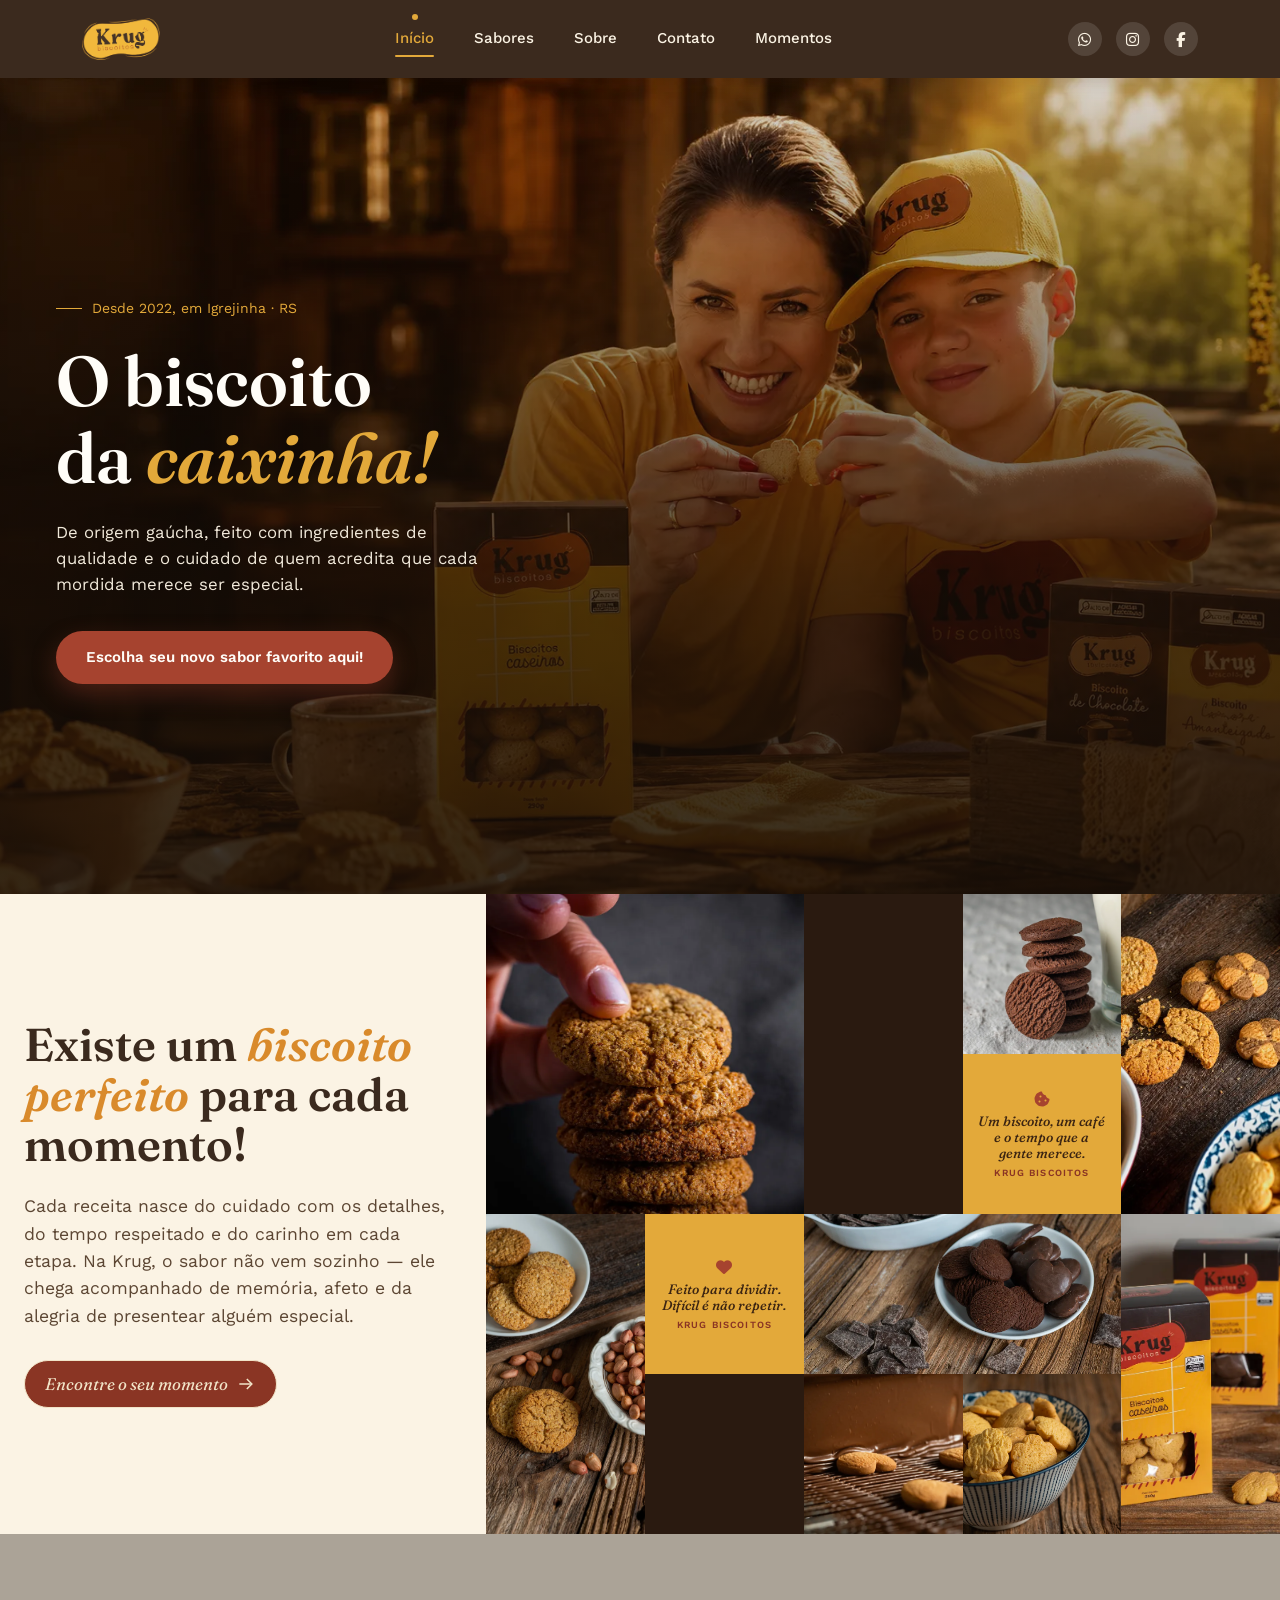
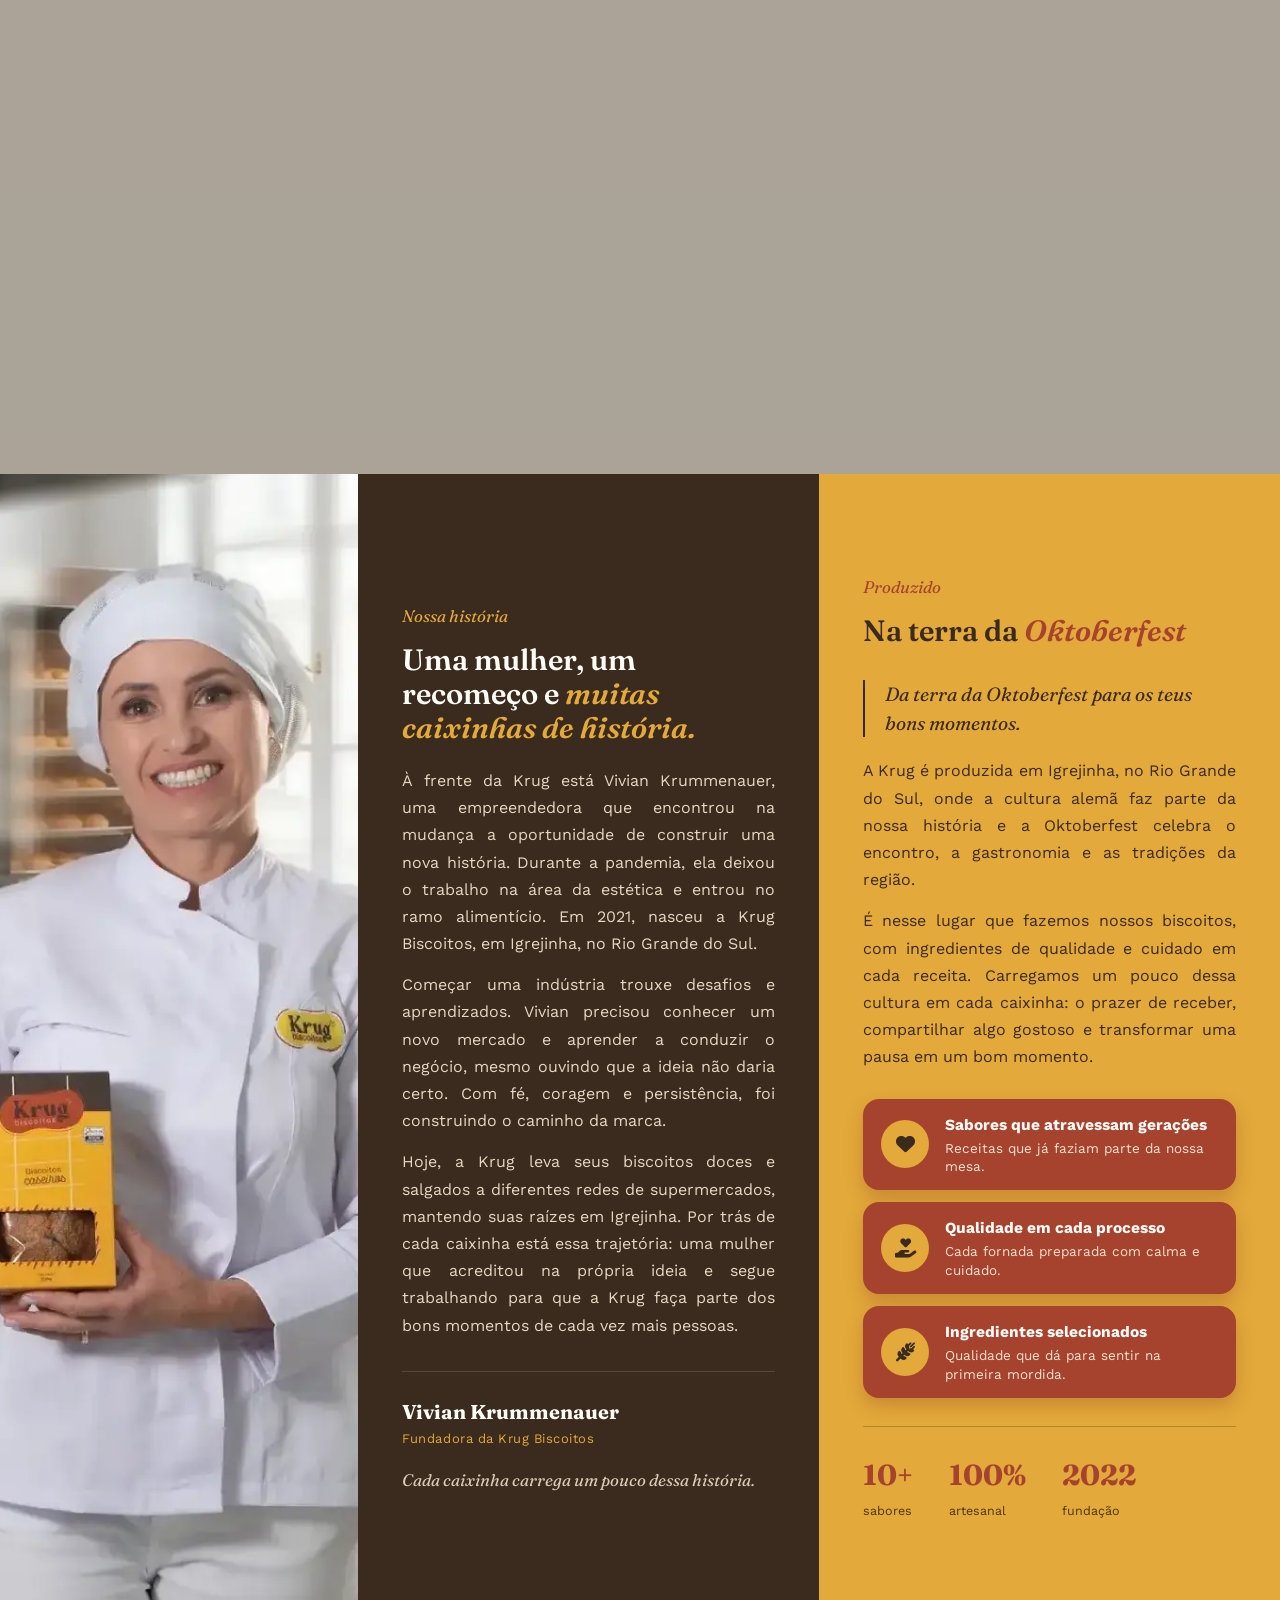
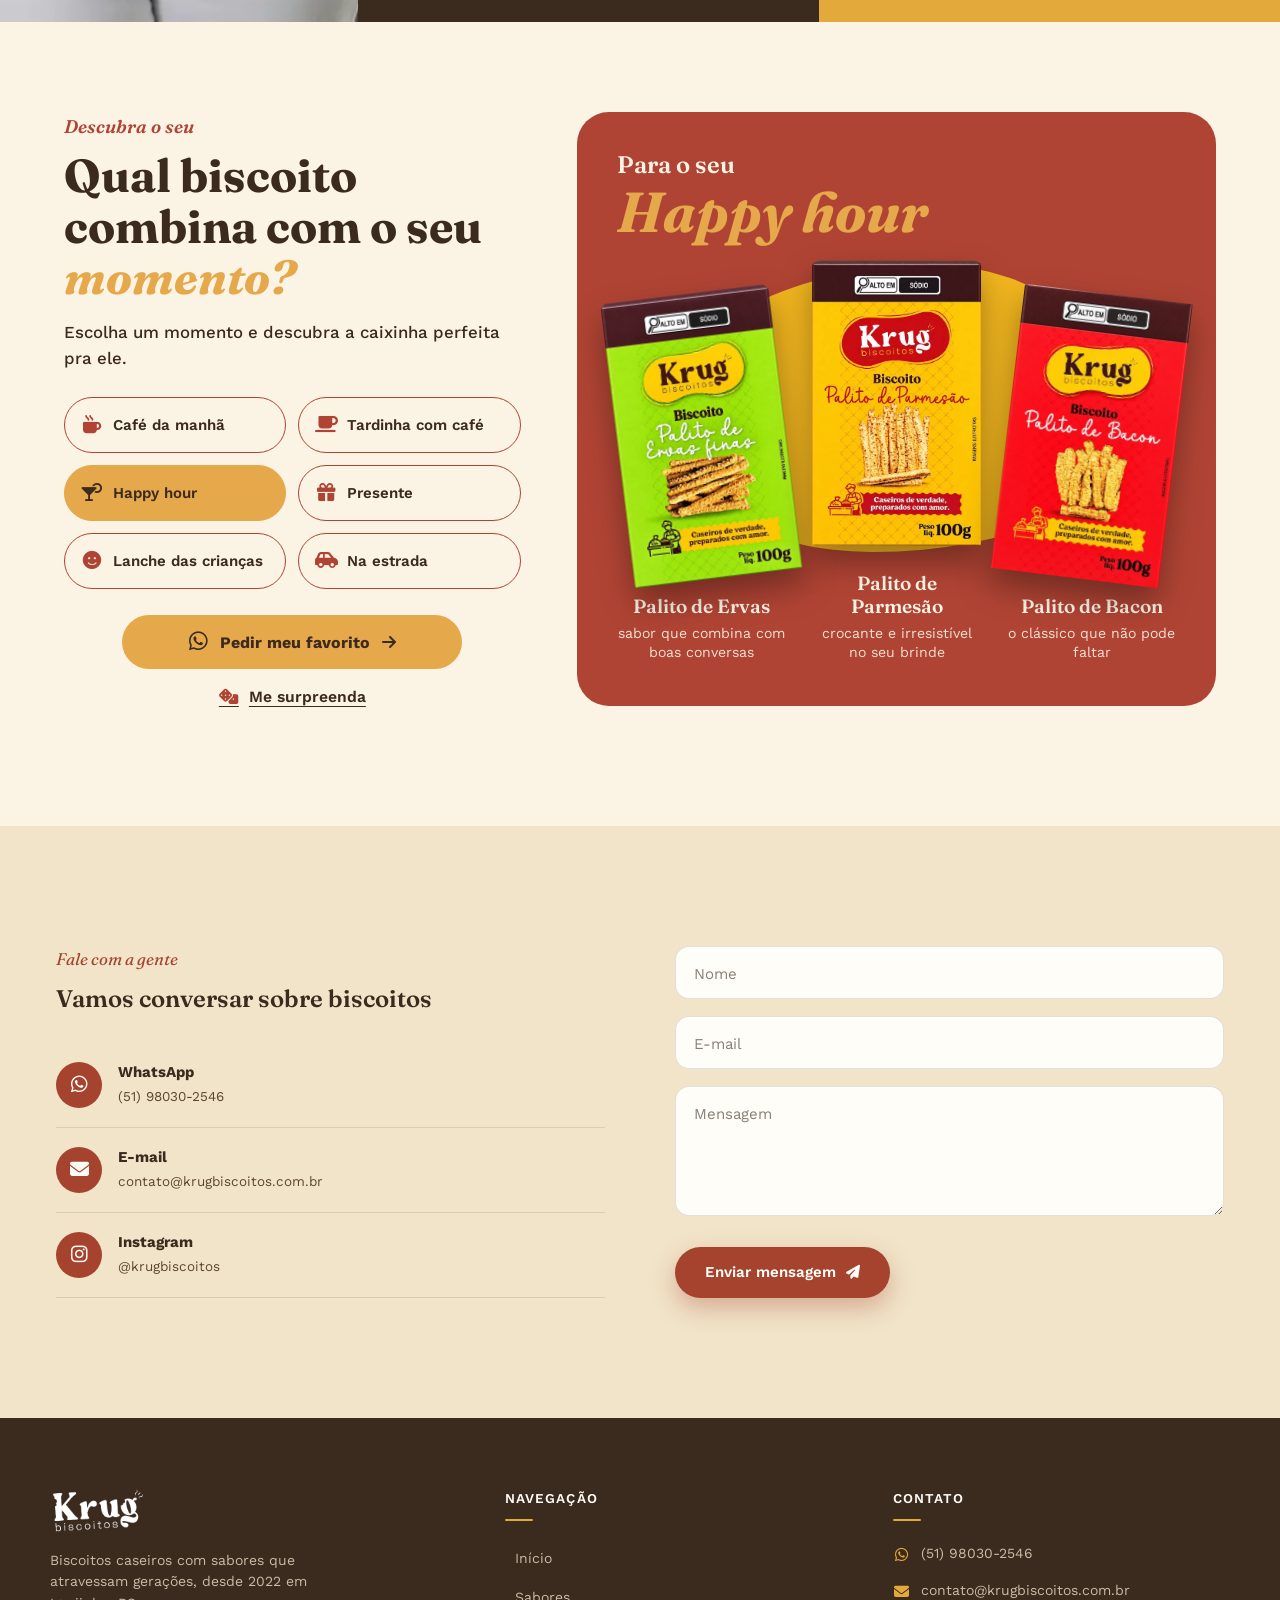
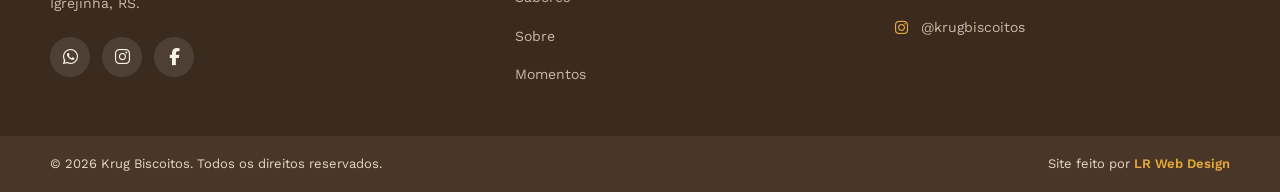
==== commit 95905e35: "novos ajustes" ====
--- a/index.html
+++ b/index.html
@@ -27,6 +27,7 @@
       name="description"
       content="Biscoitos artesanais Krug, desde 2022 levando sabor e tradição para dentro das casas e corações."
     />
+    <link rel="canonical" href="https://www.krugbiscoitos.com.br/" />
     <link rel="stylesheet" href="css/style.css" />
     <link
       rel="stylesheet"
@@ -96,9 +97,10 @@
           De origem gaúcha, feito com ingredientes de qualidade e o cuidado de
           quem acredita que cada mordida merece ser especial.
         </p>
-        <a href="sabores.html" class="btn btn-primary btn-hero"
-          >Escolha seu novo sabor favorito aqui!</a
-        >
+        <a href="sabores.html" class="btn btn-primary btn-hero">
+        <span class="txt-longo">Escolha seu novo sabor favorito aqui!</span>
+        <span class="txt-curto">Escolha seu sabor favorito</span>
+      </a>
       </div>
     </section>
 
--- a/css/style.css
+++ b/css/style.css
@@ -2501,3 +2501,16 @@
     font-size: 0.95rem;
   }
 }
+
+/* Botão do hero: texto curto no celular, pra não quebrar em duas linhas */
+.btn-hero .txt-curto {
+  display: none;
+}
+@media (max-width: 700px) {
+  .btn-hero .txt-longo {
+    display: none;
+  }
+  .btn-hero .txt-curto {
+    display: inline;
+  }
+}
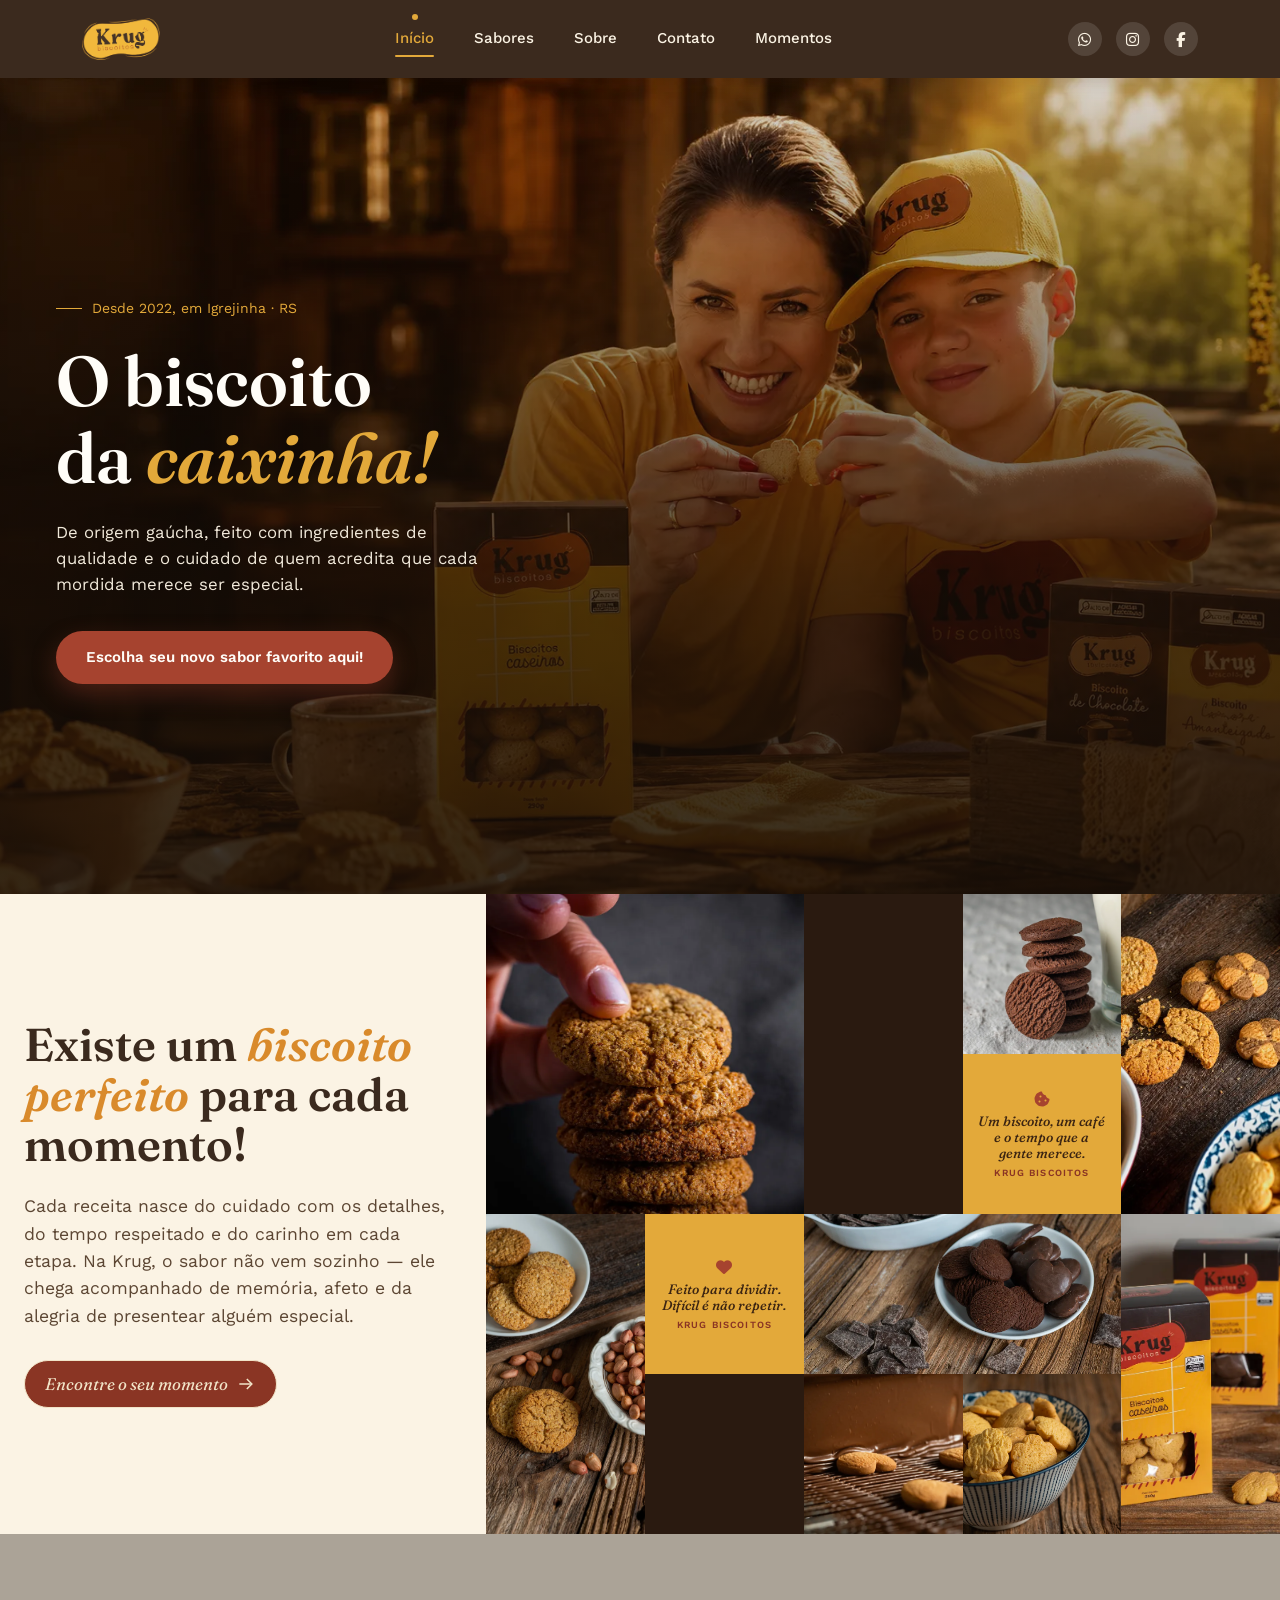
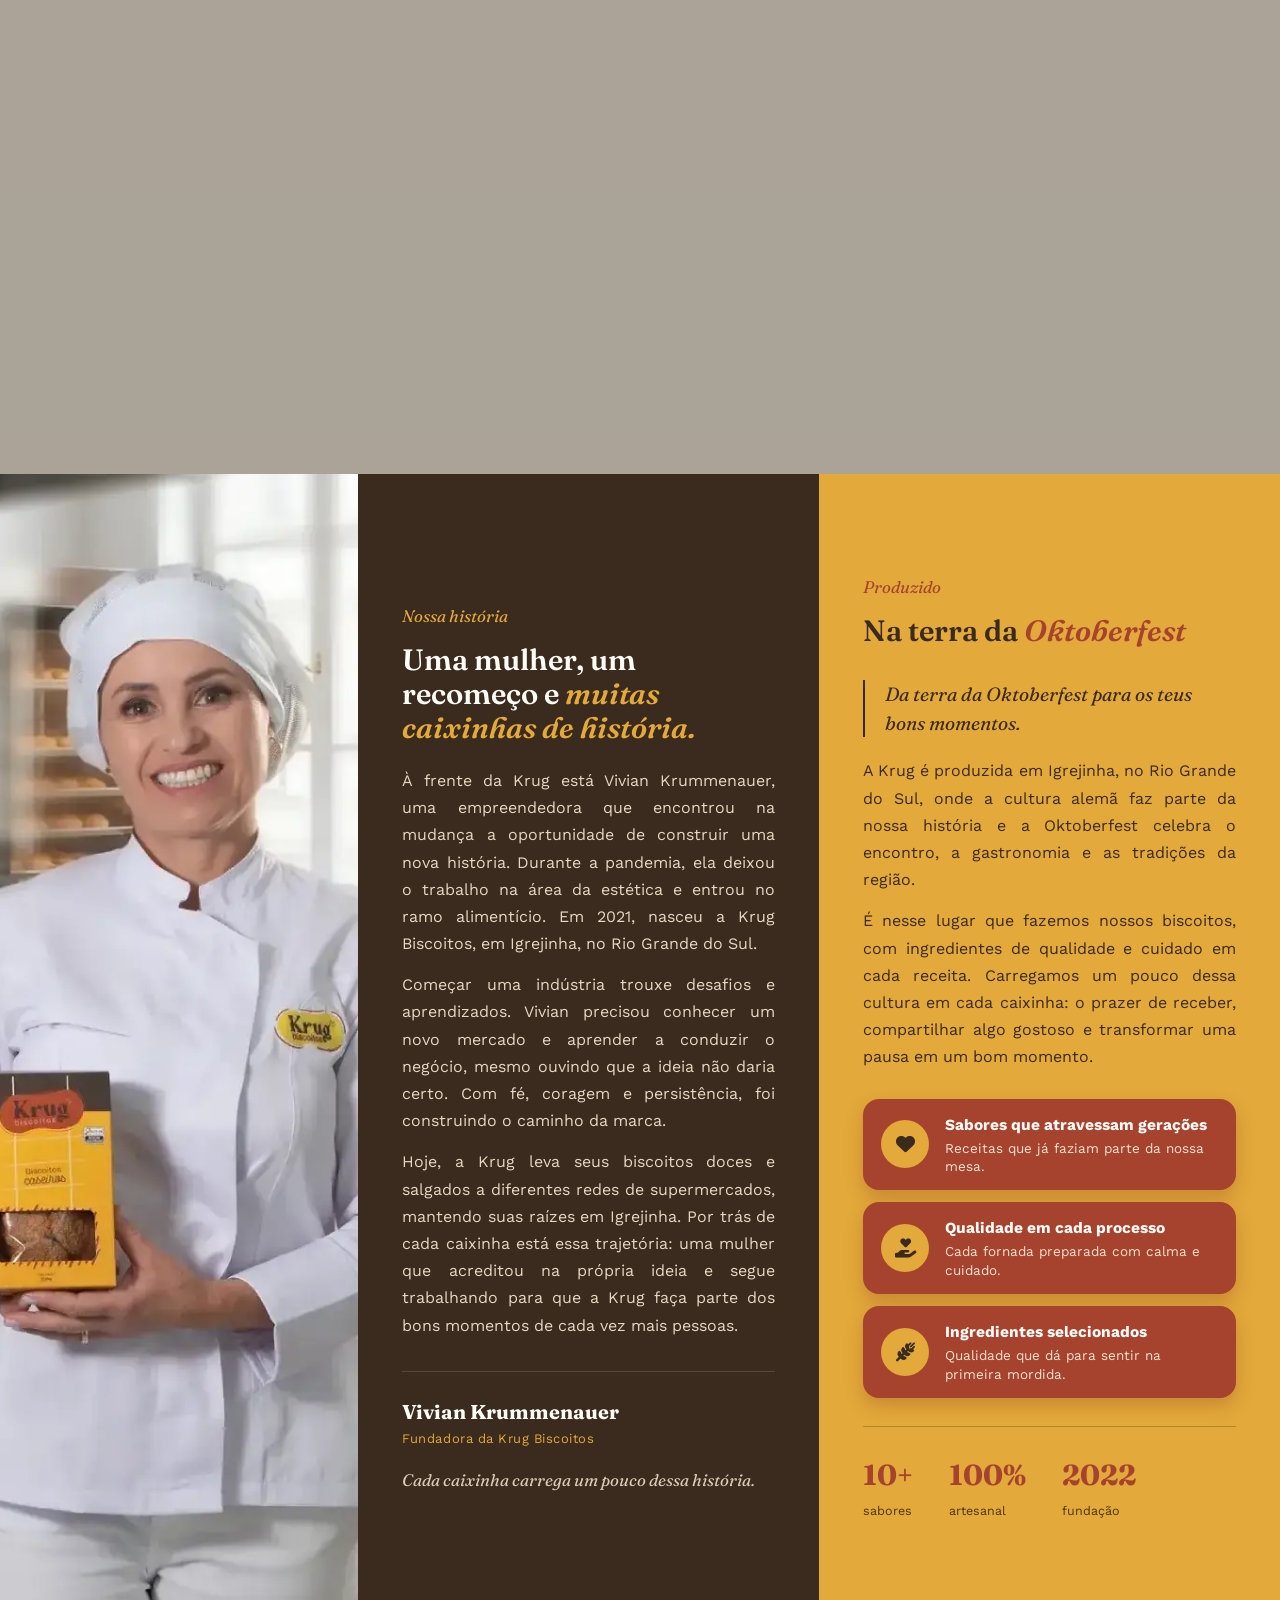
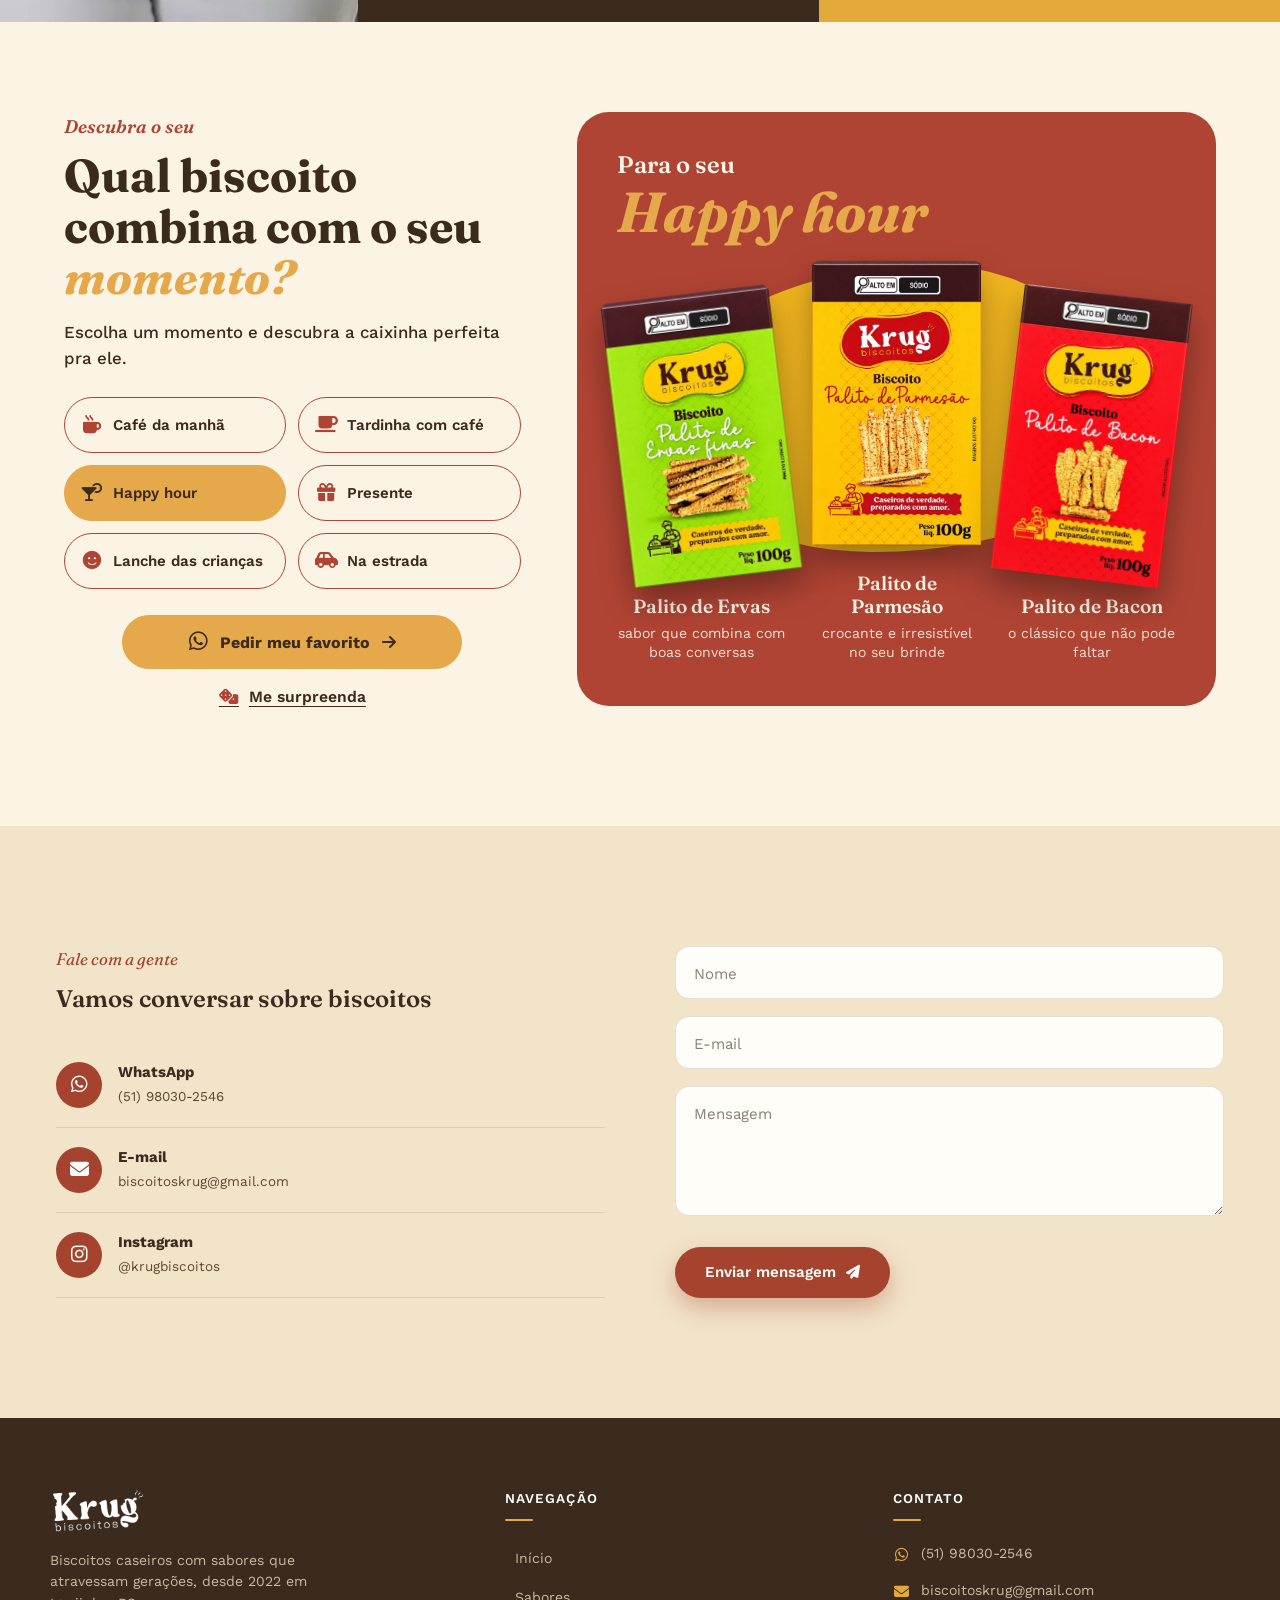
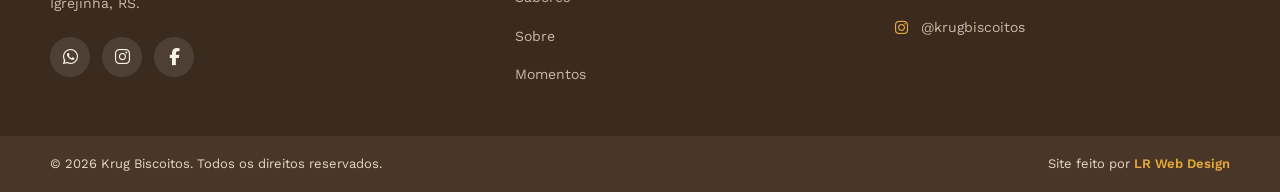
==== commit 3ae8c7f4: "novos ajustes" ====
--- a/index.html
+++ b/index.html
@@ -33,6 +33,7 @@
       rel="stylesheet"
       href="https://cdnjs.cloudflare.com/ajax/libs/font-awesome/6.5.1/css/all.min.css"
     />
+    <script src="/js/rastreio.js" defer></script>
   </head>
   <body>
     <header class="site-header">
@@ -65,7 +66,11 @@
             rel="noopener"
             ><i class="fa-brands fa-instagram"></i
           ></a>
-          <a href="SEU_LINK_FACEBOOK" aria-label="Facebook" target="_blank">
+          <a
+            href="https://www.facebook.com/1401909642997901"
+            aria-label="Facebook"
+            target="_blank"
+          >
             <i class="fa-brands fa-facebook-f"></i>
           </a>
         </div>
@@ -98,9 +103,9 @@
           quem acredita que cada mordida merece ser especial.
         </p>
         <a href="sabores.html" class="btn btn-primary btn-hero">
-        <span class="txt-longo">Escolha seu novo sabor favorito aqui!</span>
-        <span class="txt-curto">Escolha seu sabor favorito</span>
-      </a>
+          <span class="txt-longo">Escolha seu novo sabor favorito aqui!</span>
+          <span class="txt-curto">Escolha seu sabor favorito</span>
+        </a>
       </div>
     </section>
 
@@ -467,10 +472,10 @@
             <div class="canal-icon"><i class="fa-brands fa-whatsapp"></i></div>
             <div><strong>WhatsApp</strong><span>(51) 98030-2546</span></div>
           </a>
-          <a class="canal" href="mailto:contato@krugbiscoitos.com.br">
+          <a class="canal" href="mailto:biscoitoskrug@gmail.com">
             <div class="canal-icon"><i class="fa-solid fa-envelope"></i></div>
             <div>
-              <strong>E-mail</strong><span>contato@krugbiscoitos.com.br</span>
+              <strong>E-mail</strong><span>biscoitoskrug@gmail.com</span>
             </div>
           </a>
           <a
@@ -483,17 +488,50 @@
             <div><strong>Instagram</strong><span>@krugbiscoitos</span></div>
           </a>
         </div>
-        <form class="contato-form" onsubmit="return false;">
+        <form
+          class="contato-form"
+          action="https://formsubmit.co/biscoitoskrug@gmail.com"
+          method="POST"
+        >
+          <input
+            type="hidden"
+            name="_next"
+            value="https://www.krugbiscoitos.com.br/obrigado.html"
+          />
+          <input
+            type="hidden"
+            name="_subject"
+            value="Nova mensagem pelo site da Krug Biscoitos"
+          />
+          <input type="hidden" name="_captcha" value="false" />
+          <input
+            type="text"
+            name="_honey"
+            style="display: none"
+            tabindex="-1"
+            autocomplete="off"
+          />
           <div class="form-group">
-            <input id="nome" type="text" placeholder=" " />
+            <input id="nome" name="nome" type="text" placeholder=" " required />
             <label for="nome">Nome</label>
           </div>
           <div class="form-group">
-            <input id="email" type="email" placeholder=" " />
+            <input
+              id="email"
+              name="email"
+              type="email"
+              placeholder=" "
+              required
+            />
             <label for="email">E-mail</label>
           </div>
           <div class="form-group">
-            <textarea id="msg" placeholder=" "></textarea>
+            <textarea
+              id="msg"
+              name="mensagem"
+              placeholder=" "
+              required
+            ></textarea>
             <label for="msg">Mensagem</label>
           </div>
           <button type="submit" class="btn btn-primary">
@@ -528,7 +566,11 @@
               aria-label="Instagram"
               ><i class="fa-brands fa-instagram"></i
             ></a>
-            <a href="#" target="_blank" rel="noopener" aria-label="Facebook"
+            <a
+              href="https://www.facebook.com/1401909642997901"
+              target="_blank"
+              rel="noopener"
+              aria-label="Facebook"
               ><i class="fa-brands fa-facebook-f"></i
             ></a>
           </div>
@@ -556,9 +598,8 @@
               >
             </li>
             <li>
-              <a href="mailto:contato@krugbiscoitos.com.br"
-                ><i class="fa-solid fa-envelope"></i
-                >contato@krugbiscoitos.com.br</a
+              <a href="mailto:biscoitoskrug@gmail.com"
+                ><i class="fa-solid fa-envelope"></i>biscoitoskrug@gmail.com</a
               >
             </li>
             <li>
